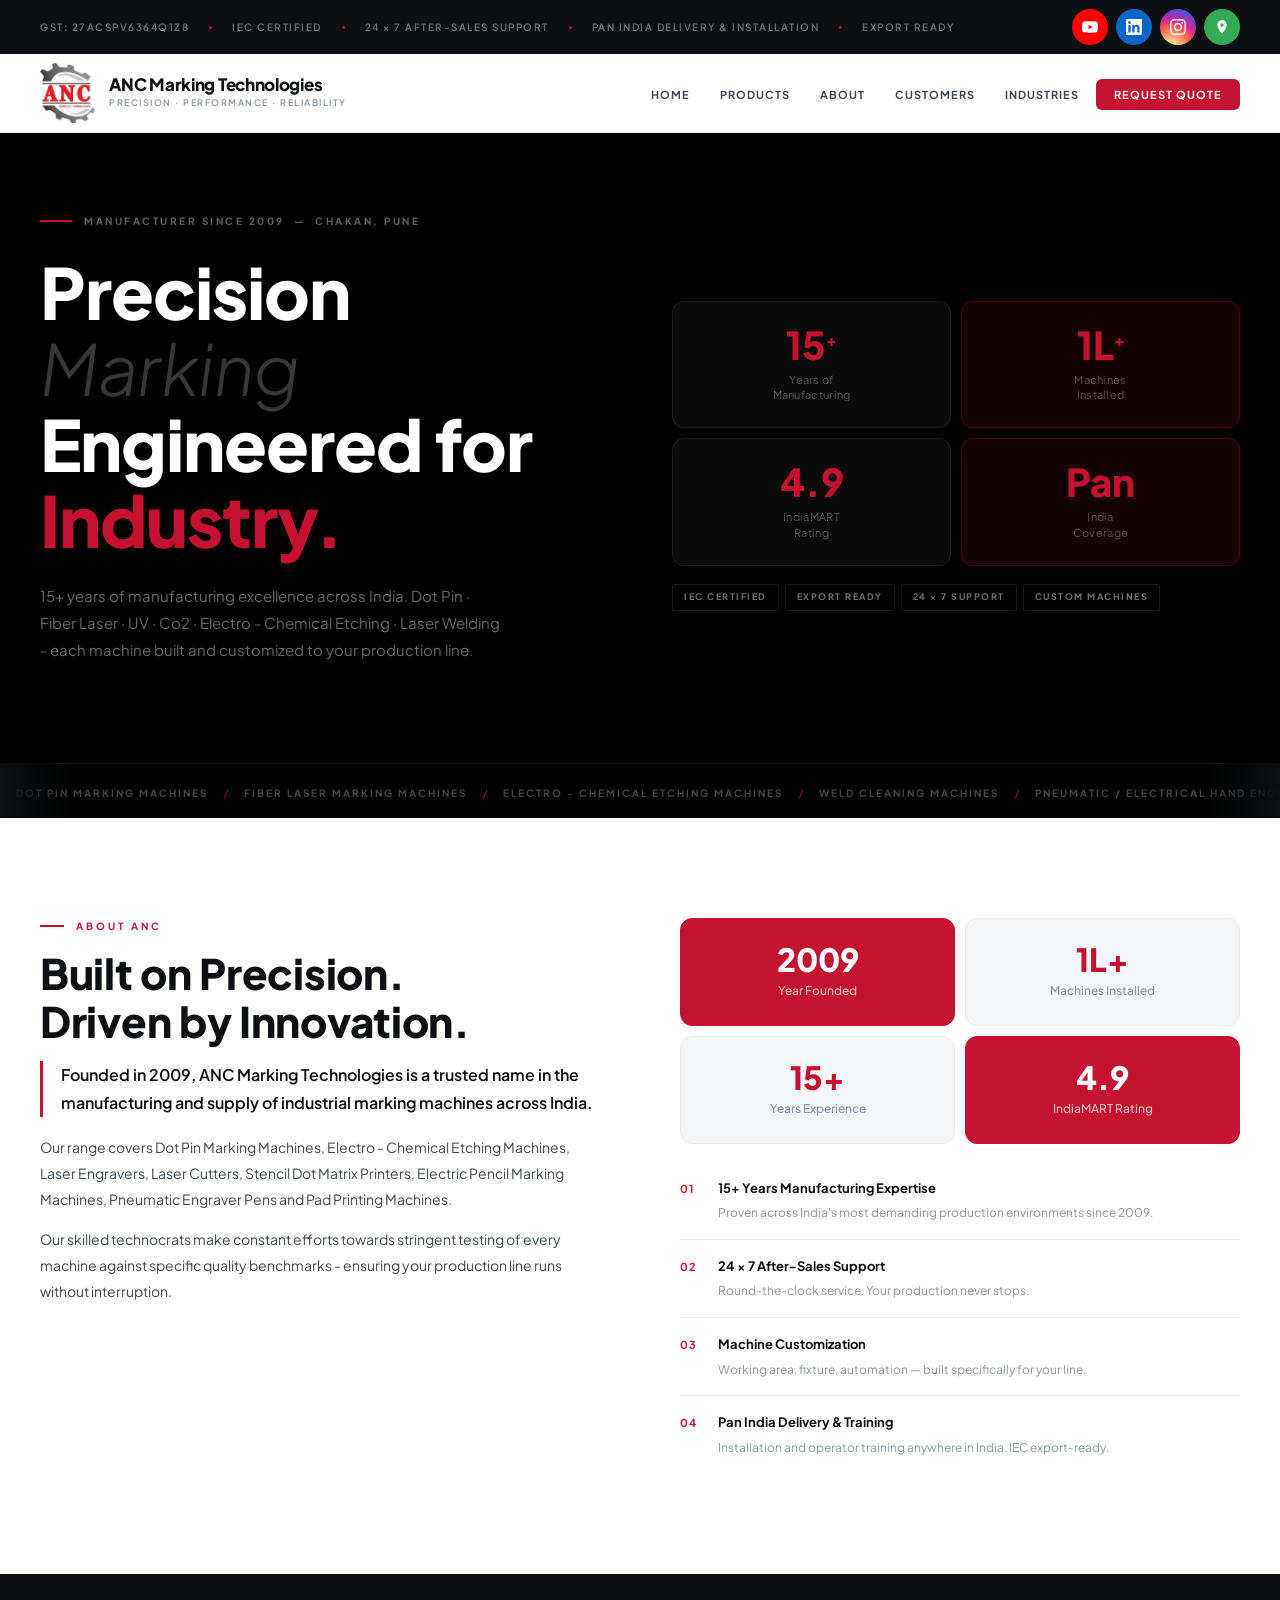
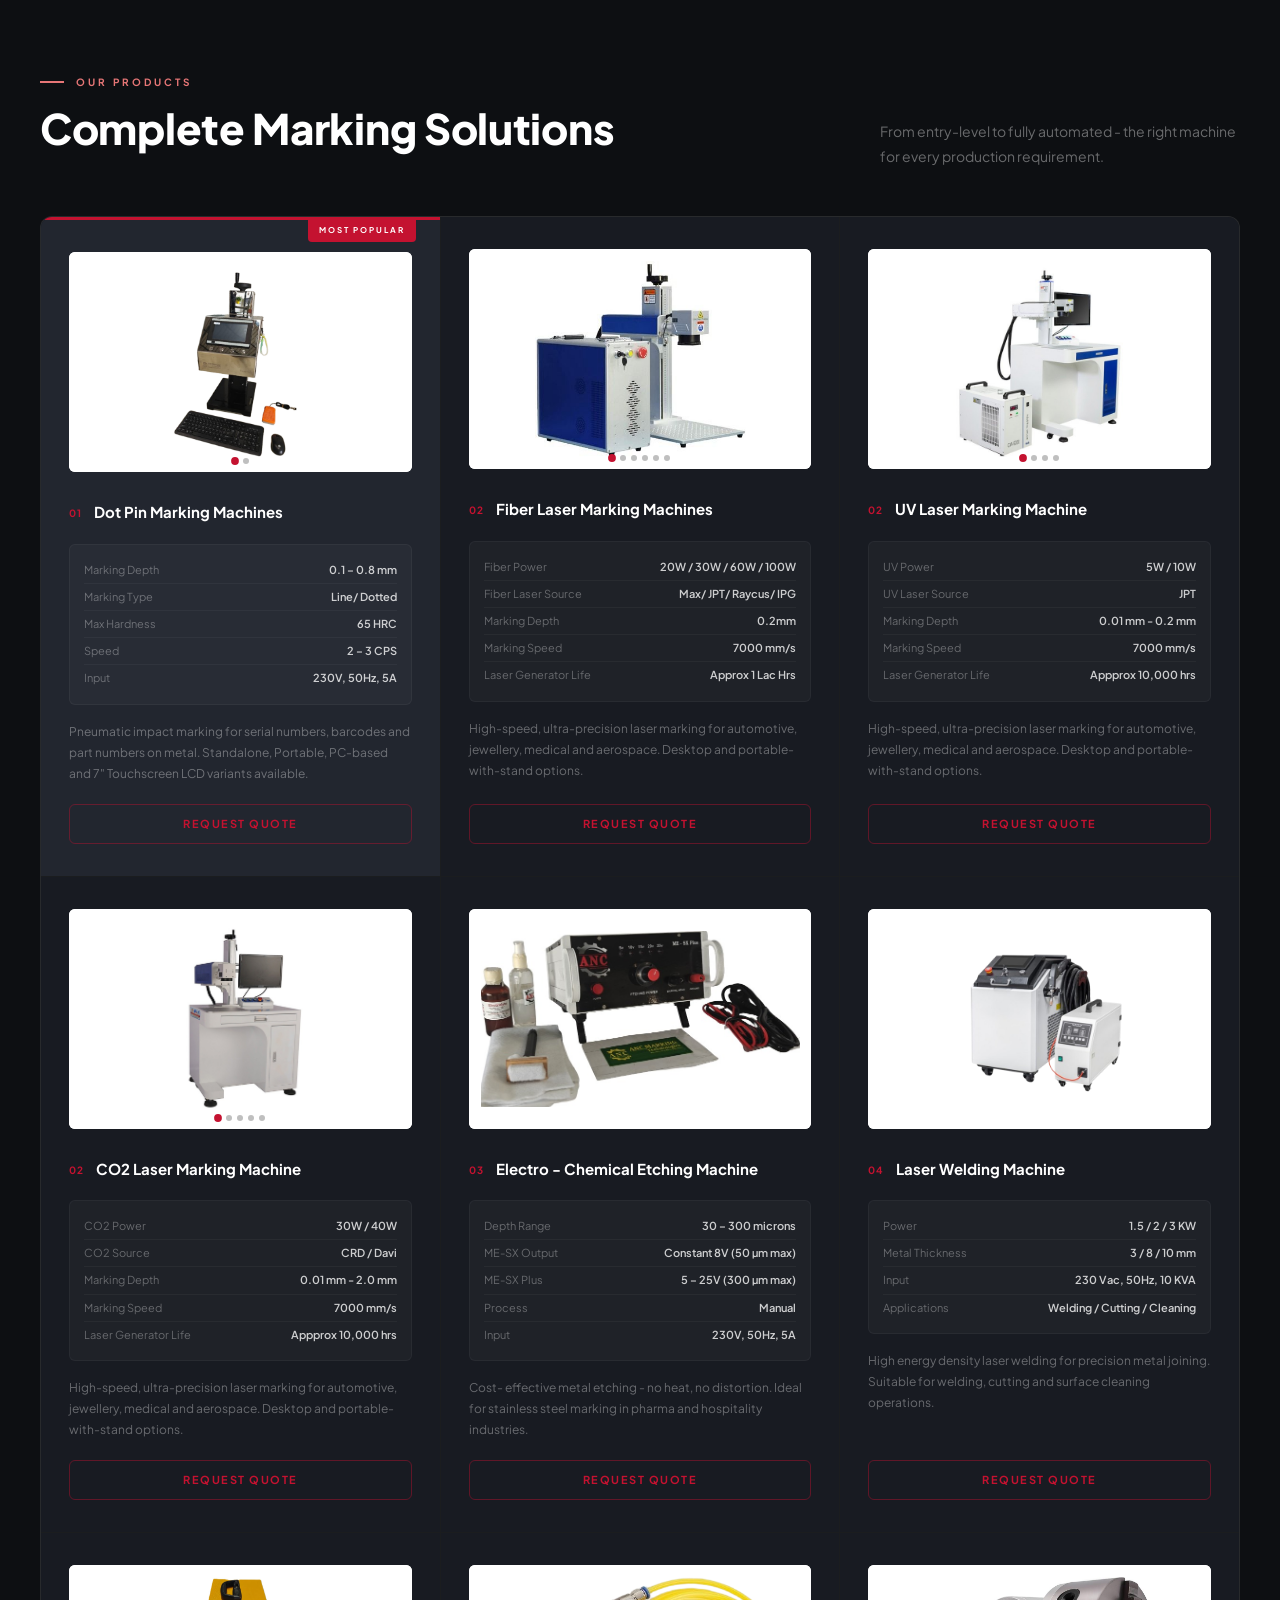
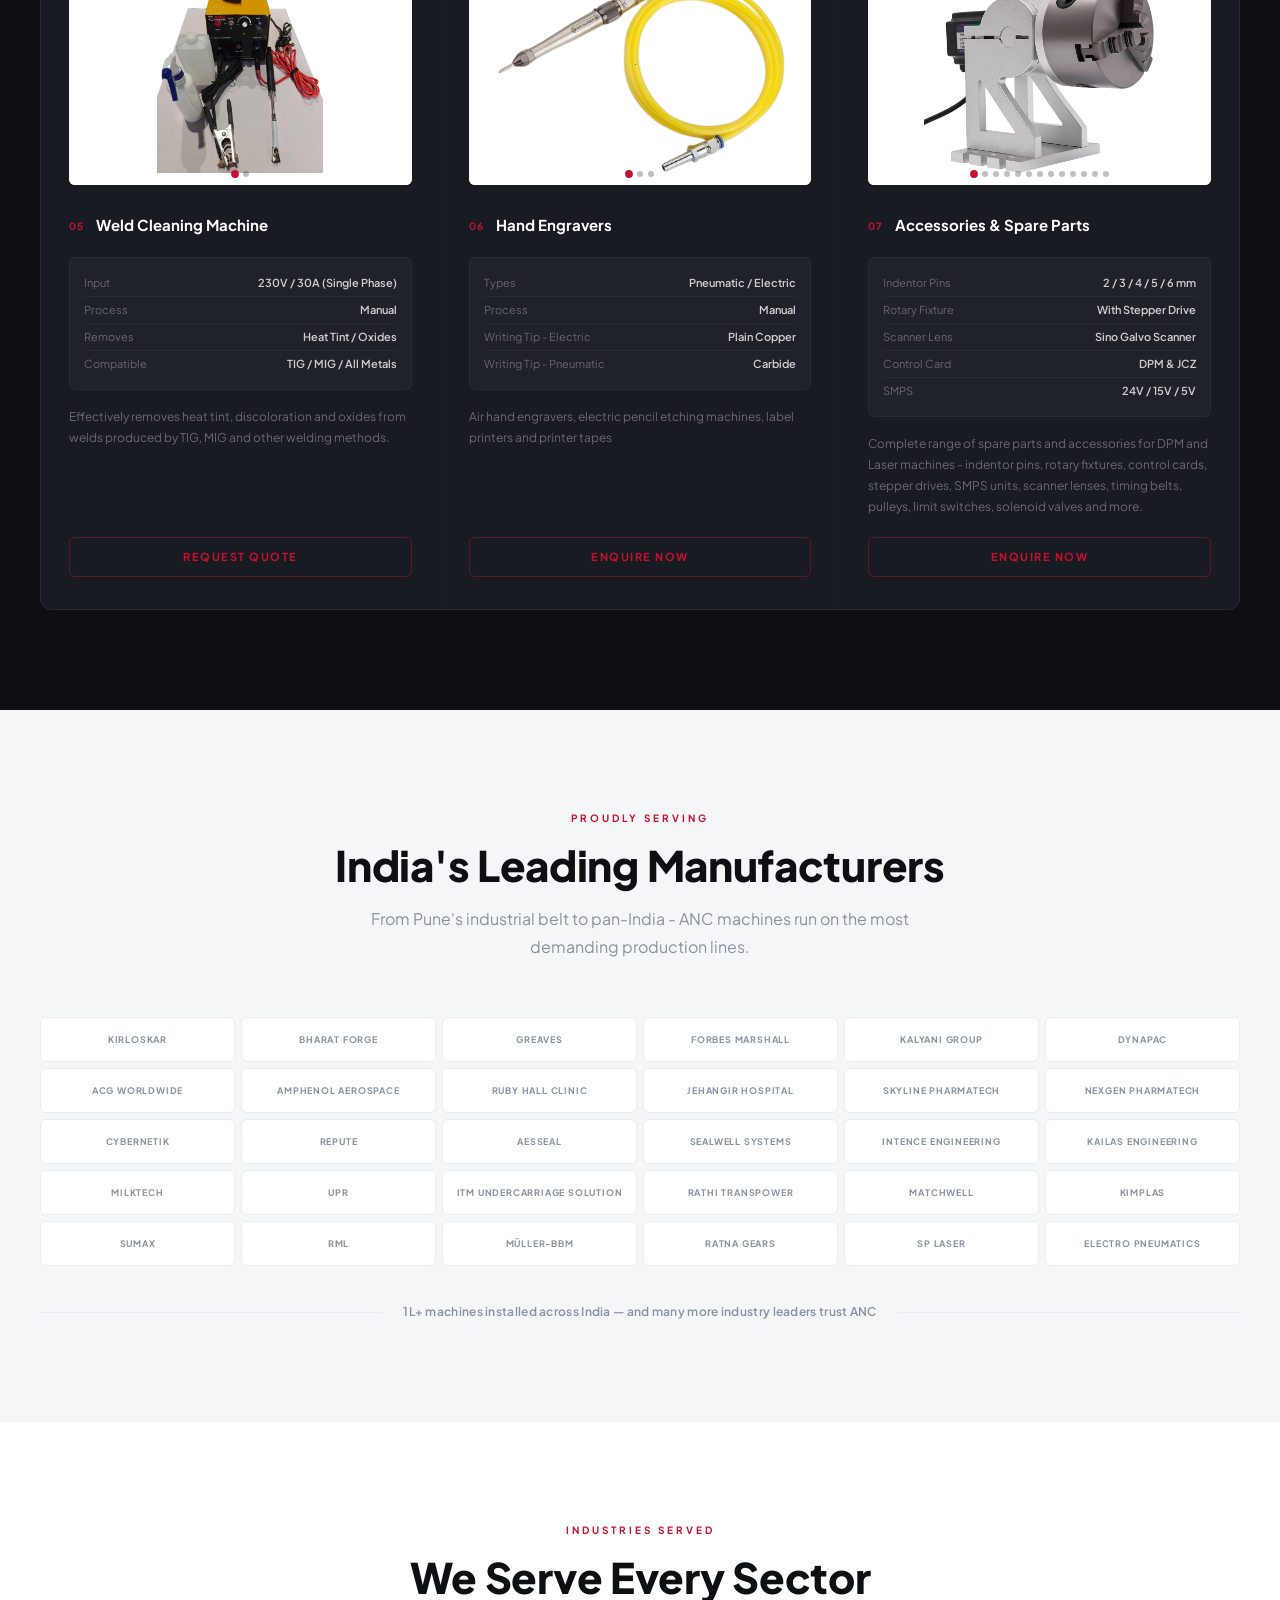
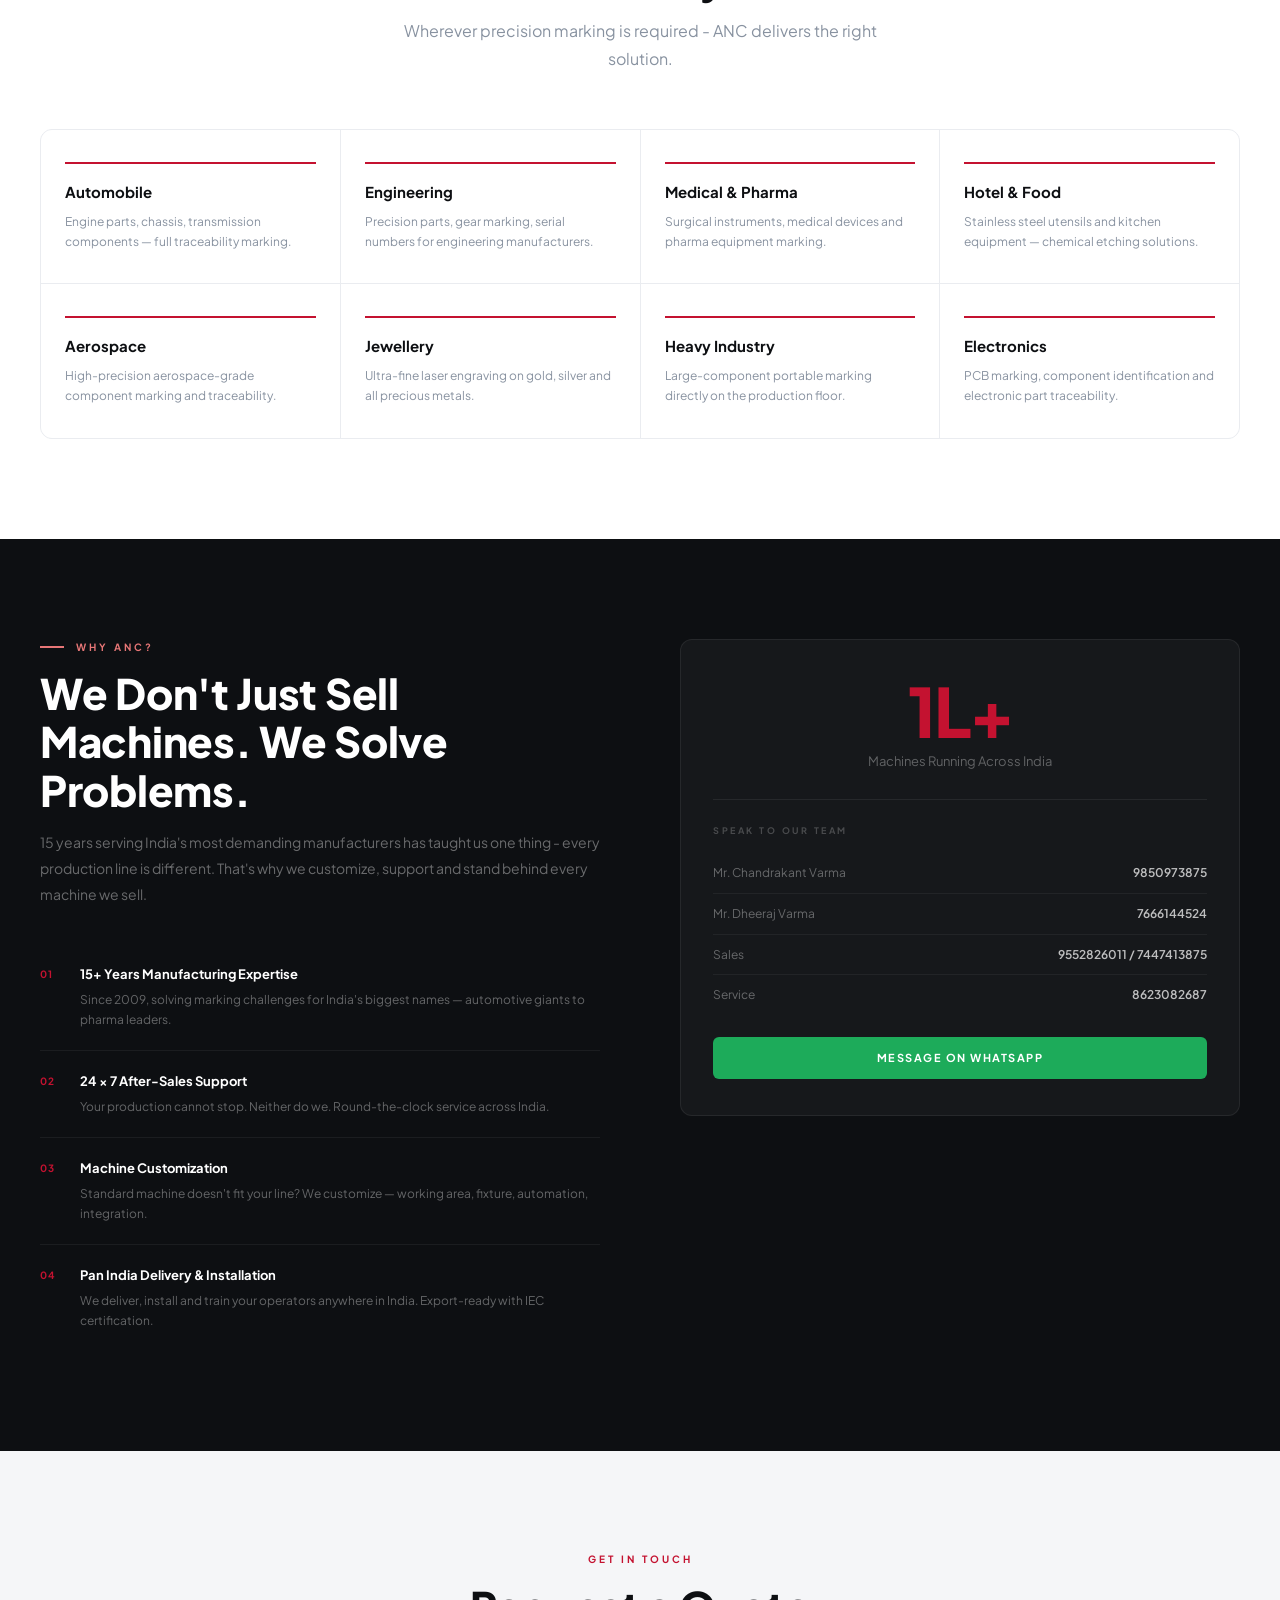
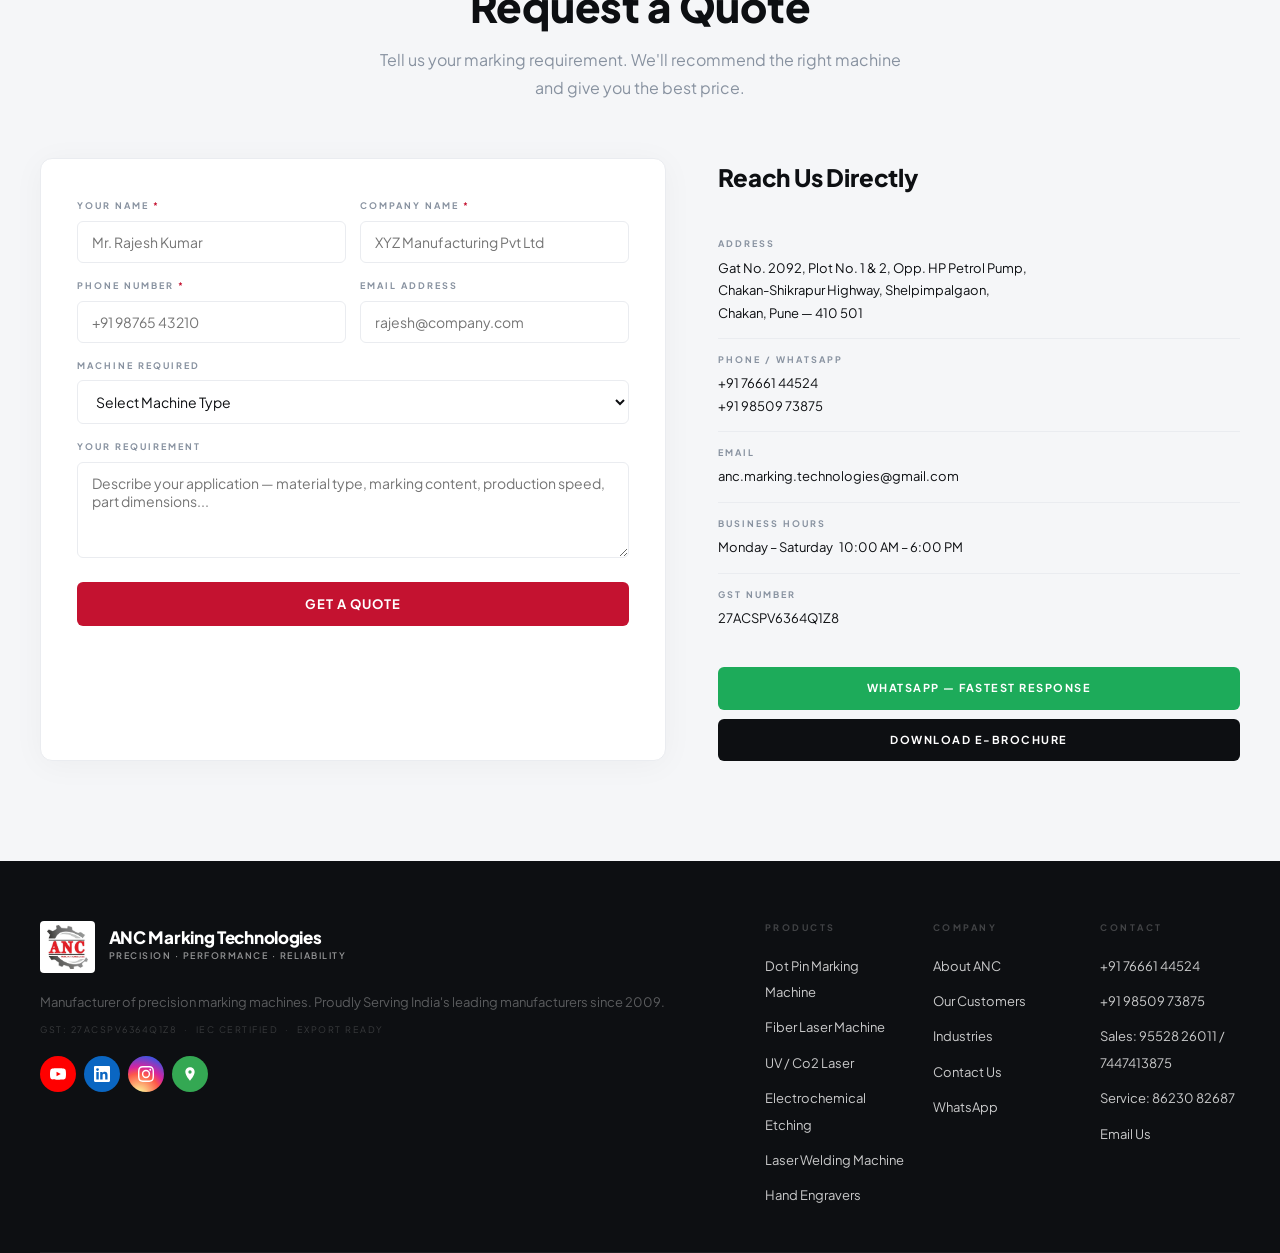
==== index.html @ a02d789d "Updated popup UI + fixed brochure download + JS bug fixes" ====
<!DOCTYPE html>
<html lang="en">

<head>
    <!-- Basic Meta -->
    <meta charset="UTF-8">
    <meta name="viewport" content="width=device-width, initial-scale=1.0">
    <meta name="description"
        content="ANC Marking Technologies — Manufacturer of Dot Pin, Fiber Laser, UV, Co2 Laser and Electro - Chemical Marking Machines. Chakan, Pune. 15+ years. 1L+ machines installed.">
    <meta name="keywords"
        content="dot pin marking machine pune, fiber laser marking machine, marking machine manufacturer india, Electro - Chemical etching machine, laser marking chakan">
    <title>ANC Marking Technologies | Precision Marking Machine Manufacturer — Pune</title>

    <!-- Canonical (NEW — Step 2) -->
    <link rel="canonical" href="https://ancmarkingtechnologies.in/">

    <!-- Favicon (restored) -->
    <link rel="icon" type="image/x-icon" href="/favicon.ico">
    <link rel="icon" type="image/png" sizes="16x16" href="/favicon-16x16.png">
    <link rel="icon" type="image/png" sizes="32x32" href="/favicon-32x32.png">
    <link rel="apple-touch-icon" sizes="180x180" href="/apple-touch-icon.png">

    <!-- Open Graph — link previews on WhatsApp/LinkedIn/FB (restored) -->
    <meta property="og:type" content="website">
    <meta property="og:url" content="https://ancmarkingtechnologies.in">
    <meta property="og:title" content="ANC Marking Technologies | Precision Marking Machine Manufacturer — Pune">
    <meta property="og:description"
        content="Manufacturer of Dot Pin, Fiber Laser, UV, CO2, Electro-Chemical Etching & Laser Welding machines. Chakan, Pune since 2009. Pan-India delivery & installation.">
    <meta property="og:image" content="https://ancmarkingtechnologies.in/images/Logo.jpeg">
    <meta property="og:site_name" content="ANC Marking Technologies">

    <!-- Twitter Card (NEW — Step 2) -->
    <meta name="twitter:card" content="summary_large_image">
    <meta name="twitter:title" content="ANC Marking Technologies | Precision Marking Machine Manufacturer — Pune">
    <meta name="twitter:description"
        content="Manufacturer of Dot Pin, Fiber Laser, UV, CO2, Electro-Chemical Etching & Laser Welding machines. Chakan, Pune since 2009. Pan-India delivery.">
    <meta name="twitter:image" content="https://ancmarkingtechnologies.in/images/Logo.jpeg">

    <!-- Stylesheet + Fonts -->
    <link rel="stylesheet" href="style.css">
    <link
        href="https://fonts.googleapis.com/css2?family=Plus+Jakarta+Sans:ital,wght@0,300;0,400;0,500;0,600;0,700;0,800;1,300;1,400&display=swap"
        rel="stylesheet">

    <!-- Structured Data: Organization (NEW — Step 1) -->
    <script type="application/ld+json">
    {
      "@context": "https://schema.org",
      "@type": "Organization",
      "name": "ANC Marking Technologies",
      "url": "https://ancmarkingtechnologies.in",
      "logo": "https://ancmarkingtechnologies.in/images/Logo.jpeg",
      "image": "https://ancmarkingtechnologies.in/images/Logo.jpeg",
      "description": "Manufacturer of industrial marking machines — Dot Pin, Fiber Laser, UV, CO2, Electro-Chemical Etching and Laser Welding — in Chakan, Pune since 2009. Pan-India delivery, installation and 24x7 support.",
      "foundingDate": "2009",
      "founder": { "@type": "Person", "name": "Chandrakant Varma" },
      "taxID": "27ACSPV6364Q1Z8",
      "email": "anc.marking.technologies@gmail.com",
      "telephone": "+91-7666144524",
      "address": {
        "@type": "PostalAddress",
        "streetAddress": "Gat No. 2092, Plot No. 1 & 2, Opp. HP Petrol Pump, Chakan-Shikrapur Highway, Shelpimpalgaon",
        "addressLocality": "Chakan",
        "addressRegion": "Maharashtra",
        "postalCode": "410501",
        "addressCountry": "IN"
      },
      "geo": { "@type": "GeoCoordinates", "latitude": "18.5492845", "longitude": "73.947738" },
      "contactPoint": [
        { "@type": "ContactPoint", "telephone": "+91-7666144524", "contactType": "sales", "areaServed": "IN", "availableLanguage": ["en","hi","mr"] },
        { "@type": "ContactPoint", "telephone": "+91-8623082687", "contactType": "technical support", "areaServed": "IN" }
      ],
      "areaServed": { "@type": "Country", "name": "India" },
      "sameAs": [
        "https://www.linkedin.com/company/anc-marking-technologies/",
        "https://www.instagram.com/anc.marking.technologies/",
        "https://www.youtube.com/@ancmarkingtechnologieschan2344"
      ]
    }
    </script>
</head>

<body>

    <!-- TOP STRIP -->
    <div class="top-strip">
        <div class="ts-inner">
            <span>GST: 27ACSPV6364Q1Z8</span>
            <span class="ts-dot"></span>
            <span>IEC Certified</span>
            <span class="ts-dot"></span>
            <span>24 &times; 7 After-Sales Support</span>
            <span class="ts-dot"></span>
            <span>Pan India Delivery &amp; Installation</span>
            <span class="ts-dot"></span>
            <span>Export Ready</span>
            <div class="ts-socials">
                <a href="https://www.youtube.com/@ancmarkingtechnologieschan2344" target="_blank"
                    class="soc-icon soc-yt" title="YouTube">
                    <svg viewBox="0 0 24 24" fill="currentColor">
                        <path
                            d="M23.5 6.2a3 3 0 0 0-2.1-2.1C19.5 3.5 12 3.5 12 3.5s-7.5 0-9.4.6A3 3 0 0 0 .5 6.2C0 8.1 0 12 0 12s0 3.9.5 5.8a3 3 0 0 0 2.1 2.1c1.9.6 9.4.6 9.4.6s7.5 0 9.4-.6a3 3 0 0 0 2.1-2.1C24 15.9 24 12 24 12s0-3.9-.5-5.8zM9.8 15.5V8.5l6.3 3.5-6.3 3.5z" />
                    </svg>
                </a>
                <a href="https://www.linkedin.com/company/anc-marking-technologies/" target="_blank"
                    class="soc-icon soc-li" title="LinkedIn">
                    <svg viewBox="0 0 24 24" fill="currentColor">
                        <path
                            d="M20.4 20.4h-3.6v-5.6c0-1.3 0-3-1.8-3s-2.1 1.4-2.1 2.9v5.7H9.3V9h3.4v1.6h.1c.5-.9 1.6-1.9 3.3-1.9 3.5 0 4.2 2.3 4.2 5.3v6.4zM5.3 7.4a2.1 2.1 0 1 1 0-4.2 2.1 2.1 0 0 1 0 4.2zM7.1 20.4H3.5V9h3.6v11.4zM22.2 0H1.8C.8 0 0 .8 0 1.7v20.5C0 23.2.8 24 1.8 24h20.4c1 0 1.8-.8 1.8-1.8V1.7C24 .8 23.2 0 22.2 0z" />
                    </svg>
                </a>
                <a href="https://www.instagram.com/anc.marking.technologies/" target="_blank" class="soc-icon soc-ig"
                    title="Instagram">
                    <svg viewBox="0 0 24 24" fill="currentColor">
                        <path
                            d="M12 2.2c3.2 0 3.6 0 4.9.1 3.3.1 4.8 1.7 4.9 4.9.1 1.3.1 1.6.1 4.8 0 3.2 0 3.6-.1 4.8-.1 3.2-1.7 4.8-4.9 4.9-1.3.1-1.6.1-4.9.1-3.2 0-3.6 0-4.8-.1-3.3-.1-4.8-1.7-4.9-4.9C2.2 15.6 2.2 15.2 2.2 12c0-3.2 0-3.6.1-4.8C2.4 3.9 4 2.3 7.2 2.3c1.2-.1 1.6-.1 4.8-.1zm0-2.2C8.7 0 8.3 0 7.1.1 2.7.3.3 2.7.1 7.1 0 8.3 0 8.7 0 12c0 3.3 0 3.7.1 4.9.2 4.4 2.6 6.8 7 7C8.3 24 8.7 24 12 24c3.3 0 3.7 0 4.9-.1 4.4-.2 6.8-2.6 7-7 .1-1.2.1-1.6.1-4.9 0-3.3 0-3.7-.1-4.9C23.7 2.7 21.3.3 16.9.1 15.7 0 15.3 0 12 0zm0 5.8a6.2 6.2 0 1 0 0 12.4 6.2 6.2 0 0 0 0-12.4zm0 10.2a4 4 0 1 1 0-8 4 4 0 0 1 0 8zm6.4-11.8a1.4 1.4 0 1 0 0 2.8 1.4 1.4 0 0 0 0-2.8z" />
                    </svg>
                </a>
                <a href="https://www.google.com/maps/dir//ANC+Marking+Technologies,+Gat+No.+2092,+Plot+No.+1+%26+2,+Chakan+Shikrapur+Rd,+opposite+HP+Petrol+Pump,+Chakan,+Pimpalgaon+Tarf+Khed,+Maharashtra+410501/@18.5492845,73.947738,15z"
                    target="_blank" class="soc-icon soc-gm" title="Google Maps">
                    <svg viewBox="0 0 24 24" fill="currentColor">
                        <path
                            d="M12 2C8.1 2 5 5.1 5 9c0 5.2 7 13 7 13s7-7.8 7-13c0-3.9-3.1-7-7-7zm0 9.5a2.5 2.5 0 1 1 0-5 2.5 2.5 0 0 1 0 5z" />
                    </svg>
                </a>
            </div>
        </div>
    </div>

    <!-- NAVBAR -->
    <nav class="navbar" id="navbar">
        <div class="nav-inner">
            <a href="#home" class="logo">
                <img src="images/Logo.jpeg" alt="ANC Marking Technologies" class="logo-img">
                <div class="logo-text">
                    <span class="logo-name">ANC Marking Technologies</span>
                    <span class="logo-tag">Precision &middot; Performance &middot; Reliability</span>
                </div>
            </a>
            <ul class="nav-links" id="navLinks">
                <li><a href="#home">Home</a></li>
                <li><a href="#products">Products</a></li>
                <li><a href="#about">About</a></li>
                <li><a href="#customers">Customers</a></li>
                <li><a href="#industries">Industries</a></li>
                <li><a href="#contact" class="nav-cta">Request Quote</a></li>
            </ul>
            <button class="hamburger" id="hamburger" aria-label="Open menu">
                <span></span><span></span><span></span>
            </button>
        </div>
    </nav>

    <!-- HERO -->
    <section class="hero" id="home">
        <div class="hero-grid-overlay"></div>
        <div class="hero-inner">
            <div class="hero-content">
                <div class="hero-eyebrow">
                    <div class="eyebrow-bar"></div>
                    <span>Manufacturer Since 2009 &nbsp;&mdash;&nbsp; Chakan, Pune</span>
                </div>
                <h1 class="hero-h1">
                    Precision<br>
                    <span class="h1-italic">Marking</span><br>
                    Engineered for<br>
                    <span class="h1-red">Industry.</span>
                </h1>
                <p class="hero-desc">15+ years of manufacturing excellence across India. Dot Pin &middot; Fiber Laser
                    &middot; UV &middot; Co2 &middot; Electro - Chemical Etching &middot; Laser Welding - each machine
                    built and customized to your production line.</p>
            </div>
            <div class="hero-side">
                <div class="hero-stats">
                    <div class="hs-card">
                        <span class="hs-n">15<sup>+</sup></span>
                        <span class="hs-l">Years of<br>Manufacturing</span>
                    </div>
                    <div class="hs-card accent">
                        <span class="hs-n">1L<sup>+</sup></span>
                        <span class="hs-l">Machines<br>Installed</span>
                    </div>
                    <div class="hs-card">
                        <span class="hs-n">4.9</span>
                        <span class="hs-l">IndiaMART<br>Rating</span>
                    </div>
                    <div class="hs-card accent">
                        <span class="hs-n">Pan</span>
                        <span class="hs-l">India<br>Coverage</span>
                    </div>
                </div>
                <div class="hero-certs">
                    <div class="cert-tag">IEC Certified</div>
                    <div class="cert-tag">Export Ready</div>
                    <div class="cert-tag">24 &times; 7 Support</div>
                    <div class="cert-tag">Custom Machines</div>
                </div>
            </div>
        </div>
        <div class="hero-ticker">
            <div class="ticker-inner">
                <div class="ticker-track">
                    <span>Dot Pin Marking Machines</span><i>/</i>
                    <span>Fiber Laser Marking Machines</span><i>/</i>
                    <span>Electro - Chemical Etching Machines</span><i>/</i>
                    <span>Weld Cleaning Machines</span><i>/</i>
                    <span>Pneumatic / Electrical Hand Engravers</span><i>/</i>
                    <span>Laser Welding Machines</span><i>/</i>
                    <span>Dot Pin Marking Machines</span><i>/</i>
                    <span>Fiber Laser Marking Machines</span><i>/</i>
                    <span>Electro - Chemical Etching Machines</span><i>/</i>
                    <span>Weld Cleaning Machines</span><i>/</i>
                    <span>Pneumatic / Electrical Hand Engravers</span><i>/</i>
                    <span>Laser Welding Machines</span><i>/</i>
                    <span>Dot Pin Marking Machines</span><i>/</i>
                    <span>Fiber Laser Marking Machines</span><i>/</i>
                    <span>Electro - Chemical Etching Machines</span><i>/</i>
                    <span>Weld Cleaning Machines</span><i>/</i>
                    <span>Pneumatic / Electrical Hand Engravers</span><i>/</i>
                    <span>Laser Welding Machines</span><i>/</i>
                    <span>Dot Pin Marking Machines</span><i>/</i>
                    <span>Fiber Laser Marking Machines</span><i>/</i>
                    <span>Electro - Chemical Etching Machines</span><i>/</i>
                    <span>Weld Cleaning Machines</span><i>/</i>
                    <span>Pneumatic / Electrical Hand Engravers</span><i>/</i>
                    <span>Laser Welding Machines</span><i>/</i>
                    <span>Dot Pin Marking Machines</span><i>/</i>
                    <span>Fiber Laser Marking Machines</span><i>/</i>
                    <span>Electro - Chemical Etching Machines</span><i>/</i>
                    <span>Weld Cleaning Machines</span><i>/</i>
                    <span>Pneumatic / Electrical Hand Engravers</span><i>/</i>
                    <span>Laser Welding Machines</span><i>/</i>
                </div>
            </div>
        </div>
    </section>

    <!-- ABOUT -->
    <section class="about-section" id="about">
        <div class="container">
            <div class="about-layout">
                <div class="about-left">
                    <div class="section-eyebrow">About ANC</div>
                    <h2 class="section-h2">Built on Precision.<br>Driven by Innovation.</h2>
                    <p class="about-lead">Founded in 2009, ANC Marking Technologies is a trusted name in the
                        manufacturing and supply of industrial marking machines across India.</p>
                    <p class="about-body">Our range covers Dot Pin Marking Machines, Electro - Chemical Etching
                        Machines, Laser Engravers, Laser Cutters, Stencil Dot Matrix Printers, Electric Pencil Marking
                        Machines, Pneumatic Engraver Pens and Pad Printing Machines.</p>
                    <p class="about-body">Our skilled technocrats make constant efforts towards stringent testing of
                        every machine against specific quality benchmarks - ensuring your production line runs without
                        interruption.</p>
                </div>
                <div class="about-right">
                    <div class="about-kpi-grid">
                        <div class="kpi-card red-card">
                            <span class="kpi-n">2009</span>
                            <span class="kpi-l">Year Founded</span>
                        </div>
                        <div class="kpi-card">
                            <span class="kpi-n">1L+</span>
                            <span class="kpi-l">Machines Installed</span>
                        </div>
                        <div class="kpi-card">
                            <span class="kpi-n">15+</span>
                            <span class="kpi-l">Years Experience</span>
                        </div>
                        <div class="kpi-card red-card">
                            <span class="kpi-n">4.9</span>
                            <span class="kpi-l">IndiaMART Rating</span>
                        </div>
                    </div>
                    <div class="about-pillars">
                        <div class="pillar-row">
                            <div class="pillar-num">01</div>
                            <div class="pillar-body">
                                <h4>15+ Years Manufacturing Expertise</h4>
                                <p>Proven across India's most demanding production environments since 2009.</p>
                            </div>
                        </div>
                        <div class="pillar-row">
                            <div class="pillar-num">02</div>
                            <div class="pillar-body">
                                <h4>24 &times; 7 After-Sales Support</h4>
                                <p>Round-the-clock service. Your production never stops.</p>
                            </div>
                        </div>
                        <div class="pillar-row">
                            <div class="pillar-num">03</div>
                            <div class="pillar-body">
                                <h4>Machine Customization</h4>
                                <p>Working area, fixture, automation — built specifically for your line.</p>
                            </div>
                        </div>
                        <div class="pillar-row">
                            <div class="pillar-num">04</div>
                            <div class="pillar-body">
                                <h4>Pan India Delivery &amp; Training</h4>
                                <p>Installation and operator training anywhere in India. IEC export-ready.</p>
                            </div>
                        </div>
                    </div>
                </div>
            </div>
        </div>
    </section>

    <!-- PRODUCTS -->
    <section class="products-section" id="products">
        <div class="container">
            <div class="products-header">
                <div>
                    <div class="section-eyebrow light">Our Products</div>
                    <h2 class="section-h2 light">Complete Marking Solutions</h2>
                </div>
                <p class="products-sub">From entry-level to fully automated - the right machine for every production
                    requirement.</p>
            </div>
            <div class="products-grid">

                <!-- 01 DOT PIN -->
                <div class="product-card p-featured">
                    <div class="p-badge">Most Popular</div>
                    <div class="p-slider" data-slider>
                        <div class="p-slides">
                            <div class="p-slide">
                                <img src="images/DPM.png" alt="Dot Pin Marking Machine" class="p-img"
                                    onerror="this.closest('.p-slide').style.display='none'">
                            </div>
                            <div class="p-slide">
                                <img src="images/DPM2.png" alt="Dot Pin Marking Machine 2" class="p-img"
                                    onerror="this.closest('.p-slide').style.display='none'">
                            </div>
                        </div>
                        <div class="p-dots">
                            <span class="p-dot active"></span>
                            <span class="p-dot"></span>
                        </div>
                    </div>
                    <div class="p-head">
                        <span class="p-num">01</span>
                        <div>
                            <h3>Dot Pin Marking Machines</h3>
                        </div>
                    </div>
                    <div class="p-specs">
                        <div class="spec-row"><span>Marking Depth</span><span>0.1 &ndash; 0.8 mm</span></div>
                        <div class="spec-row"><span>Marking Type</span><span>Line/ Dotted</span></div>
                        <div class="spec-row"><span>Max Hardness</span><span>65 HRC</span></div>
                        <div class="spec-row"><span>Speed</span><span>2 &ndash; 3 CPS</span></div>
                        <div class="spec-row"><span>Input</span><span>230V, 50Hz, 5A</span></div>
                    </div>
                    <p class="p-desc">Pneumatic impact marking for serial numbers, barcodes and part numbers on metal.
                        Standalone, Portable, PC-based and 7&quot; Touchscreen LCD variants available.</p>
                    <a href="https://wa.me/919850973875?text=I need a quote for Dot Pin Marking Machine" target="_blank"
                        class="p-cta">Request Quote</a>
                </div>

                <!-- 02 FIBER / UV / CO2 LASER — 2 images, keep dots -->
                <div class="product-card">
                    <div class="p-slider" data-slider>
                        <div class="p-slides">
                            <div class="p-slide">
                                <img src="images/FLE1.jpeg" alt="Fiber Laser Marking Machine" class="p-img"
                                    onerror="this.closest('.p-slide').style.display='none'">
                            </div>
                            <div class="p-slide">
                                <img src="images/FLE2.jpeg" alt="UV Laser Marking Machine" class="p-img"
                                    onerror="this.closest('.p-slide').style.display='none'">
                            </div>
                            <div class="p-slide">
                                <img src="images/FLE3.jpeg" alt="CO2 Laser - Desktop Model" class="p-img"
                                    onerror="this.closest('.p-slide').style.display='none'">
                            </div>
                            <div class="p-slide">
                                <img src="images/FLE4.jpeg" alt="CO2 Laser - Table top Model" class="p-img"
                                    onerror="this.closest('.p-slide').style.display='none'">
                            </div>
                            <div class="p-slide">
                                <img src="images/FLE5.jpeg" alt="CO2 Laser - Table top Model" class="p-img"
                                    onerror="this.closest('.p-slide').style.display='none'">
                            </div>
                            <div class="p-slide">
                                <img src="images/FLE6.jpeg" alt="CO2 Laser - Table top Model" class="p-img"
                                    onerror="this.closest('.p-slide').style.display='none'">
                            </div>

                        </div>
                        <div class="p-dots">
                            <span class="p-dot active"></span>
                            <span class="p-dot"></span>
                            <span class="p-dot"></span>
                            <span class="p-dot"></span>
                            <span class="p-dot"></span>
                            <span class="p-dot"></span>
                        </div>
                    </div>
                    <div class="p-head">
                        <span class="p-num">02</span>
                        <div>
                            <h3>Fiber Laser Marking Machines</h3>
                        </div>
                    </div>
                    <div class="p-specs">
                        <div class="spec-row"><span>Fiber Power</span><span>20W / 30W / 60W / 100W</span></div>
                        <div class="spec-row"><span>Fiber Laser Source</span><span>Max/ JPT/ Raycus/ IPG</span></div>
                        <div class="spec-row"><span>Marking Depth</span><span>0.2mm</span></div>
                        <div class="spec-row"><span>Marking Speed</span><span>7000 mm/s</span></div>
                        <div class="spec-row"><span>Laser Generator Life</span><span>Approx 1 Lac Hrs</span></div>
                    </div>
                    <p class="p-desc">High-speed, ultra-precision laser marking for automotive, jewellery, medical and
                        aerospace. Desktop and portable-with-stand options.</p>
                    <a href="https://wa.me/919850973875?text=I need a quote for Fiber Laser Marking Machine"
                        target="_blank" class="p-cta">Request Quote</a>
                </div>

                <!-- UV Laser Marking Machine-->
                <div class="product-card">
                    <div class="p-slider" data-slider>
                        <div class="p-slides">
                            <div class="p-slide">
                                <img src="images/UVLaser.jpeg" alt="UV Laser Marking Machine" class="p-img"
                                    onerror="this.closest('.p-slide').style.display='none'">
                            </div>
                            <div class="p-slide">
                                <img src="images/UV1.jpeg" alt="CO2 Laser - Desktop Model" class="p-img"
                                    onerror="this.closest('.p-slide').style.display='none'">
                            </div>
                            <div class="p-slide">
                                <img src="images/UV2.jpeg" alt="CO2 Laser - Table top Model" class="p-img"
                                    onerror="this.closest('.p-slide').style.display='none'">
                            </div>
                            <div class="p-slide">
                                <img src="images/UV3.jpeg" alt="CO2 Laser - Table top Model" class="p-img"
                                    onerror="this.closest('.p-slide').style.display='none'">
                            </div>
                        </div>
                        <div class="p-dots">
                            <span class="p-dot active"></span>
                            <span class="p-dot"></span>
                            <span class="p-dot"></span>
                            <span class="p-dot"></span>
                        </div>
                    </div>
                    <div class="p-head">
                        <span class="p-num">02</span>
                        <div>
                            <h3>UV Laser Marking Machine</h3>
                        </div>
                    </div>
                    <div class="p-specs">
                        <div class="spec-row"><span>UV Power</span><span>5W / 10W</span></div>
                        <div class="spec-row"><span>UV Laser Source</span><span>JPT</span></div>
                        <div class="spec-row"><span>Marking Depth</span><span>0.01 mm - 0.2 mm</span></div>
                        <div class="spec-row"><span>Marking Speed</span><span>7000 mm/s</span></div>
                        <div class="spec-row"><span>Laser Generator Life</span><span>Appprox 10,000 hrs</span></div>
                    </div>
                    <p class="p-desc">High-speed, ultra-precision laser marking for automotive, jewellery, medical and
                        aerospace.
                        Desktop and portable-with-stand options.</p>
                    <a href="https://wa.me/919850973875?text=I need a quote for Fiber Laser Marking Machine"
                        target="_blank" class="p-cta">Request Quote</a>
                </div>


                <!-- CO2 Laser Marking Machine-->
                <div class="product-card">
                    <div class="p-slider" data-slider>
                        <div class="p-slides">
                            <div class="p-slide">
                                <img src="images/Co21.jpeg" alt="UV Laser Marking Machine" class="p-img"
                                    onerror="this.closest('.p-slide').style.display='none'">
                            </div>
                            <div class="p-slide">
                                <img src="images/Co22.jpeg" alt="CO2 Laser - Desktop Model" class="p-img"
                                    onerror="this.closest('.p-slide').style.display='none'">
                            </div>
                            <div class="p-slide">
                                <img src="images/Co23.jpeg" alt="CO2 Laser - Table top Model" class="p-img"
                                    onerror="this.closest('.p-slide').style.display='none'">
                            </div>
                            <div class="p-slide">
                                <img src="images/CO22.png" alt="CO2 Laser - Table top Model" class="p-img"
                                    onerror="this.closest('.p-slide').style.display='none'">
                            </div>
                            <div class="p-slide">
                                <img src="images/CO23.png" alt="CO2 Laser - Table top Model" class="p-img"
                                    onerror="this.closest('.p-slide').style.display='none'">
                            </div>
                        </div>
                        <div class="p-dots">
                            <span class="p-dot active"></span>
                            <span class="p-dot"></span>
                            <span class="p-dot"></span>
                            <span class="p-dot"></span>
                            <span class="p-dot"></span>
                        </div>
                    </div>
                    <div class="p-head">
                        <span class="p-num">02</span>
                        <div>
                            <h3>CO2 Laser Marking Machine</h3>
                        </div>
                    </div>
                    <div class="p-specs">
                        <div class="spec-row"><span>CO2 Power</span><span>30W / 40W</span></div>
                        <div class="spec-row"><span>CO2 Source</span><span>CRD / Davi</span></div>
                        <div class="spec-row"><span>Marking Depth</span><span>0.01 mm - 2.0 mm</span></div>
                        <div class="spec-row"><span>Marking Speed</span><span>7000 mm/s</span></div>
                        <div class="spec-row"><span>Laser Generator Life</span><span>Appprox 10,000 hrs</span></div>
                    </div>
                    <p class="p-desc">High-speed, ultra-precision laser marking for automotive, jewellery, medical and
                        aerospace.
                        Desktop and portable-with-stand options.</p>
                    <a href="https://wa.me/919850973875?text=I need a quote for Fiber Laser Marking Machine"
                        target="_blank" class="p-cta">Request Quote</a>
                </div>

                <!-- 03 ELECTROCHEMICAL ETCHING -->
                <div class="product-card">
                    <div class="p-slider" data-slider>
                        <div class="p-slides">
                            <div class="p-slide">
                                <img src="images/Electrochemical.jpeg" alt="Electro - Chemical Etching Machine"
                                    class="p-img" onerror="this.closest('.p-slide').style.display='none'">
                            </div>
                        </div>
                    </div>
                    <div class="p-head">
                        <span class="p-num">03</span>
                        <div>
                            <h3>Electro - Chemical Etching Machine</h3>
                        </div>
                    </div>
                    <div class="p-specs">
                        <div class="spec-row"><span>Depth Range</span><span>30 &ndash; 300 microns</span></div>
                        <div class="spec-row"><span>ME-SX Output</span><span>Constant 8V (50 &micro;m max)</span></div>
                        <div class="spec-row"><span>ME-SX Plus</span><span>5 &ndash; 25V (300 &micro;m max)</span></div>
                        <div class="spec-row"><span>Process</span><span>Manual</span></div>
                        <div class="spec-row"><span>Input</span><span>230V, 50Hz, 5A</span></div>
                    </div>
                    <p class="p-desc">Cost- effective metal etching - no heat, no distortion. Ideal for stainless steel
                        marking in pharma and hospitality industries.</p>
                    <a href="https://wa.me/919850973875?text=I need a quote for Electrochemical Etching Machine"
                        target="_blank" class="p-cta">Request Quote</a>
                </div>

                <!-- 04 LASER WELDING -->
                <div class="product-card">
                    <div class="p-slider" data-slider>
                        <div class="p-slides">
                            <div class="p-slide">
                                <img src="images/LaserWelding.png" alt="Laser Welding Machine" class="p-img"
                                    onerror="this.closest('.p-slide').style.display='none'">
                            </div>
                        </div>
                    </div>
                    <div class="p-head">
                        <span class="p-num">04</span>
                        <div>
                            <h3>Laser Welding Machine</h3>
                        </div>
                    </div>
                    <div class="p-specs">
                        <div class="spec-row"><span>Power</span><span>1.5 / 2 / 3 KW</span></div>
                        <div class="spec-row"><span>Metal Thickness</span><span>3 / 8 / 10 mm</span></div>
                        <div class="spec-row"><span>Input</span><span>230 Vac, 50Hz, 10 KVA</span></div>
                        <div class="spec-row"><span>Applications</span><span>Welding / Cutting / Cleaning</span></div>
                    </div>
                    <p class="p-desc">High energy density laser welding for precision metal joining. Suitable for
                        welding, cutting and surface cleaning operations.</p>
                    <a href="https://wa.me/919850973875?text=I need a quote for Laser Welding Machine" target="_blank"
                        class="p-cta">Request Quote</a>
                </div>

                <!-- 05 WELD CLEANING -->
                <div class="product-card">
                    <div class="p-slider" data-slider>
                        <div class="p-slides">
                            <div class="p-slide">
                                <img src="images/LaserWelding2.jpeg" alt="Weld Cleaning Machine" class="p-img"
                                    onerror="this.closest('.p-slide').style.display='none'">
                            </div>
                            <div class="p-slide">
                                <img src="images/weldcleaning.jpeg" alt="Laser Welding Accessories" class="p-img"
                                    onerror="this.closest('.p-slide').style.display='none'">
                            </div>
                        </div>
                        <div class="p-dots">
                            <span class="p-dot active"></span>
                            <span class="p-dot"></span>
                        </div>
                    </div>
                    <div class="p-head">
                        <span class="p-num">05</span>
                        <div>
                            <h3>Weld Cleaning Machine</h3>
                        </div>
                    </div>
                    <div class="p-specs">
                        <div class="spec-row"><span>Input</span><span>230V / 30A (Single Phase)</span></div>
                        <div class="spec-row"><span>Process</span><span>Manual</span></div>
                        <div class="spec-row"><span>Removes</span><span>Heat Tint / Oxides</span></div>
                        <div class="spec-row"><span>Compatible</span><span>TIG / MIG / All Metals</span></div>
                    </div>
                    <p class="p-desc">Effectively removes heat tint, discoloration and oxides from welds produced by
                        TIG, MIG and other welding methods.</p>
                    <a href="https://wa.me/919850973875?text=I need a quote for Weld Cleaning Machine" target="_blank"
                        class="p-cta">Request Quote</a>
                </div>

                <!-- 06 HAND ENGRAVERS -->
                <div class="product-card">
                    <div class="p-slider" data-slider>
                        <div class="p-slides">
                            <div class="p-slide">
                                <img src="images/Handengraver1.png" alt="Hand Engravers" class="p-img"
                                    onerror="this.closest('.p-slide').style.display='none'">
                            </div>
                            <div class="p-slide">
                                <img src="images/Engraver3.png" alt="Hand Engravers" class="p-img"
                                    onerror="this.closest('.p-slide').style.display='none'">
                            </div>
                            <div class="p-slide">
                                <img src="images/Engraver4.png" alt="Hand Engravers" class="p-img"
                                    onerror="this.closest('.p-slide').style.display='none'">
                            </div>
                        </div>
                        <div class="p-dots">
                            <span class="p-dot active"></span>
                            <span class="p-dot"></span>
                            <span class="p-dot"></span>
                        </div>
                    </div>
                    <div class="p-head">
                        <span class="p-num">06</span>
                        <div>
                            <h3>Hand Engravers</h3>
                        </div>
                    </div>
                    <div class="p-specs">
                        <div class="spec-row"><span>Types</span><span>Pneumatic / Electric</span></div>
                        <div class="spec-row"><span>Process</span><span>Manual</span></div>
                        <div class="spec-row"><span>Writing Tip - Electric</span><span>Plain Copper</span></div>
                        <div class="spec-row"><span>Writing Tip - Pneumatic</span><span>Carbide</span></div>

                    </div>
                    <p class="p-desc">Air hand engravers, electric pencil etching machines, label printers and printer
                        tapes</p>
                    <a href="https://wa.me/919850973875?text=I need information about hand engravers and accessories"
                        target="_blank" class="p-cta">Enquire Now</a>
                </div>

                <!-- 07 ACCESSORIES -->
                <div class="product-card">
                    <div class="p-slider" data-slider>
                        <div class="p-slides">
                            <div class="p-slide">
                                <img src="images/Rotary Fixture - 1.jpg.jpeg" alt="DPM Accessories" class="p-img"
                                    onerror="this.closest('.p-slide').style.display='none'">
                            </div>
                            <div class="p-slide">
                                <img src="images/aluminium-indentor-pin-removebg-preview - Copy.png"
                                    alt="DPM Accessories 3" class="p-img"
                                    onerror="this.closest('.p-slide').style.display='none'">
                            </div>
                            <div class="p-slide">
                                <img src="images/column rotating.jpg.jpeg" alt="DPM Accessories 2" class="p-img"
                                    onerror="this.closest('.p-slide').style.display='none'">
                            </div>
                            <div class="p-slide">
                                <img src="images/DPM control card - Copy.jpg.jpeg" alt="DPM Accessories 3" class="p-img"
                                    onerror="this.closest('.p-slide').style.display='none'">
                            </div>
                            <div class="p-slide">
                                <img src="images/Indentor Pins - Copy.png" alt="DPM Accessories 3" class="p-img"
                                    onerror="this.closest('.p-slide').style.display='none'">
                            </div>
                            <div class="p-slide">
                                <img src="images/LCD Screen.jpg.jpeg" alt="DPM Accessories 3" class="p-img"
                                    onerror="this.closest('.p-slide').style.display='none'">
                            </div>
                            <div class="p-slide">
                                <img src="images/Spare Part Item Lists.png" alt="DPM Accessories 3" class="p-img"
                                    onerror="this.closest('.p-slide').style.display='none'">
                            </div>
                            <div class="p-slide">
                                <img src="images/Control Card.jpg.jpeg" alt="DPM Accessories 3" class="p-img"
                                    onerror="this.closest('.p-slide').style.display='none'">
                            </div>
                            <div class="p-slide">
                                <img src="images/Rotary fixture with stepper drive.jpg.jpeg" alt="DPM Accessories 3"
                                    class="p-img" onerror="this.closest('.p-slide').style.display='none'">
                            </div>
                            <div class="p-slide">
                                <img src="images/Scanner Lens.jpg" alt="DPM Accessories 3" class="p-img"
                                    onerror="this.closest('.p-slide').style.display='none'">
                            </div>
                            <div class="p-slide">
                                <img src="images/SinoGalverScanner.png" alt="DPM Accessories 3" class="p-img"
                                    onerror="this.closest('.p-slide').style.display='none'">
                            </div>
                            <div class="p-slide">
                                <img src="images/SMPS (24V 14.6 Amp).jpg.jpeg" alt="DPM Accessories 3" class="p-img"
                                    onerror="this.closest('.p-slide').style.display='none'">
                            </div>
                            <div class="p-slide">
                                <img src="images/SMPS (5V  7 Amp).jpg" alt="DPM Accessories 3" class="p-img"
                                    onerror="this.closest('.p-slide').style.display='none'">
                            </div>
                        </div>
                        <div class="p-dots">
                            <span class="p-dot active"></span>
                            <span class="p-dot"></span>
                            <span class="p-dot"></span>
                            <span class="p-dot"></span>
                            <span class="p-dot"></span>
                            <span class="p-dot"></span>
                            <span class="p-dot"></span>
                            <span class="p-dot"></span>
                            <span class="p-dot"></span>
                            <span class="p-dot"></span>
                            <span class="p-dot"></span>
                            <span class="p-dot"></span>
                            <span class="p-dot"></span>


                        </div>
                    </div>
                    <div class="p-head">
                        <span class="p-num">07</span>
                        <div>
                            <h3>Accessories &amp; Spare Parts</h3>
                        </div>
                    </div>
                    <div class="p-specs">
                        <div class="spec-row"><span>Indentor Pins</span><span>2 / 3 / 4 / 5 / 6 mm</span></div>
                        <div class="spec-row"><span>Rotary Fixture</span><span>With Stepper Drive</span></div>
                        <div class="spec-row"><span>Scanner Lens</span><span>Sino Galvo Scanner</span></div>
                        <div class="spec-row"><span>Control Card</span><span>DPM &amp; JCZ</span></div>
                        <div class="spec-row"><span>SMPS</span><span>24V / 15V / 5V</span></div>
                    </div>
                    <p class="p-desc">Complete range of spare parts and accessories for DPM and Laser machines -
                        indentor pins, rotary fixtures, control cards, stepper drives, SMPS units, scanner lenses,
                        timing belts, pulleys, limit switches, solenoid valves and more.</p>
                    <a href="https://wa.me/919850973875?text=I need information about DPM Accessories and Spare Parts"
                        target="_blank" class="p-cta">Enquire Now</a>
                </div>
            </div>

            <!-- LIGHTBOX -->
            <div class="lightbox-overlay" id="lightbox">
                <button class="lightbox-close" id="lightboxClose">&times;</button>
                <img src="" alt="" id="lightboxImg">
            </div>
    </section>
    <!-- CUSTOMERS -->
    <section class="customers-section" id="customers">
        <div class="container">
            <div class="section-center">
                <div class="section-eyebrow">Proudly Serving</div>
                <h2 class="section-h2">India's Leading Manufacturers</h2>
                <p class="section-desc">From Pune's industrial belt to pan-India - ANC machines run on the most
                    demanding production lines.</p>
            </div>
            <div class="customers-grid">
                <div class="c-card"><span>KIRLOSKAR</span></div>
                <div class="c-card"><span>BHARAT FORGE</span></div>
                <div class="c-card"><span>GREAVES</span></div>
                <div class="c-card"><span>FORBES MARSHALL</span></div>
                <div class="c-card"><span>KALYANI GROUP</span></div>
                <div class="c-card"><span>DYNAPAC</span></div>
                <div class="c-card"><span>ACG WORLDWIDE</span></div>
                <div class="c-card"><span>AMPHENOL AEROSPACE</span></div>
                <div class="c-card"><span>RUBY HALL CLINIC</span></div>
                <div class="c-card"><span>JEHANGIR HOSPITAL</span></div>
                <div class="c-card"><span>SKYLINE PHARMATECH</span></div>
                <div class="c-card"><span>NEXGEN PHARMATECH</span></div>
                <div class="c-card"><span>CYBERNETIK</span></div>
                <div class="c-card"><span>REPUTE</span></div>
                <div class="c-card"><span>AESSEAL</span></div>
                <div class="c-card"><span>SEALWELL SYSTEMS</span></div>
                <div class="c-card"><span>INTENCE ENGINEERING</span></div>
                <div class="c-card"><span>KAILAS ENGINEERING</span></div>
                <div class="c-card"><span>MILKTECH</span></div>
                <div class="c-card"><span>UPR</span></div>
                <div class="c-card"><span>ITM Undercarriage Solution </span></div>
                <div class="c-card"><span>RATHI TRANSPOWER</span></div>
                <div class="c-card"><span>MATCHWELL</span></div>
                <div class="c-card"><span>KIMPLAS</span></div>
                <div class="c-card"><span>SUMAX</span></div>
                <div class="c-card"><span>RML</span></div>
                <div class="c-card"><span>M&Uuml;LLER-BBM</span></div>
                <div class="c-card"><span>RATNA GEARS</span></div>
                <div class="c-card"><span>SP LASER</span></div>
                <div class="c-card"><span>ELECTRO PNEUMATICS</span></div>
            </div>
            <div class="customers-more">
                <span class="cm-line"></span>
                <span class="cm-text">1L+ machines installed across India &mdash; and many more industry leaders trust
                    ANC</span>
                <span class="cm-line"></span>
            </div>
        </div>
    </section>

    <!-- INDUSTRIES -->
    <section class="industries-section" id="industries">
        <div class="container">
            <div class="section-center">
                <div class="section-eyebrow">Industries Served</div>
                <h2 class="section-h2">We Serve Every Sector</h2>
                <p class="section-desc">Wherever precision marking is required - ANC delivers the right solution.</p>
            </div>
            <div class="industries-grid">
                <div class="ind-card">
                    <h3>Automobile</h3>
                    <p>Engine parts, chassis, transmission components — full traceability marking.</p>
                </div>
                <div class="ind-card">
                    <h3>Engineering</h3>
                    <p>Precision parts, gear marking, serial numbers for engineering manufacturers.</p>
                </div>
                <div class="ind-card">
                    <h3>Medical &amp; Pharma</h3>
                    <p>Surgical instruments, medical devices and pharma equipment marking.</p>
                </div>
                <div class="ind-card">
                    <h3>Hotel &amp; Food</h3>
                    <p>Stainless steel utensils and kitchen equipment — chemical etching solutions.</p>
                </div>
                <div class="ind-card">
                    <h3>Aerospace</h3>
                    <p>High-precision aerospace-grade component marking and traceability.</p>
                </div>
                <div class="ind-card">
                    <h3>Jewellery</h3>
                    <p>Ultra-fine laser engraving on gold, silver and all precious metals.</p>
                </div>
                <div class="ind-card">
                    <h3>Heavy Industry</h3>
                    <p>Large-component portable marking directly on the production floor.</p>
                </div>
                <div class="ind-card">
                    <h3>Electronics</h3>
                    <p>PCB marking, component identification and electronic part traceability.</p>
                </div>
            </div>
        </div>
    </section>

    <!-- WHY ANC -->
    <section class="why-section">
        <div class="container">
            <div class="why-layout">
                <div class="why-left">
                    <div class="section-eyebrow light">Why ANC?</div>
                    <h2 class="section-h2 light">We Don't Just Sell Machines. We Solve Problems.</h2>
                    <p class="why-intro">15 years serving India's most demanding manufacturers has taught us one thing -
                        every production line is different. That's why we customize, support and stand behind every
                        machine we sell.</p>
                    <div class="why-points">
                        <div class="why-point">
                            <div class="wp-n">01</div>
                            <div>
                                <h4>15+ Years Manufacturing Expertise</h4>
                                <p>Since 2009, solving marking challenges for India's biggest names — automotive giants
                                    to pharma leaders.</p>
                            </div>
                        </div>
                        <div class="why-point">
                            <div class="wp-n">02</div>
                            <div>
                                <h4>24 &times; 7 After-Sales Support</h4>
                                <p>Your production cannot stop. Neither do we. Round-the-clock service across India.</p>
                            </div>
                        </div>
                        <div class="why-point">
                            <div class="wp-n">03</div>
                            <div>
                                <h4>Machine Customization</h4>
                                <p>Standard machine doesn't fit your line? We customize — working area, fixture,
                                    automation, integration.</p>
                            </div>
                        </div>
                        <div class="why-point">
                            <div class="wp-n">04</div>
                            <div>
                                <h4>Pan India Delivery &amp; Installation</h4>
                                <p>We deliver, install and train your operators anywhere in India. Export-ready with IEC
                                    certification.</p>
                            </div>
                        </div>
                    </div>
                </div>
                <div class="why-right">
                    <div class="why-card">
                        <div class="wc-hero">
                            <span class="wc-big-n">1L+</span>
                            <span class="wc-big-l">Machines Running Across India</span>
                        </div>
                        <div class="wc-sep"></div>
                        <p class="wc-head">Speak to Our Team</p>
                        <div class="wc-contacts">
                            <div class="wc-row">
                                <span>Mr. Chandrakant Varma</span>
                                <a href="tel:+919850973875">9850973875</a>
                            </div>
                            <div class="wc-row">
                                <span>Mr. Dheeraj Varma</span>
                                <a href="tel:+917666144524">7666144524</a>
                            </div>
                            <div class="wc-row">
                                <span>Sales</span>
                                <a href="tel:+919552826011">9552826011 / 7447413875</a>
                            </div>
                            <div class="wc-row">
                                <span>Service</span>
                                <a href="tel:+918623082687">8623082687</a>
                            </div>
                        </div>
                        <a href="https://wa.me/919850973875?text=Hello, I need information about your marking machines"
                            target="_blank" class="wc-wa-btn">Message on WhatsApp</a>
                    </div>
                </div>
            </div>
        </div>
    </section>

    <!-- CONTACT -->
    <section class="contact-section" id="contact">
        <div class="container">
            <div class="section-center">
                <div class="section-eyebrow">Get In Touch</div>
                <h2 class="section-h2">Request a Quote</h2>
                <p class="section-desc">Tell us your marking requirement. We'll recommend the right machine and give you
                    the best price.</p>
            </div>
            <div class="contact-layout">
                <div class="contact-form-box">
                    <form id="contactForm">
                        <div class="form-row">
                            <div class="form-group">
                                <label>Your Name <span class="req">*</span></label>
                                <input type="text" name="name" placeholder="Mr. Rajesh Kumar" required>
                            </div>
                            <div class="form-group">
                                <label>Company Name <span class="req">*</span></label>
                                <input type="text" name="company" placeholder="XYZ Manufacturing Pvt Ltd" required>
                            </div>
                        </div>
                        <div class="form-row">
                            <div class="form-group">
                                <label>Phone Number <span class="req">*</span></label>
                                <input type="tel" name="phone" placeholder="+91 98765 43210" required>
                            </div>
                            <div class="form-group">
                                <label>Email Address</label>
                                <input type="email" name="email" placeholder="rajesh@company.com">
                            </div>
                        </div>
                        <div class="form-group">
                            <label>Machine Required</label>
                            <select name="machine">
                                <option value="">Select Machine Type</option>
                                <option>Dot Pin Marking Machine &mdash; DPM-HTX</option>
                                <option>Fiber Laser Marking Machine</option>
                                <option>UV Laser Marking Machine</option>
                                <option>Co2 Laser Marking Machine</option>
                                <option>Electrochemical Etching Machine</option>
                                <option>Laser Welding Machine</option>
                                <option>Weld Cleaning Machine</option>
                                <option>Hand Engraver / Accessories</option>
                                <option>Not Sure &mdash; Need Guidance</option>
                            </select>
                        </div>
                        <div class="form-group">
                            <label>Your Requirement</label>
                            <textarea name="message" rows="4"
                                placeholder="Describe your application — material type, marking content, production speed, part dimensions..."></textarea>
                        </div>
                        <button type="submit" class="btn-submit">Get a Quote</button>
                    </form>
                </div>
                <div class="contact-info-box">
                    <h3>Reach Us Directly</h3>
                    <div class="ci-rows">
                        <div class="ci-row">
                            <div class="ci-label">Address</div>
                            <div class="ci-val">Gat No. 2092, Plot No. 1 &amp; 2, Opp. HP Petrol
                                Pump,<br>Chakan-Shikrapur Highway, Shelpimpalgaon,<br>Chakan, Pune &mdash; 410 501</div>
                        </div>
                        <div class="ci-row">
                            <div class="ci-label">Phone / WhatsApp</div>
                            <div class="ci-val">
                                <a href="tel:+917666144524">+91 76661 44524</a><br>
                                <a href="tel:+919850973875">+91 98509 73875</a>
                            </div>
                        </div>
                        <div class="ci-row">
                            <div class="ci-label">Email</div>
                            <div class="ci-val"><a
                                    href="mailto:anc.marking.technologies@gmail.com">anc.marking.technologies@gmail.com</a>
                            </div>
                        </div>
                        <div class="ci-row">
                            <div class="ci-label">Business Hours</div>
                            <div class="ci-val">Monday &ndash; Saturday &nbsp; 10:00 AM &ndash; 6:00 PM</div>
                        </div>
                        <div class="ci-row">
                            <div class="ci-label">GST Number</div>
                            <div class="ci-val">27ACSPV6364Q1Z8</div>
                        </div>
                    </div>
                    <!-- <div class="ci-socials">
                        <a href="https://www.youtube.com/@ancmarkingtechnologieschan2344" target="_blank" class="soc-icon soc-yt" title="YouTube">
                            <svg viewBox="0 0 24 24" fill="currentColor"><path d="M23.5 6.2a3 3 0 0 0-2.1-2.1C19.5 3.5 12 3.5 12 3.5s-7.5 0-9.4.6A3 3 0 0 0 .5 6.2C0 8.1 0 12 0 12s0 3.9.5 5.8a3 3 0 0 0 2.1 2.1c1.9.6 9.4.6 9.4.6s7.5 0 9.4-.6a3 3 0 0 0 2.1-2.1C24 15.9 24 12 24 12s0-3.9-.5-5.8zM9.8 15.5V8.5l6.3 3.5-6.3 3.5z"/></svg>
                        </a>
                        <a href="https://www.linkedin.com/company/anc-marking-technologies/" target="_blank" class="soc-icon soc-li" title="LinkedIn">
                            <svg viewBox="0 0 24 24" fill="currentColor"><path d="M20.4 20.4h-3.6v-5.6c0-1.3 0-3-1.8-3s-2.1 1.4-2.1 2.9v5.7H9.3V9h3.4v1.6h.1c.5-.9 1.6-1.9 3.3-1.9 3.5 0 4.2 2.3 4.2 5.3v6.4zM5.3 7.4a2.1 2.1 0 1 1 0-4.2 2.1 2.1 0 0 1 0 4.2zM7.1 20.4H3.5V9h3.6v11.4zM22.2 0H1.8C.8 0 0 .8 0 1.7v20.5C0 23.2.8 24 1.8 24h20.4c1 0 1.8-.8 1.8-1.8V1.7C24 .8 23.2 0 22.2 0z"/></svg>
                        </a>
                        <a href="https://www.instagram.com/anc.marking.technologies/" target="_blank" class="soc-icon soc-ig" title="Instagram">
                            <svg viewBox="0 0 24 24" fill="currentColor"><path d="M12 2.2c3.2 0 3.6 0 4.9.1 3.3.1 4.8 1.7 4.9 4.9.1 1.3.1 1.6.1 4.8 0 3.2 0 3.6-.1 4.8-.1 3.2-1.7 4.8-4.9 4.9-1.3.1-1.6.1-4.9.1-3.2 0-3.6 0-4.8-.1-3.3-.1-4.8-1.7-4.9-4.9C2.2 15.6 2.2 15.2 2.2 12c0-3.2 0-3.6.1-4.8C2.4 3.9 4 2.3 7.2 2.3c1.2-.1 1.6-.1 4.8-.1zm0-2.2C8.7 0 8.3 0 7.1.1 2.7.3.3 2.7.1 7.1 0 8.3 0 8.7 0 12c0 3.3 0 3.7.1 4.9.2 4.4 2.6 6.8 7 7C8.3 24 8.7 24 12 24c3.3 0 3.7 0 4.9-.1 4.4-.2 6.8-2.6 7-7 .1-1.2.1-1.6.1-4.9 0-3.3 0-3.7-.1-4.9C23.7 2.7 21.3.3 16.9.1 15.7 0 15.3 0 12 0zm0 5.8a6.2 6.2 0 1 0 0 12.4 6.2 6.2 0 0 0 0-12.4zm0 10.2a4 4 0 1 1 0-8 4 4 0 0 1 0 8zm6.4-11.8a1.4 1.4 0 1 0 0 2.8 1.4 1.4 0 0 0 0-2.8z"/></svg>
                        </a>
                        <a href="https://www.google.com/maps/dir//ANC+Marking+Technologies,+Gat+No.+2092,+Plot+No.+1+%26+2,+Chakan+Shikrapur+Rd,+opposite+HP+Petrol+Pump,+Chakan,+Pimpalgaon+Tarf+Khed,+Maharashtra+410501/@18.5492845,73.947738,15z" target="_blank" class="soc-icon soc-gm" title="Google Maps">
                            <svg viewBox="0 0 24 24" fill="currentColor"><path d="M12 2C8.1 2 5 5.1 5 9c0 5.2 7 13 7 13s7-7.8 7-13c0-3.9-3.1-7-7-7zm0 9.5a2.5 2.5 0 1 1 0-5 2.5 2.5 0 0 1 0 5z"/></svg>
                        </a>
                    </div> -->
                    <div class="ci-btns">
                        <a href="https://wa.me/919850973875?text=Hello, I need information about your marking machines"
                            target="_blank" class="ci-btn-wa">WhatsApp &mdash; Fastest Response</a>
                        <!-- <a href="images/ANC Marking Technologies Brochure.pdf" download class="ci-btn-br">Download
                            E-Brochure</a> -->
                        <a href="#" onclick="openPopup()" ; return false; class="ci-btn-br">
                            Download E-Brochure
                        </a>
                    </div>
                </div>
            </div>
        </div>
    </section>

    <!-- FOOTER -->
    <footer class="footer">
        <div class="container">
            <div class="footer-top">
                <div class="footer-brand">
                    <a href="#home" class="logo">
                        <img src="images/Logo.jpeg" alt="ANC Marking Technologies" class="footer-logo-img">
                        <div class="logo-text">
                            <span class="logo-name" style="color:#fff">ANC Marking Technologies</span>
                            <span class="logo-tag" style="color:rgba(255,255,255,0.55)">Precision &middot; Performance
                                &middot; Reliability</span>
                        </div>
                    </a>
                    <p class="footer-desc">Manufacturer of precision marking machines. Proudly Serving India's leading
                        manufacturers since 2009.</p>
                    <p class="footer-meta">GST: 27ACSPV6364Q1Z8 &nbsp;&middot;&nbsp; IEC Certified &nbsp;&middot;&nbsp;
                        Export Ready</p>
                    <div class="footer-socials">
                        <a href="https://www.youtube.com/@ancmarkingtechnologieschan2344" target="_blank"
                            class="soc-icon soc-yt" title="YouTube">
                            <svg viewBox="0 0 24 24" fill="currentColor">
                                <path
                                    d="M23.5 6.2a3 3 0 0 0-2.1-2.1C19.5 3.5 12 3.5 12 3.5s-7.5 0-9.4.6A3 3 0 0 0 .5 6.2C0 8.1 0 12 0 12s0 3.9.5 5.8a3 3 0 0 0 2.1 2.1c1.9.6 9.4.6 9.4.6s7.5 0 9.4-.6a3 3 0 0 0 2.1-2.1C24 15.9 24 12 24 12s0-3.9-.5-5.8zM9.8 15.5V8.5l6.3 3.5-6.3 3.5z" />
                            </svg>
                        </a>
                        <a href="https://www.linkedin.com/company/anc-marking-technologies/" target="_blank"
                            class="soc-icon soc-li" title="LinkedIn">
                            <svg viewBox="0 0 24 24" fill="currentColor">
                                <path
                                    d="M20.4 20.4h-3.6v-5.6c0-1.3 0-3-1.8-3s-2.1 1.4-2.1 2.9v5.7H9.3V9h3.4v1.6h.1c.5-.9 1.6-1.9 3.3-1.9 3.5 0 4.2 2.3 4.2 5.3v6.4zM5.3 7.4a2.1 2.1 0 1 1 0-4.2 2.1 2.1 0 0 1 0 4.2zM7.1 20.4H3.5V9h3.6v11.4zM22.2 0H1.8C.8 0 0 .8 0 1.7v20.5C0 23.2.8 24 1.8 24h20.4c1 0 1.8-.8 1.8-1.8V1.7C24 .8 23.2 0 22.2 0z" />
                            </svg>
                        </a>
                        <a href="https://www.instagram.com/anc.marking.technologies/" target="_blank"
                            class="soc-icon soc-ig" title="Instagram">
                            <svg viewBox="0 0 24 24" fill="currentColor">
                                <path
                                    d="M12 2.2c3.2 0 3.6 0 4.9.1 3.3.1 4.8 1.7 4.9 4.9.1 1.3.1 1.6.1 4.8 0 3.2 0 3.6-.1 4.8-.1 3.2-1.7 4.8-4.9 4.9-1.3.1-1.6.1-4.9.1-3.2 0-3.6 0-4.8-.1-3.3-.1-4.8-1.7-4.9-4.9C2.2 15.6 2.2 15.2 2.2 12c0-3.2 0-3.6.1-4.8C2.4 3.9 4 2.3 7.2 2.3c1.2-.1 1.6-.1 4.8-.1zm0-2.2C8.7 0 8.3 0 7.1.1 2.7.3.3 2.7.1 7.1 0 8.3 0 8.7 0 12c0 3.3 0 3.7.1 4.9.2 4.4 2.6 6.8 7 7C8.3 24 8.7 24 12 24c3.3 0 3.7 0 4.9-.1 4.4-.2 6.8-2.6 7-7 .1-1.2.1-1.6.1-4.9 0-3.3 0-3.7-.1-4.9C23.7 2.7 21.3.3 16.9.1 15.7 0 15.3 0 12 0zm0 5.8a6.2 6.2 0 1 0 0 12.4 6.2 6.2 0 0 0 0-12.4zm0 10.2a4 4 0 1 1 0-8 4 4 0 0 1 0 8zm6.4-11.8a1.4 1.4 0 1 0 0 2.8 1.4 1.4 0 0 0 0-2.8z" />
                            </svg>
                        </a>
                        <a href="https://www.google.com/maps/dir//ANC+Marking+Technologies,+Gat+No.+2092,+Plot+No.+1+%26+2,+Chakan+Shikrapur+Rd,+opposite+HP+Petrol+Pump,+Chakan,+Pimpalgaon+Tarf+Khed,+Maharashtra+410501/@18.5492845,73.947738,15z"
                            target="_blank" class="soc-icon soc-gm" title="Google Maps">
                            <svg viewBox="0 0 24 24" fill="currentColor">
                                <path
                                    d="M12 2C8.1 2 5 5.1 5 9c0 5.2 7 13 7 13s7-7.8 7-13c0-3.9-3.1-7-7-7zm0 9.5a2.5 2.5 0 1 1 0-5 2.5 2.5 0 0 1 0 5z" />
                            </svg>
                        </a>
                    </div>
                </div>
                <div class="footer-cols">
                    <div class="footer-col">
                        <h4>Products</h4>
                        <ul>
                            <li><a href="#products">Dot Pin Marking Machine</a></li>
                            <li><a href="#products">Fiber Laser Machine</a></li>
                            <li><a href="#products">UV / Co2 Laser</a></li>
                            <li><a href="#products">Electrochemical Etching</a></li>
                            <li><a href="#products">Laser Welding Machine</a></li>
                            <li><a href="#products">Hand Engravers</a></li>
                        </ul>
                    </div>
                    <div class="footer-col">
                        <h4>Company</h4>
                        <ul>
                            <li><a href="#about">About ANC</a></li>
                            <li><a href="#customers">Our Customers</a></li>
                            <li><a href="#industries">Industries</a></li>
                            <li><a href="#contact">Contact Us</a></li>
                            <!-- <li><a href="images/ANC Marking Technologies Brochure.pdf" download>Download Brochure</a>
                            </li> -->
                            <!-- <li><a href="#" onclick="openPopup()" ;return false; class="ci-btn-br">
                                    Download E-Brochure
                                </a></li> -->
                            <li><a href="https://wa.me/919850973875" target="_blank">WhatsApp</a></li>
                        </ul>
                    </div>
                    <div class="footer-col">
                        <h4>Contact</h4>
                        <ul>
                            <li><a href="tel:+917666144524">+91 76661 44524</a></li>
                            <li><a href="tel:+919850973875">+91 98509 73875</a></li>
                            <li><a href="tel:+919552826011">Sales: 95528 26011 / 7447413875</a></li>
                            <li><a href="tel:+918623082687">Service: 86230 82687</a></li>
                            <li><a href="mailto:anc.marking.technologies@gmail.com">Email Us</a></li>
                        </ul>
                    </div>
                </div>
            </div>
            <!-- <div class="footer-bottom">
                <p>&copy; 2024 ANC Marking Technologies. All rights reserved. &nbsp;&middot;&nbsp; Chakan, Pune &mdash; 410 501</p>
                <div class="footer-bottom-socials">
                    <a href="https://www.youtube.com/@ancmarkingtechnologieschan2344" target="_blank" class="soc-icon soc-yt soc-sm" title="YouTube">
                        <svg viewBox="0 0 24 24" fill="currentColor"><path d="M23.5 6.2a3 3 0 0 0-2.1-2.1C19.5 3.5 12 3.5 12 3.5s-7.5 0-9.4.6A3 3 0 0 0 .5 6.2C0 8.1 0 12 0 12s0 3.9.5 5.8a3 3 0 0 0 2.1 2.1c1.9.6 9.4.6 9.4.6s7.5 0 9.4-.6a3 3 0 0 0 2.1-2.1C24 15.9 24 12 24 12s0-3.9-.5-5.8zM9.8 15.5V8.5l6.3 3.5-6.3 3.5z"/></svg>
                    </a>
                    <a href="https://www.linkedin.com/company/anc-marking-technologies/" target="_blank" class="soc-icon soc-li soc-sm" title="LinkedIn">
                        <svg viewBox="0 0 24 24" fill="currentColor"><path d="M20.4 20.4h-3.6v-5.6c0-1.3 0-3-1.8-3s-2.1 1.4-2.1 2.9v5.7H9.3V9h3.4v1.6h.1c.5-.9 1.6-1.9 3.3-1.9 3.5 0 4.2 2.3 4.2 5.3v6.4zM5.3 7.4a2.1 2.1 0 1 1 0-4.2 2.1 2.1 0 0 1 0 4.2zM7.1 20.4H3.5V9h3.6v11.4zM22.2 0H1.8C.8 0 0 .8 0 1.7v20.5C0 23.2.8 24 1.8 24h20.4c1 0 1.8-.8 1.8-1.8V1.7C24 .8 23.2 0 22.2 0z"/></svg>
                    </a>
                    <a href="https://www.instagram.com/anc.marking.technologies/" target="_blank" class="soc-icon soc-ig soc-sm" title="Instagram">
                        <svg viewBox="0 0 24 24" fill="currentColor"><path d="M12 2.2c3.2 0 3.6 0 4.9.1 3.3.1 4.8 1.7 4.9 4.9.1 1.3.1 1.6.1 4.8 0 3.2 0 3.6-.1 4.8-.1 3.2-1.7 4.8-4.9 4.9-1.3.1-1.6.1-4.9.1-3.2 0-3.6 0-4.8-.1-3.3-.1-4.8-1.7-4.9-4.9C2.2 15.6 2.2 15.2 2.2 12c0-3.2 0-3.6.1-4.8C2.4 3.9 4 2.3 7.2 2.3c1.2-.1 1.6-.1 4.8-.1zm0-2.2C8.7 0 8.3 0 7.1.1 2.7.3.3 2.7.1 7.1 0 8.3 0 8.7 0 12c0 3.3 0 3.7.1 4.9.2 4.4 2.6 6.8 7 7C8.3 24 8.7 24 12 24c3.3 0 3.7 0 4.9-.1 4.4-.2 6.8-2.6 7-7 .1-1.2.1-1.6.1-4.9 0-3.3 0-3.7-.1-4.9C23.7 2.7 21.3.3 16.9.1 15.7 0 15.3 0 12 0zm0 5.8a6.2 6.2 0 1 0 0 12.4 6.2 6.2 0 0 0 0-12.4zm0 10.2a4 4 0 1 1 0-8 4 4 0 0 1 0 8zm6.4-11.8a1.4 1.4 0 1 0 0 2.8 1.4 1.4 0 0 0 0-2.8z"/></svg>
                    </a>
                    <a href="https://www.google.com/maps/dir//ANC+Marking+Technologies,+Gat+No.+2092,+Plot+No.+1+%26+2,+Chakan+Shikrapur+Rd,+opposite+HP+Petrol+Pump,+Chakan,+Pimpalgaon+Tarf+Khed,+Maharashtra+410501/@18.5492845,73.947738,15z" target="_blank" class="soc-icon soc-gm soc-sm" title="Google Maps">
                        <svg viewBox="0 0 24 24" fill="currentColor"><path d="M12 2C8.1 2 5 5.1 5 9c0 5.2 7 13 7 13s7-7.8 7-13c0-3.9-3.1-7-7-7zm0 9.5a2.5 2.5 0 1 1 0-5 2.5 2.5 0 0 1 0 5z"/></svg>
                    </a>
                </div>
            </div>
        </div> -->
    </footer>

    <script src="script.js"></script>
    <!-- ✅ Brochure Popup START -->
    <div id="brochurePopup" class="popup">
        <div class="popup-content">
            <span class="close-btn" onclick="closePopup()">&times;</span>
            <h2>Get Brochure</h2>

            <form id="brochureForm">
                <input type="text" id="name" placeholder="Full Name" required>
                <input type="email" id="email" placeholder="Work Email" required>
                <input type="tel" id="phone" placeholder="Phone Number" required>
                <input type="text" id="company" placeholder="Company Name (Optional)">

                <select id="requirement" required>
                    <option value="">Select Requirement</option>
                    <option>Laser Marking</option>
                    <option>Dot Peen</option>
                    <option>Inkjet</option>
                    <option>Not Sure</option>
                </select>

                <button type="submit" id="downloadBtn"> Get Brochure </button>
            </form>
        </div>
    </div>
    <!-- ✅ Brochure Popup END -->
</body>

</html>
---- style.css ----
*,
*::before,
*::after {
  margin: 0;
  padding: 0;
  box-sizing: border-box
}

:root {
  --red: #C41230;
  --red-dark: #9E0E26;
  --red-muted: rgba(196, 18, 48, 0.07);
  --ink: #0D0F12;
  --ink2: #181B22;
  --ink3: #22262F;
  --white: #FFFFFF;
  --off: #F5F6F8;
  --silver: #EAECF0;
  --slate: #8892A0;
  --body: #3D4451;
  --max: 1280px;
  --r: 6px;
  --r2: 12px;
}

html {
  scroll-behavior: smooth;
  overflow-x: hidden
}

body {
  font-family: 'Plus Jakarta Sans', system-ui, sans-serif;
  background: var(--white);
  color: var(--body);
  line-height: 1.65;
  -webkit-font-smoothing: antialiased;
  overflow-x: hidden;
}

.container {
  max-width: var(--max);
  margin: 0 auto;
  padding: 0 40px
}

/* ── TOP STRIP ── */
.top-strip {
  background: var(--ink);
  padding: 9px 40px
}

.ts-inner {
  max-width: var(--max);
  margin: 0 auto;
  display: flex;
  align-items: center;
  gap: 20px;
  flex-wrap: wrap;
}

.ts-inner span {
  font-size: 10px;
  font-weight: 600;
  letter-spacing: 1.5px;
  text-transform: uppercase;
  color: rgba(255, 255, 255, 0.4);
}

.ts-dot {
  width: 3px;
  height: 3px;
  background: var(--red);
  border-radius: 50%;
  display: inline-block;
}

/* ── SECTION LABELS ── */
.section-eyebrow {
  font-size: 10px;
  font-weight: 700;
  letter-spacing: 3px;
  text-transform: uppercase;
  color: var(--red);
  margin-bottom: 14px;
  display: flex;
  align-items: center;
  gap: 12px;
}

.section-eyebrow::before {
  content: '';
  display: inline-block;
  width: 24px;
  height: 2px;
  background: var(--red);
  flex-shrink: 0;
}

.section-eyebrow.light {
  color: rgba(255, 130, 130, 0.9)
}

.section-eyebrow.light::before {
  background: rgba(255, 130, 130, 0.9)
}

.section-h2 {
  font-size: clamp(28px, 3.5vw, 42px);
  font-weight: 800;
  color: var(--ink);
  line-height: 1.15;
  letter-spacing: -0.3px;
  margin-bottom: 16px;
}

.section-h2.light {
  color: var(--white)
}

.section-desc {
  font-size: 16px;
  color: var(--slate);
  max-width: 540px;
  margin: 0 auto;
  line-height: 1.75;
}

.section-center {
  text-align: center;
  margin-bottom: 56px
}

.section-center .section-eyebrow {
  justify-content: center
}

.section-center .section-eyebrow::before {
  display: none
}

/* ── BUTTONS ── */
.btn-primary {
  display: inline-flex;
  align-items: center;
  background: var(--red);
  color: var(--white);
  padding: 13px 28px;
  font-size: 12px;
  font-weight: 700;
  letter-spacing: 1.2px;
  text-transform: uppercase;
  text-decoration: none;
  border-radius: var(--r);
  transition: background 0.2s, transform 0.15s;
}

.btn-primary:hover {
  background: var(--red-dark);
  transform: translateY(-1px)
}

.btn-outline {
  display: inline-flex;
  align-items: center;
  background: transparent;
  color: var(--red);
  border: 1.5px solid var(--red);
  padding: 12px 26px;
  font-size: 12px;
  font-weight: 700;
  letter-spacing: 1.2px;
  text-transform: uppercase;
  text-decoration: none;
  border-radius: var(--r);
  transition: all 0.2s;
}

.btn-outline:hover {
  background: var(--red-muted)
}

.btn-outline-light {
  display: inline-flex;
  align-items: center;
  background: transparent;
  color: rgba(255, 255, 255, 0.75);
  border: 1.5px solid rgba(255, 255, 255, 0.2);
  padding: 12px 24px;
  font-size: 12px;
  font-weight: 600;
  letter-spacing: 1px;
  text-transform: uppercase;
  text-decoration: none;
  border-radius: var(--r);
  transition: all 0.2s;
}

.btn-outline-light:hover {
  border-color: rgba(255, 255, 255, 0.55);
  color: var(--white)
}

/* ── NAVBAR ── */
.navbar {
  background: var(--white);
  border-bottom: 1px solid var(--silver);
  position: sticky;
  top: 0;
  z-index: 1000;
  transition: box-shadow 0.3s;
}

.navbar.scrolled {
  box-shadow: 0 4px 28px rgba(0, 0, 0, 0.08)
}

.nav-inner {
  max-width: var(--max);
  margin: 0 auto;
  padding: 0 40px;
  height: 78px;
  display: flex;
  align-items: center;
  justify-content: space-between;
  gap: 24px;
}

.logo {
  display: flex;
  align-items: center;
  gap: 14px;
  text-decoration: none;
  flex-shrink: 0
}

.logo-img {
  height: 60px;
  width: auto;
  object-fit: contain;
  border-radius: 4px
}

.logo-text {
  display: flex;
  flex-direction: column;
  gap: 3px
}

.logo-name {
  font-size: 17px;
  font-weight: 800;
  color: var(--ink);
  line-height: 1;
  letter-spacing: -0.3px;
}

.logo-tag {
  font-size: 9px;
  font-weight: 600;
  color: var(--slate);
  letter-spacing: 1.5px;
  text-transform: uppercase;
}

.nav-links {
  display: flex;
  align-items: center;
  gap: 4px;
  list-style: none
}

.nav-links a {
  font-size: 11px;
  font-weight: 700;
  letter-spacing: 1px;
  text-transform: uppercase;
  color: var(--body);
  text-decoration: none;
  padding: 8px 13px;
  border-radius: var(--r);
  transition: color 0.2s, background 0.2s;
}

.nav-links a:hover {
  color: var(--red);
  background: var(--red-muted)
}

.nav-cta {
  background: var(--red) !important;
  color: var(--white) !important;
  padding: 9px 18px !important
}

.nav-cta:hover {
  background: var(--red-dark) !important;
  color: var(--white) !important
}

.hamburger {
  display: none;
  flex-direction: column;
  gap: 5px;
  background: none;
  border: none;
  cursor: pointer;
  padding: 6px;
}

.hamburger span {
  display: block;
  width: 24px;
  height: 2px;
  background: var(--ink);
  border-radius: 2px;
  transition: all 0.3s;
}

/* ── HERO ── */
.hero {
  /* background: var(--ink); */
  background: #000 !important;
  position: relative;
  overflow: hidden
}

/* .hero-grid-overlay {
  position: absolute;
  inset: 0;
  background-image:
    linear-gradient(rgba(255, 255, 255, 0.018) 1px, transparent 1px),
    linear-gradient(90deg, rgba(255, 255, 255, 0.018) 1px, transparent 1px);
  background-size: 72px 72px;
  pointer-events: none;
} */

.hero-grid-overlay::after {
  content: '';
  position: absolute;
  top: -200px;
  right: -150px;
  width: 600px;
  height: 600px;
  /* background: radial-gradient(ellipse, rgba(196, 18, 48, 0.13) 0%, transparent 65%); */
}

.hero-inner {
  position: relative;
  z-index: 1;
  max-width: var(--max);
  margin: 0 auto;
  padding: 80px 40px 64px;
  display: grid;
  grid-template-columns: 1fr 1fr;
  gap: 64px;
  align-items: center;
}

.hero-eyebrow {
  display: flex;
  align-items: center;
  gap: 12px;
  margin-bottom: 24px
}

.eyebrow-bar {
  width: 32px;
  height: 2px;
  background: var(--red);
  flex-shrink: 0
}

.hero-eyebrow span {
  font-size: 10px;
  font-weight: 700;
  letter-spacing: 2.5px;
  text-transform: uppercase;
  color: rgba(255, 255, 255, 0.38);
}

.hero-h1 {
  font-size: clamp(44px, 5.5vw, 72px);
  font-weight: 800;
  line-height: 1.08;
  color: var(--white);
  letter-spacing: -1px;
  margin-bottom: 24px;
}

.h1-italic {
  font-style: italic;
  font-weight: 300;
  color: rgba(255, 255, 255, 0.22);
  letter-spacing: -0.5px;
}

.h1-red {
  color: var(--red)
}

.hero-desc {
  font-size: 15px;
  color: rgba(255, 255, 255, 0.42);
  line-height: 1.8;
  margin-bottom: 36px;
  max-width: 460px;
  font-weight: 400;
}

.hero-btns {
  display: flex;
  flex-wrap: wrap;
  gap: 10px
}

.hero-side {
  display: flex;
  flex-direction: column;
  gap: 18px
}

.hero-stats {
  display: grid;
  grid-template-columns: 1fr 1fr;
  gap: 10px
}

.hs-card {
  background: rgba(255, 255, 255, 0.04);
  border: 1px solid rgba(255, 255, 255, 0.07);
  border-radius: var(--r2);
  padding: 24px 18px;
  text-align: center;
}

.hs-card.accent {
  background: rgba(196, 18, 48, 0.11);
  border-color: rgba(196, 18, 48, 0.28);
}

.hs-n {
  display: block;
  font-size: clamp(28px, 3vw, 40px);
  font-weight: 800;
  color: var(--red);
  line-height: 1;
}

.hs-n sup {
  font-size: 16px;
  vertical-align: super
}

.hs-l {
  display: block;
  font-size: 11px;
  color: rgba(255, 255, 255, 0.32);
  font-weight: 400;
  margin-top: 7px;
  line-height: 1.45;
  letter-spacing: 0.3px;
}

.hero-certs {
  display: flex;
  flex-wrap: wrap;
  gap: 6px
}

.cert-tag {
  font-size: 9px;
  font-weight: 700;
  letter-spacing: 1.5px;
  text-transform: uppercase;
  color: rgba(255, 255, 255, 0.45);
  border: 1px solid rgba(255, 255, 255, 0.1);
  padding: 5px 11px;
  border-radius: 2px;
}

.hero-ticker {
  border-top: 1px solid rgba(255, 255, 255, 0.06);
  overflow: hidden;
  position: relative;
  z-index: 1;
}

.hero-ticker::before,
.hero-ticker::after {
  content: '';
  position: absolute;
  top: 0;
  width: 80px;
  height: 100%;
  z-index: 2;
  pointer-events: none;
}

.hero-ticker::before {
  left: 0;
  background: linear-gradient(to right, var(--ink), transparent)
}

.hero-ticker::after {
  right: 0;
  background: linear-gradient(to left, var(--ink), transparent)
}

.ticker-inner {
  padding: 14px 0
}

.ticker-track {
  display: inline-flex;
  align-items: center;
  white-space: nowrap;
  animation: ticker 48s linear infinite;
}

.ticker-track span {
  font-size: 10px;
  font-weight: 700;
  letter-spacing: 2px;
  text-transform: uppercase;
  color: rgba(255, 255, 255, 0.28);
  padding: 0 16px;
}

.ticker-track i {
  font-style: normal;
  color: var(--red);
  font-size: 10px
}

@keyframes ticker {
  0% {
    transform: translateX(0)
  }

  100% {
    transform: translateX(-50%)
  }
}

/* ── ABOUT ── */
.about-section {
  padding: 100px 0;
  background: var(--white)
}

.about-layout {
  display: grid;
  grid-template-columns: 1fr 1fr;
  gap: 80px;
  align-items: start;
}

.about-lead {
  font-size: 16px;
  font-weight: 600;
  color: var(--ink);
  line-height: 1.75;
  border-left: 3px solid var(--red);
  padding-left: 18px;
  margin-bottom: 18px;
}

.about-body {
  font-size: 14px;
  color: var(--body);
  line-height: 1.85;
  margin-bottom: 14px;
}

.about-actions {
  display: flex;
  gap: 12px;
  flex-wrap: wrap;
  margin-top: 32px
}

.about-kpi-grid {
  display: grid;
  grid-template-columns: 1fr 1fr;
  gap: 10px;
  margin-bottom: 18px;
}

.kpi-card {
  background: var(--off);
  border: 1px solid var(--silver);
  border-radius: var(--r2);
  padding: 24px 20px;
  text-align: center;
}

.kpi-card.red-card {
  background: var(--red);
  border-color: var(--red)
}

.kpi-n {
  display: block;
  font-size: 32px;
  font-weight: 800;
  color: var(--red);
  line-height: 1;
}

.kpi-card.red-card .kpi-n {
  color: var(--white)
}

.kpi-l {
  display: block;
  font-size: 12px;
  font-weight: 500;
  color: var(--slate);
  margin-top: 6px
}

.kpi-card.red-card .kpi-l {
  color: rgba(255, 255, 255, 0.72)
}

.about-pillars {
  display: flex;
  flex-direction: column
}

.pillar-row {
  display: flex;
  gap: 16px;
  padding: 16px 0;
  border-bottom: 1px solid var(--silver);
}

.pillar-row:last-child {
  border-bottom: none
}

.pillar-num {
  font-size: 11px;
  font-weight: 700;
  color: var(--red);
  letter-spacing: 1px;
  flex-shrink: 0;
  width: 22px;
  padding-top: 2px;
}

.pillar-body h4 {
  font-size: 13px;
  font-weight: 700;
  color: var(--ink);
  margin-bottom: 4px;
}

.pillar-body p {
  font-size: 12px;
  color: var(--slate);
  line-height: 1.65
}

/* ── PRODUCTS ── */
.products-section {
  padding: 100px 0;
  background: var(--ink)
}

.products-header {
  display: flex;
  align-items: flex-end;
  justify-content: space-between;
  gap: 32px;
  margin-bottom: 48px;
}

.products-sub {
  font-size: 14px;
  color: rgba(255, 255, 255, 0.38);
  max-width: 360px;
  line-height: 1.75;
  font-weight: 400;
}

.products-grid {
  display: grid;
  grid-template-columns: repeat(3, 1fr);
  gap: 1px;
  background: rgba(255, 255, 255, 0.06);
  border: 1px solid rgba(255, 255, 255, 0.06);
  border-radius: var(--r2);
  overflow: hidden;
}

.product-card {
  background: var(--ink2);
  padding: 32px 28px;
  position: relative;
  transition: background 0.25s;
  display: flex;
  flex-direction: column;
}

.product-card:hover {
  background: var(--ink3)
}

.p-featured {
  background: var(--ink3);
  border-top: 3px solid var(--red)
}

.p-featured:hover {
  background: #282C37
}

.p-badge {
  position: absolute;
  top: 0;
  right: 24px;
  background: var(--red);
  color: var(--white);
  font-size: 8px;
  font-weight: 700;
  letter-spacing: 2px;
  text-transform: uppercase;
  padding: 4px 11px;
  border-radius: 0 0 4px 4px;
}

.p-head {
  display: flex;
  gap: 12px;
  align-items: flex-start;
  margin-bottom: 18px;
  padding-top: 10px;
}

.p-num {
  font-size: 10px;
  font-weight: 700;
  color: var(--red);
  letter-spacing: 1px;
  flex-shrink: 0;
  padding-top: 3px;
}

.p-head h3 {
  font-size: 15px;
  font-weight: 700;
  color: var(--white);
  margin-bottom: 4px;
  line-height: 1.3;
}

.p-model {
  font-size: 10px;
  color: rgba(255, 255, 255, 0.28);
  font-weight: 400;
  letter-spacing: 0.5px
}

.p-specs {
  background: rgba(255, 255, 255, 0.03);
  border: 1px solid rgba(255, 255, 255, 0.04);
  border-radius: var(--r);
  padding: 12px 14px;
  margin-bottom: 16px;
}

.spec-row {
  display: flex;
  justify-content: space-between;
  font-size: 11px;
  padding: 4px 0;
  border-bottom: 1px solid rgba(255, 255, 255, 0.04);
}

.spec-row:last-child {
  border-bottom: none
}

.spec-row span:first-child {
  color: rgba(255, 255, 255, 0.32)
}

.spec-row span:last-child {
  color: rgba(255, 255, 255, 0.78);
  font-weight: 600;
  text-align: right
}

.p-desc {
  font-size: 12px;
  color: rgba(255, 255, 255, 0.35);
  line-height: 1.75;
  flex: 1;
  margin-bottom: 20px;
  font-weight: 400;
}

.p-cta {
  display: block;
  text-align: center;
  border: 1px solid rgba(196, 18, 48, 0.42);
  color: var(--red);
  padding: 10px;
  border-radius: var(--r);
  font-size: 11px;
  font-weight: 700;
  letter-spacing: 1.5px;
  text-transform: uppercase;
  text-decoration: none;
  transition: all 0.2s;
  margin-top: auto;
}

.p-cta:hover {
  background: var(--red);
  border-color: var(--red);
  color: var(--white)
}

/* ── CUSTOMERS ── */
.customers-section {
  padding: 100px 0;
  background: var(--off)
}

.customers-grid {
  display: grid;
  grid-template-columns: repeat(6, 1fr);
  gap: 6px;
}

.c-card {
  background: var(--white);
  border: 1px solid var(--silver);
  border-radius: var(--r);
  padding: 15px 8px;
  text-align: center;
  cursor: default;
  transition: border-color 0.2s, box-shadow 0.2s;
}

.c-card:hover {
  border-color: var(--red);
  box-shadow: 0 2px 14px rgba(196, 18, 48, 0.07);
}

.c-card span {
  font-size: 9px;
  font-weight: 700;
  letter-spacing: 0.8px;
  text-transform: uppercase;
  color: var(--slate);
  display: block;
  line-height: 1.45;
}

.c-card:hover span {
  color: var(--red)
}

/* ── CUSTOMERS MORE ── */
.customers-more {
  display: flex;
  align-items: center;
  gap: 20px;
  margin-top: 36px;
}

.cm-line {
  flex: 1;
  height: 1px;
  background: var(--silver)
}

.cm-text {
  font-size: 12px;
  font-weight: 600;
  color: var(--slate);
  letter-spacing: 0.3px;
  white-space: normal;
  text-align: center;
  max-width: 100%;
  min-width: 0;
}

/* ── INDUSTRIES ── */
.industries-section {
  padding: 100px 0;
  background: var(--white)
}

.industries-grid {
  display: grid;
  grid-template-columns: repeat(4, 1fr);
  gap: 1px;
  background: var(--silver);
  border: 1px solid var(--silver);
  border-radius: var(--r2);
  overflow: hidden;
}

.ind-card {
  background: var(--white);
  padding: 32px 24px;
  transition: background 0.2s
}

.ind-card:hover {
  background: var(--off)
}

.ind-card h3 {
  font-size: 15px;
  font-weight: 700;
  color: var(--ink);
  margin-bottom: 7px;
  padding-top: 16px;
  border-top: 2px solid var(--red);
}

.ind-card p {
  font-size: 12px;
  color: var(--slate);
  line-height: 1.65
}

/* ── WHY ANC ── */
.why-section {
  padding: 100px 0;
  background: var(--ink)
}

.why-layout {
  display: grid;
  grid-template-columns: 1fr 1fr;
  gap: 80px;
  align-items: start
}

.why-intro {
  font-size: 14px;
  color: rgba(255, 255, 255, 0.38);
  line-height: 1.85;
  margin-bottom: 36px;
  font-weight: 400;
}

.why-points {
  display: flex;
  flex-direction: column
}

.why-point {
  display: flex;
  gap: 18px;
  padding: 20px 0;
  border-bottom: 1px solid rgba(255, 255, 255, 0.06);
}

.why-point:last-child {
  border-bottom: none
}

.wp-n {
  font-size: 10px;
  font-weight: 700;
  color: var(--red);
  letter-spacing: 1px;
  flex-shrink: 0;
  width: 22px;
  padding-top: 2px;
}

.why-point h4 {
  font-size: 13px;
  font-weight: 700;
  color: var(--white);
  margin-bottom: 5px
}

.why-point p {
  font-size: 12px;
  color: rgba(255, 255, 255, 0.36);
  line-height: 1.65;
  font-weight: 400
}

.why-card {
  background: rgba(255, 255, 255, 0.04);
  border: 1px solid rgba(255, 255, 255, 0.07);
  border-radius: var(--r2);
  padding: 36px 32px;
}

.wc-hero {
  text-align: center;
  margin-bottom: 28px
}

.wc-big-n {
  display: block;
  font-size: 68px;
  font-weight: 800;
  color: var(--red);
  line-height: 1;
  letter-spacing: -2px;
}

.wc-big-l {
  display: block;
  font-size: 13px;
  color: rgba(255, 255, 255, 0.32);
  margin-top: 8px;
  line-height: 1.5;
}

.wc-sep {
  height: 1px;
  background: rgba(255, 255, 255, 0.07);
  margin-bottom: 24px
}

.wc-head {
  font-size: 9px;
  font-weight: 700;
  letter-spacing: 2.5px;
  text-transform: uppercase;
  color: rgba(255, 255, 255, 0.22);
  margin-bottom: 14px;
}

.wc-contacts {
  display: flex;
  flex-direction: column
}

.wc-row {
  display: flex;
  justify-content: space-between;
  align-items: center;
  padding: 10px 0;
  border-bottom: 1px solid rgba(255, 255, 255, 0.05);
  font-size: 12px;
}

.wc-row:last-child {
  border-bottom: none
}

.wc-row span {
  color: rgba(255, 255, 255, 0.35)
}

.wc-row a {
  color: rgba(255, 255, 255, 0.72);
  text-decoration: none;
  font-weight: 600;
  transition: color 0.2s;
}

.wc-row a:hover {
  color: var(--red)
}

.wc-wa-btn {
  display: block;
  text-align: center;
  margin-top: 22px;
  padding: 12px;
  background: #1DAB5A;
  color: var(--white);
  font-size: 11px;
  font-weight: 700;
  letter-spacing: 1.5px;
  text-transform: uppercase;
  text-decoration: none;
  border-radius: var(--r);
  transition: opacity 0.2s;
}

.wc-wa-btn:hover {
  opacity: 0.88
}

/* ── CONTACT ── */
.contact-section {
  padding: 100px 0;
  background: var(--off)
}

.contact-layout {
  display: grid;
  grid-template-columns: 1.2fr 1fr;
  gap: 52px;
}

.contact-form-box {
  background: var(--white);
  border: 1px solid var(--silver);
  border-radius: var(--r2);
  padding: 40px 36px;
  box-shadow: 0 4px 32px rgba(0, 0, 0, 0.04);
}

.form-row {
  display: grid;
  grid-template-columns: 1fr 1fr;
  gap: 14px
}

.form-group {
  margin-bottom: 16px
}

.form-group label {
  display: block;
  font-size: 9px;
  font-weight: 700;
  letter-spacing: 2px;
  text-transform: uppercase;
  color: var(--slate);
  margin-bottom: 7px;
}

.req {
  color: var(--red)
}

.form-group input,
.form-group select,
.form-group textarea {
  width: 100%;
  padding: 11px 14px;
  border: 1px solid var(--silver);
  border-radius: var(--r);
  font-family: 'Plus Jakarta Sans', sans-serif;
  font-size: 14px;
  color: var(--ink);
  background: var(--white);
  outline: none;
  transition: border-color 0.2s, box-shadow 0.2s;
}

.form-group input:focus,
.form-group select:focus,
.form-group textarea:focus {
  border-color: var(--red);
  box-shadow: 0 0 0 3px rgba(196, 18, 48, 0.07);
}

.btn-submit {
  width: 100%;
  background: var(--red);
  color: var(--white);
  border: none;
  padding: 14px;
  border-radius: var(--r);
  font-family: 'Plus Jakarta Sans', sans-serif;
  font-size: 13px;
  font-weight: 700;
  letter-spacing: 1px;
  text-transform: uppercase;
  cursor: pointer;
  transition: background 0.2s;
}

.btn-submit:hover {
  background: var(--red-dark)
}

.contact-info-box h3 {
  font-size: 24px;
  font-weight: 800;
  color: var(--ink);
  margin-bottom: 26px;
  letter-spacing: -0.2px;
}

.ci-rows {
  display: flex;
  flex-direction: column;
  margin-bottom: 24px
}

.ci-row {
  padding: 14px 0;
  border-bottom: 1px solid var(--silver)
}

.ci-row:last-child {
  border-bottom: none
}

.ci-label {
  font-size: 9px;
  font-weight: 700;
  letter-spacing: 2px;
  text-transform: uppercase;
  color: var(--slate);
  margin-bottom: 5px;
}

.ci-val {
  font-size: 13px;
  color: var(--ink);
  line-height: 1.7
}

.ci-val a {
  color: var(--ink);
  text-decoration: none;
  transition: color 0.2s
}

.ci-val a:hover {
  color: var(--red)
}

.ci-btns {
  display: flex;
  flex-direction: column;
  gap: 9px
}

.ci-btn-wa {
  display: block;
  text-align: center;
  padding: 12px;
  background: #1DAB5A;
  color: var(--white);
  font-size: 11px;
  font-weight: 700;
  letter-spacing: 1.5px;
  text-transform: uppercase;
  text-decoration: none;
  border-radius: var(--r);
  transition: opacity 0.2s;
}

.ci-btn-wa:hover {
  opacity: 0.88
}

.ci-btn-br {
  display: block;
  text-align: center;
  padding: 12px;
  background: var(--ink);
  color: var(--white);
  font-size: 11px;
  font-weight: 700;
  letter-spacing: 1.5px;
  text-transform: uppercase;
  text-decoration: none;
  border-radius: var(--r);
  transition: opacity 0.2s;
}

.ci-btn-br:hover {
  opacity: 0.84
}

/* ── FOOTER ── */
.footer {
  background: var(--ink);
  padding: 60px 0 0
}

.footer-top {
  display: grid;
  grid-template-columns: 1.4fr 1fr;
  gap: 60px;
  padding-bottom: 44px;
  border-bottom: 1px solid rgba(255, 255, 255, 0.07);
}

.footer-logo-img {
  height: 52px;
  width: auto;
  object-fit: contain;
  background: white;
  padding: 4px 7px;
  border-radius: 4px;
}

.footer-brand .logo {
  margin-bottom: 18px
}

.footer-desc {
  font-size: 13px;
  color: rgba(255, 255, 255, 0.32);
  line-height: 1.75;
  margin-bottom: 10px;
  font-weight: 400;
}

.footer-meta {
  font-size: 9px;
  letter-spacing: 1.5px;
  text-transform: uppercase;
  color: rgba(255, 255, 255, 0.18);
}

.footer-cols {
  display: grid;
  grid-template-columns: repeat(3, 1fr);
  gap: 28px
}

.footer-col h4 {
  font-size: 9px;
  font-weight: 700;
  letter-spacing: 2.5px;
  text-transform: uppercase;
  color: rgba(255, 255, 255, 0.22);
  margin-bottom: 16px;
}

.footer-col ul {
  list-style: none;
  display: flex;
  flex-direction: column;
  gap: 9px
}

.footer-col ul a {
  font-size: 13px;
  color: rgba(255, 255, 255, 0.78);
  text-decoration: none;
  transition: color 0.2s;
  font-weight: 400;
}

.footer-col ul a:hover {
  color: var(--white)
}

.footer-bottom {
  padding: 18px 0;
  text-align: center
}

.footer-bottom p {
  font-size: 11px;
  color: rgba(255, 255, 255, 0.16)
}

/* ── SCROLL REVEAL ── */
.reveal {
  opacity: 0;
  transform: translateY(20px);
  transition: opacity 0.5s ease, transform 0.5s ease
}

.reveal.in {
  opacity: 1;
  transform: translateY(0)
}

/* ── RESPONSIVE ── */
@media(max-width:1100px) {
  .customers-grid {
    grid-template-columns: repeat(4, 1fr)
  }

  .products-grid {
    grid-template-columns: repeat(2, 1fr)
  }

  .industries-grid {
    grid-template-columns: repeat(2, 1fr)
  }

  .footer-top {
    grid-template-columns: 1fr
  }

  .footer-cols {
    grid-template-columns: repeat(3, 1fr)
  }
}

@media(max-width:900px) {
  .hero-inner {
    grid-template-columns: 1fr;
    gap: 44px;
    padding: 60px 32px 44px
  }

  .hero-side {
    display: none
  }

  .about-layout {
    grid-template-columns: 1fr;
    gap: 44px
  }

  .why-layout {
    grid-template-columns: 1fr;
    gap: 44px
  }

  .contact-layout {
    grid-template-columns: 1fr
  }

  .products-header {
    flex-direction: column;
    align-items: flex-start
  }
}

@media(max-width:768px) {
  .container {
    padding: 0 20px
  }

  .nav-inner {
    padding: 0 20px
  }

  .top-strip {
    padding: 8px 20px
  }

  .nav-links {
    display: none;
    flex-direction: column;
    position: absolute;
    top: 78px;
    left: 0;
    right: 0;
    background: var(--white);
    border-top: 1px solid var(--silver);
    box-shadow: 0 8px 28px rgba(0, 0, 0, 0.1);
    padding: 10px 0;
    z-index: 999;
    gap: 0;
  }

  .nav-links.open {
    display: flex
  }

  .nav-links li a {
    display: block;
    padding: 12px 28px;
    border-radius: 0;
    font-size: 13px
  }

  .nav-links li:last-child a {
    margin: 8px 20px 6px;
    border-radius: var(--r);
    text-align: center
  }

  .hamburger {
    display: flex
  }

  .hero-h1 {
    font-size: 40px;
    letter-spacing: -0.5px
  }

  .products-grid {
    grid-template-columns: 1fr
  }

  .customers-grid {
    grid-template-columns: repeat(3, 1fr)
  }

  .form-row {
    grid-template-columns: 1fr
  }

  .footer-cols {
    grid-template-columns: 1fr 1fr
  }
}

@media(max-width:520px) {
  .customers-grid {
    grid-template-columns: repeat(2, 1fr)
  }

  .industries-grid {
    grid-template-columns: 1fr 1fr
  }

  .hero-h1 {
    font-size: 34px
  }

  .footer-cols {
    grid-template-columns: 1fr
  }
}

/* ── SOCIAL ICONS — branded circles ── */
.soc-icon {
  display: inline-flex;
  align-items: center;
  justify-content: center;
  width: 36px;
  height: 36px;
  border-radius: 50%;
  color: #fff;
  text-decoration: none;
  transition: transform 0.2s, opacity 0.2s;
  flex-shrink: 0;
}

.soc-icon svg {
  width: 16px;
  height: 16px;
  display: block;
}

.soc-icon:hover {
  transform: translateY(-2px);
  opacity: 0.88
}

/* Brand colors */
.soc-yt {
  background: #FF0000
}

.soc-li {
  background: #0A66C2
}

.soc-ig {
  background: radial-gradient(circle at 30% 107%, #fdf497 0%, #fdf497 5%, #fd5949 45%, #d6249f 60%, #285AEB 90%)
}

.soc-gm {
  background: #34A853
}

/* Small variant for footer bottom */
.soc-sm {
  width: 26px;
  height: 26px
}

.soc-sm svg {
  width: 12px;
  height: 12px
}

/* Spacing for each container */
.ts-socials {
  display: flex;
  align-items: center;
  gap: 8px;
  margin-left: auto
}

.ci-socials {
  display: flex;
  align-items: center;
  gap: 10px;
  padding: 16px 0;
  margin-bottom: 4px;
  border-bottom: 1px solid var(--silver)
}

.footer-socials {
  display: flex;
  align-items: center;
  gap: 8px;
  margin-top: 18px
}

.footer-bottom-socials {
  display: flex;
  align-items: center;
  gap: 8px
}

/* ── PRODUCT IMAGE ── */
.p-img-wrap {
  width: 100%;
  height: 180px;
  background: rgba(255, 255, 255, 0.04);
  border: 1px dashed rgba(255, 255, 255, 0.15);
  border-radius: var(--r);
  margin-bottom: 20px;
  overflow: hidden;
  position: relative;
  display: flex;
  align-items: center;
  justify-content: center;
}

.p-img {
  width: 100%;
  height: 100%;
  object-fit: cover;
  display: block;
  border-radius: var(--r);
}

/* shown when image is missing */
.p-img-wrap.p-img-placeholder {
  flex-direction: column;
  gap: 10px;
}

.p-img-wrap.p-img-placeholder::before {
  content: '';
  display: block;
  width: 48px;
  height: 48px;
  background: rgba(196, 18, 48, 0.15);
  border-radius: 50%;
  background-image: url("data:image/svg+xml,%3Csvg xmlns='http://www.w3.org/2000/svg' viewBox='0 0 24 24' fill='rgba(196,18,48,0.7)'%3E%3Cpath d='M21 19V5c0-1.1-.9-2-2-2H5c-1.1 0-2 .9-2 2v14c0 1.1.9 2 2 2h14c1.1 0 2-.9 2-2zM8.5 13.5l2.5 3.01L14.5 12l4.5 6H5l3.5-4.5z'/%3E%3C/svg%3E");
  background-repeat: no-repeat;
  background-position: center;
  background-size: 28px;
}

.p-img-label {
  position: absolute;
  bottom: 0;
  left: 0;
  right: 0;
  background: rgba(0, 0, 0, 0.55);
  color: rgba(255, 255, 255, 0.6);
  font-size: 9px;
  font-weight: 600;
  letter-spacing: 1.5px;
  text-transform: uppercase;
  text-align: center;
  padding: 6px 8px;
}

/* hide label when real image loads */
.p-img-wrap:not(.p-img-placeholder) .p-img-label {
  display: none;
}

/* ── PRODUCT IMAGE — updated sizing ── */
.p-img-wrap {
  width: 100%;
  height: 220px;
  background: #ffffff;
  border: 1px solid rgba(255, 255, 255, 0.1);
  border-radius: var(--r);
  margin-bottom: 20px;
  overflow: hidden;
  position: relative;
  display: flex;
  align-items: center;
  justify-content: center;
}

.p-img {
  width: 100%;
  height: 100%;
  object-fit: contain;
  padding: 12px;
  display: block;
}

/* ── PRODUCT SLIDER ── */
.p-slider {
  position: relative;
  width: 100%;
  height: 220px;
  background: #ffffff;
  border-radius: var(--r);
  margin-bottom: 20px;
  overflow: hidden;
}

.p-slides {
  display: flex;
  height: 100%;
  transition: transform 0.35s ease;
  will-change: transform;
}

.p-slide {
  min-width: 100%;
  height: 100%;
  display: flex;
  align-items: center;
  justify-content: center;
  background: #fff;
}

.p-slide .p-img {
  width: 100%;
  height: 100%;
  object-fit: contain;
  padding: 12px;
  display: block;
}

/* Arrows */
.p-prev,
.p-next {
  position: absolute;
  top: 50%;
  transform: translateY(-50%);
  background: rgba(0, 0, 0, 0.45);
  color: #fff;
  border: none;
  width: 28px;
  height: 28px;
  border-radius: 50%;
  font-size: 13px;
  cursor: pointer;
  display: flex;
  align-items: center;
  justify-content: center;
  z-index: 10;
  transition: background 0.2s;
  line-height: 1;
}

.p-prev {
  left: 8px
}

.p-next {
  right: 8px
}

.p-prev:hover,
.p-next:hover {
  background: var(--red)
}

/* Dots */
.p-dots {
  position: absolute;
  bottom: 8px;
  left: 0;
  right: 0;
  display: flex;
  align-items: center;
  justify-content: center;
  gap: 5px;
}

.p-dot {
  width: 6px;
  height: 6px;
  border-radius: 50%;
  background: rgba(0, 0, 0, 0.25);
  cursor: pointer;
  transition: background 0.2s, transform 0.2s;
}

.p-dot.active {
  background: var(--red);
  transform: scale(1.3);
}

/* ── SLIDER — remove border ── */
.p-slider {
  border: none;
  background: transparent;
}

.p-slide {
  background: transparent;
}

.p-slide .p-img {
  background: transparent;
}

/* ── LIGHTBOX ── */
.lightbox-overlay {
  display: none;
  position: fixed;
  inset: 0;
  background: rgba(0, 0, 0, 0.85);
  z-index: 9999;
  align-items: center;
  justify-content: center;
  cursor: zoom-out;
}

.lightbox-overlay.open {
  display: flex;
}

.lightbox-overlay img {
  max-width: 90vw;
  max-height: 88vh;
  object-fit: contain;
  border-radius: 8px;
  box-shadow: 0 8px 48px rgba(0, 0, 0, 0.6);
  cursor: default;
  background: #ffffff;
  padding: 24px;
}

.lightbox-close {
  position: fixed;
  top: 20px;
  right: 24px;
  color: #fff;
  font-size: 32px;
  font-weight: 300;
  line-height: 1;
  cursor: pointer;
  background: none;
  border: none;
  z-index: 10000;
  opacity: 0.8;
  transition: opacity 0.2s;
}

.lightbox-close:hover {
  opacity: 1
}

.p-slide .p-img {
  cursor: zoom-in;
}

/* ── HIDE SLIDER ARROWS ── */
.p-prev,
.p-next {
  display: none;
}

/* ── SLIDER — force white background ── */
.p-slider,
.p-slides,
.p-slide {
  background: #ffffff;
}

/* ── PRODUCT IMAGE — remove white background ── */
.p-slide .p-img {
  mix-blend-mode: multiply;
}

.p-slider,
.p-slides,
.p-slide {
  background: #ffffff;
}

/* ═══════════════════════════════════════════════════════════
   MOBILE IMPROVEMENTS (max-width: 768px only)
   Every rule here is wrapped in a media query or targets
   a class that only exists / shows on mobile.
   Desktop layout is 100% unchanged.
   ═══════════════════════════════════════════════════════════ */

/* nav social row: hidden on desktop, shown inside mobile menu */
.nav-social-row {
  display: none
}

.nav-social-icons {
  display: flex;
  align-items: center;
  gap: 10px;
  justify-content: center
}

/* Keyframe used only inside the mobile media query below */
@keyframes topstrip-ticker {
  0% {
    transform: translateX(100vw)
  }

  100% {
    transform: translateX(-100%)
  }
}

@media(max-width:768px) {

  /* ── 1. TOP STRIP: compact single-line animated ticker ──
     Overrides the desktop flex-wrap layout that stacks into
     5 rows and consumes most of the first screen on mobile. */
  .top-strip {
    padding: 0;
    overflow: hidden;
  }

  .ts-inner {
    max-width: none;
    width: max-content;
    flex-wrap: nowrap;
    margin: 0;
    gap: 16px;
    padding: 6px 24px;
    animation: topstrip-ticker 26s linear infinite;
  }

  .ts-inner>span {
    white-space: nowrap;
  }

  /* Social icons removed from top strip on mobile —
     they appear neatly in the hamburger menu and in the footer */
  .ts-socials {
    display: none !important;
  }

  /* ── 2. NAVBAR: slimmer height, tagline hidden ── */
  .nav-inner {
    height: 60px;
  }

  .logo-img {
    height: 44px;
  }

  /* Hide "Precision · Performance · Reliability" tagline on mobile */
  .logo-tag {
    display: none;
  }

  /* Fix mobile dropdown position to match the reduced navbar height */
  .nav-links {
    top: 60px;
  }

  /* ── 3. HERO: tighter padding so heading is visible sooner ── */
  .hero-inner {
    padding: 28px 20px 32px;
  }

  /* ── 4. SOCIAL ICONS in hamburger menu ── */
  .nav-social-row {
    display: block;
    border-top: 1px solid var(--silver);
    padding: 14px 20px;
    margin-top: 4px;
  }

  /* ── MOBILE SOCIAL ICONS FIX — force neat circles like footer ── */
  @media(max-width:768px) {

    .nav-social-row,
    .nav-social-row .nav-social-icons {
      display: flex !important;
      align-items: center;
      justify-content: center;
      gap: 14px;
      flex-wrap: nowrap;
    }

    .nav-social-row a {
      flex: 0 0 auto !important;
      width: 40px !important;
      height: 40px !important;
      min-width: 40px !important;
      max-width: 40px !important;
      padding: 0 !important;
      margin: 0 !important;
      border-radius: 50% !important;
      display: inline-flex !important;
      align-items: center !important;
      justify-content: center !important;
      color: #fff;
      text-decoration: none;
      overflow: hidden;
    }

    .nav-social-row a svg {
      width: 18px !important;
      height: 18px !important;
      display: block;
    }
  }
}

/* =========================
   🔥 BROCHURE POPUP - ANC THEME
========================= */

.popup {
  display: none;
  position: fixed;
  z-index: 9999;
  inset: 0;
  background: rgba(0, 0, 0, 0.75);
  backdrop-filter: blur(6px);
}

/* MAIN BOX */
.popup-content {
  background: linear-gradient(145deg, #0c0f14, #11151b);
  border: 1px solid rgba(255, 255, 255, 0.08);
  padding: 30px 28px;
  width: 380px;
  margin: 6% auto;
  border-radius: 14px;
  text-align: center;
  position: relative;
  color: #fff;
  box-shadow: 0 25px 80px rgba(0, 0, 0, 0.6);
  animation: popupFade 0.35s ease;
}

/* ANIMATION */
@keyframes popupFade {
  from {
    transform: translateY(40px);
    opacity: 0;
  }

  to {
    transform: translateY(0);
    opacity: 1;
  }
}

/* TITLE */
.popup-content h2 {
  font-size: 22px;
  margin-bottom: 6px;
  font-weight: 600;
}

/* SUBTEXT */
.popup-sub {
  font-size: 13px;
  color: #aaa;
  margin-bottom: 18px;
}

/* BENEFITS */
.popup-highlight {
  font-size: 13px;
  text-align: left;
  margin-bottom: 18px;
  color: #ccc;
  line-height: 1.6;
}

.popup-highlight span {
  display: block;
}

/* INPUTS */
.popup-content input,
.popup-content select {
  width: 100%;
  margin: 10px 0;
  padding: 12px 14px;
  border-radius: 8px;
  border: 1px solid rgba(255, 255, 255, 0.12);
  background: rgba(255, 255, 255, 0.03);
  color: #fff;
  font-size: 14px;
  transition: 0.25s;
}

/* PLACEHOLDER */
.popup-content input::placeholder {
  color: #777;
}

/* FOCUS */
.popup-content input:focus,
.popup-content select:focus {
  border-color: #e63946;
  /* ANC red */
  outline: none;
  box-shadow: 0 0 0 2px rgba(230, 57, 70, 0.2);
}

/* DROPDOWN TEXT FIX */
.popup-content select {
  color: #ccc;
}

/* BUTTON */
.popup-content button {
  width: 100%;
  padding: 14px;
  margin-top: 10px;
  background: linear-gradient(135deg, #e63946, #ff4d5a);
  color: white;
  border: none;
  border-radius: 10px;
  font-weight: 600;
  letter-spacing: 0.4px;
  cursor: pointer;
  transition: 0.3s;
}

/* BUTTON HOVER */
.popup-content button:hover {
  transform: translateY(-2px);
  box-shadow: 0 10px 30px rgba(230, 57, 70, 0.35);
}

/* CLOSE BUTTON */
.close-btn {
  position: absolute;
  right: 14px;
  top: 10px;
  font-size: 20px;
  cursor: pointer;
  color: #888;
  transition: 0.2s;
}

.close-btn:hover {
  color: #fff;
}

/* TRUST TEXT */
.popup-trust {
  font-size: 12px;
  color: #777;
  margin-top: 10px;
}

/* MOBILE */
@media (max-width: 480px) {
  .popup-content {
    width: 90%;
    margin: 20% auto;
    padding: 24px;
  }
}

/* 🔥 BUTTON LOADING STATE */
.loading {
  pointer-events: none;
  opacity: 0.8;
}

/* Spinner */
.loading::after {
  content: "";
  display: inline-block;
  width: 16px;
  height: 16px;
  margin-left: 8px;
  border: 2px solid #fff;
  border-top: 2px solid transparent;
  border-radius: 50%;
  animation: spin 0.6s linear infinite;
}

@keyframes spin {
  to {
    transform: rotate(360deg);
  }
}

/* SUCCESS STATE */
.success {
  background: linear-gradient(135deg, #00c853, #00e676) !important;
}

/* POPUP FADE OUT */
.popup.hide {
  animation: fadeOut 0.4s forwards;
}

@keyframes fadeOut {
  to {
    opacity: 0;
    transform: scale(0.95);
  }
}

.popup.hide {
  opacity: 0;
  visibility: hidden;
  transition: all 0.4s ease;
}
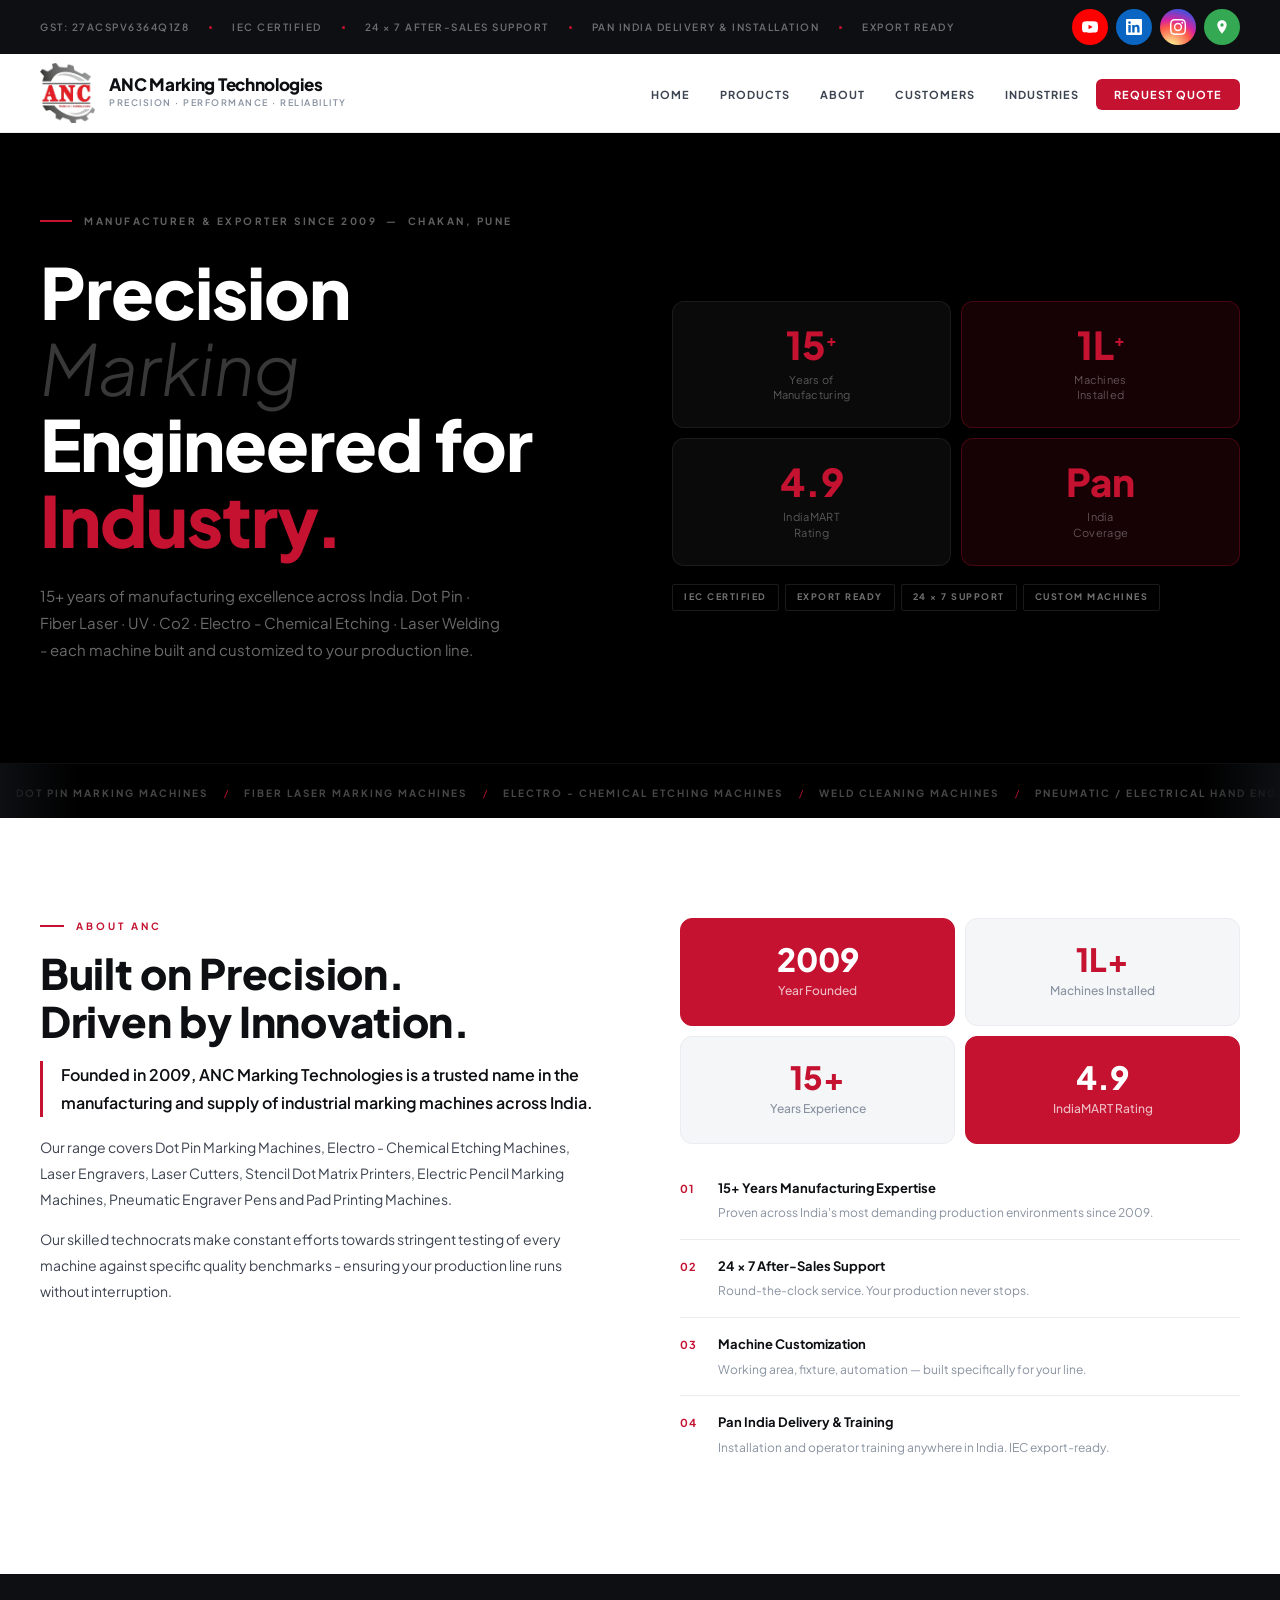
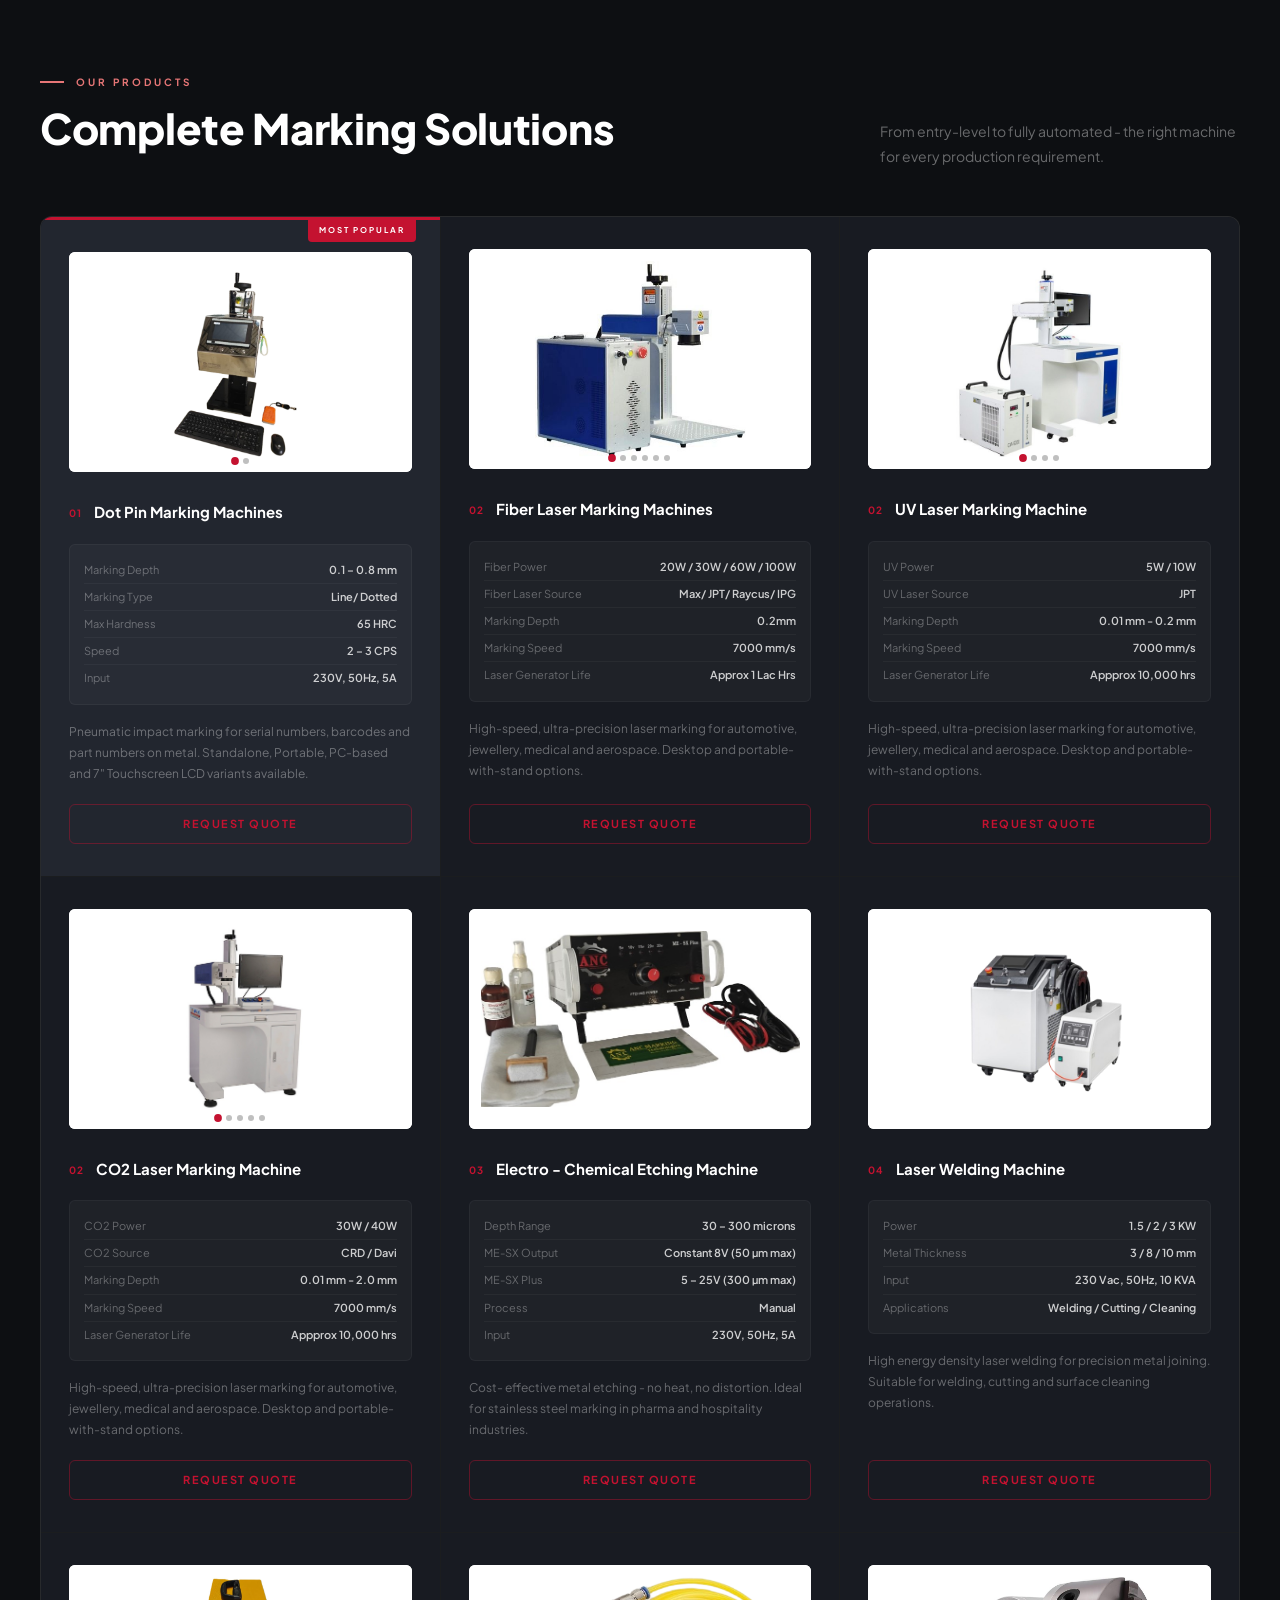
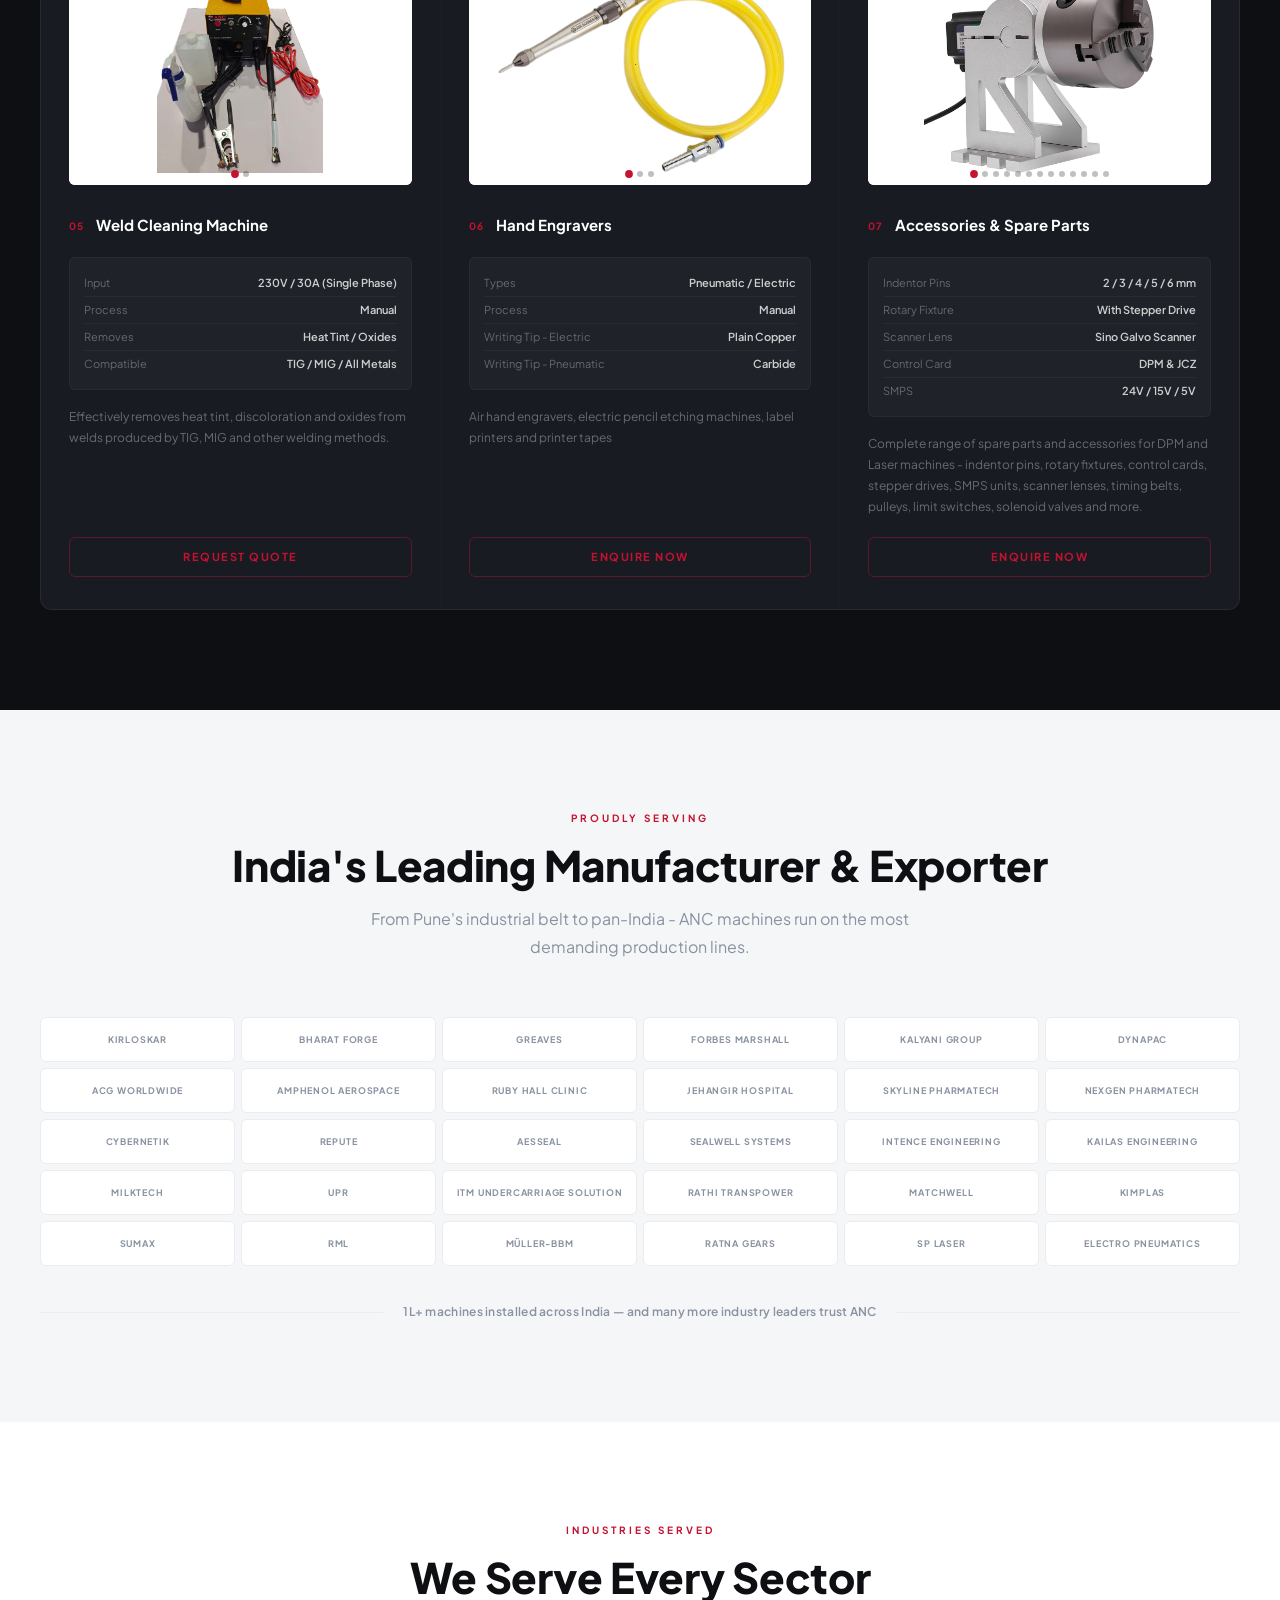
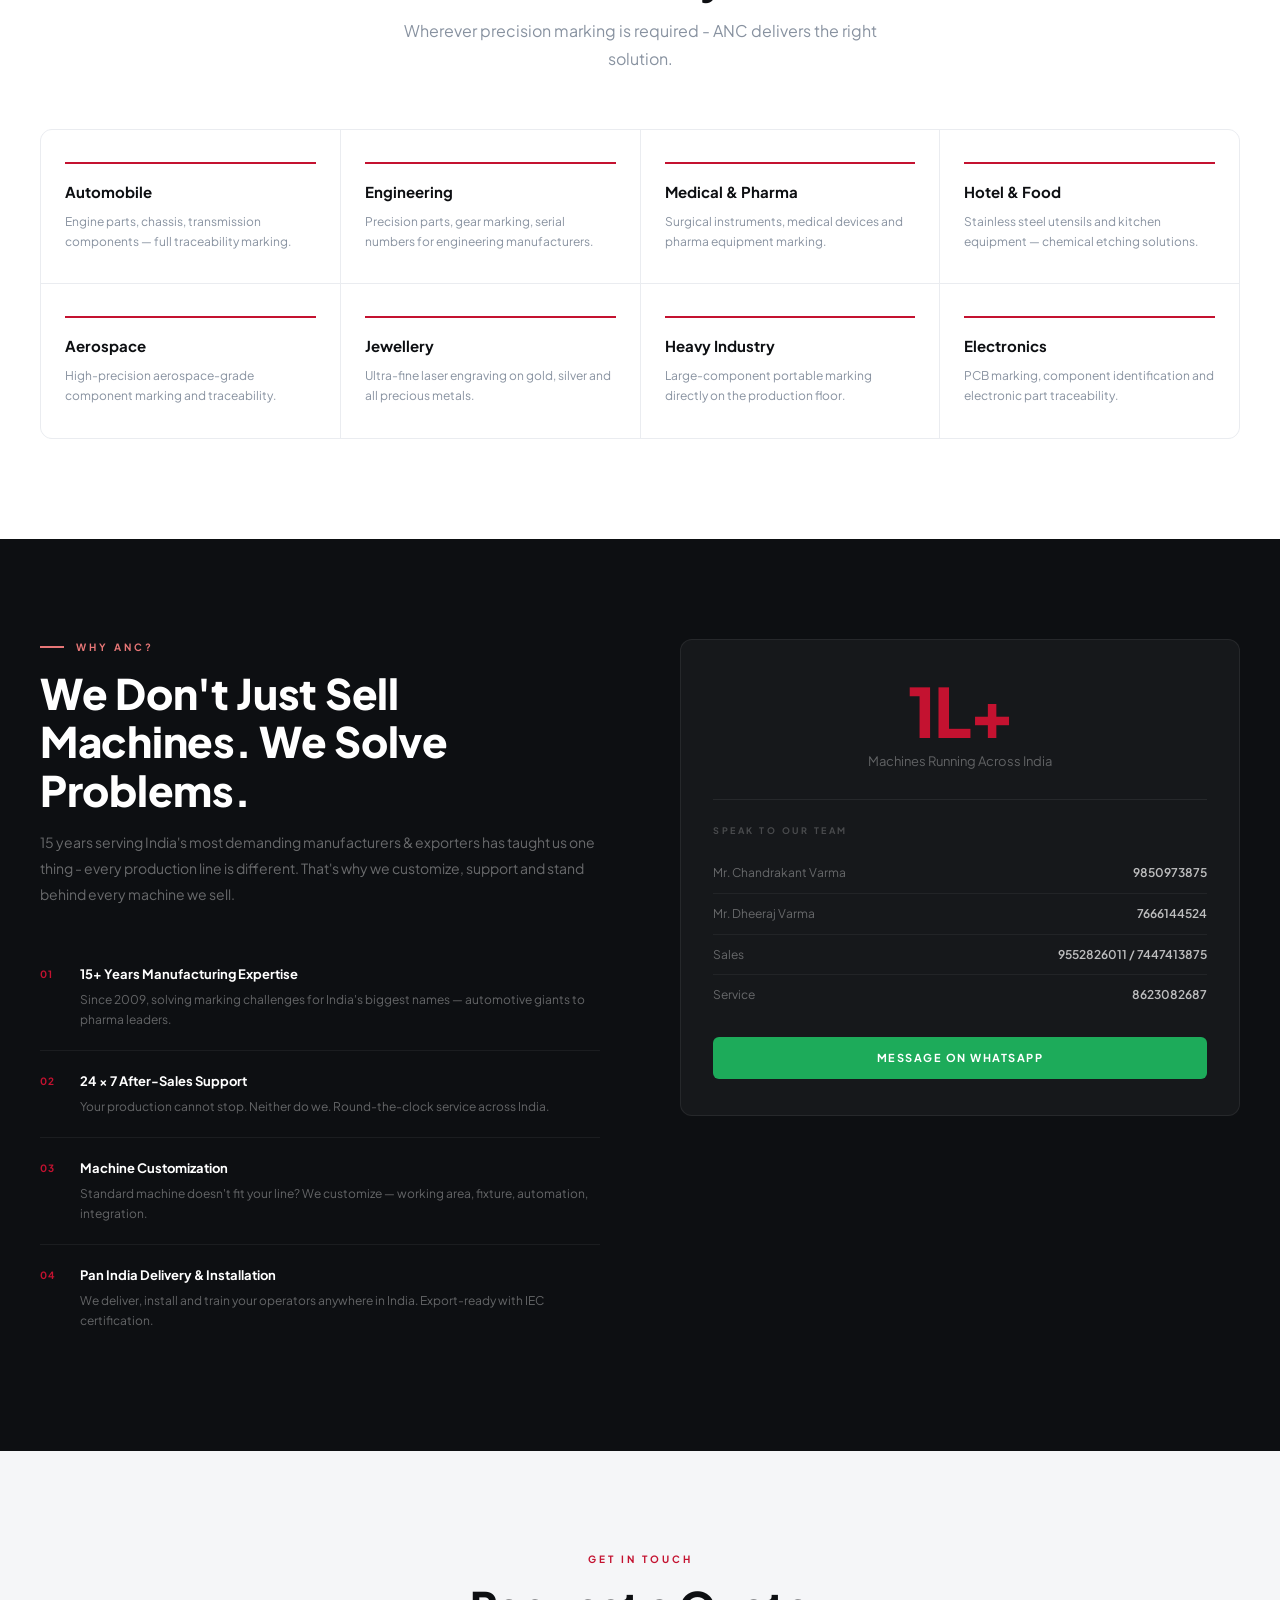
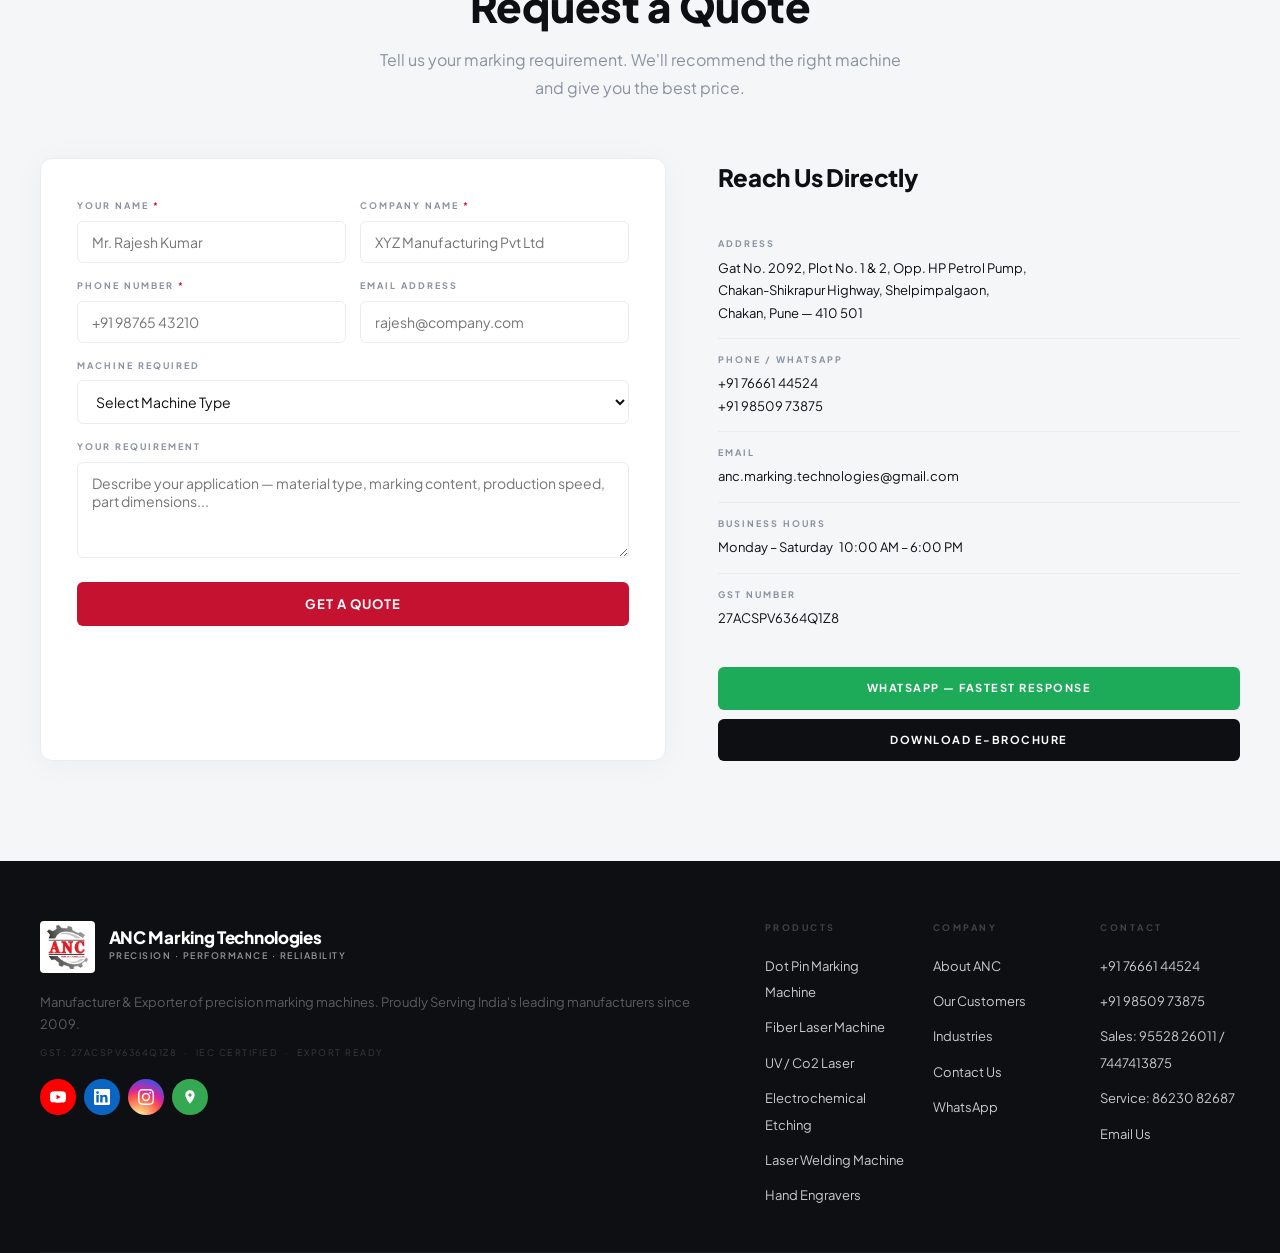
==== commit 32899bca: "Content Updated" ====
--- a/index.html
+++ b/index.html
@@ -6,10 +6,10 @@
     <meta charset="UTF-8">
     <meta name="viewport" content="width=device-width, initial-scale=1.0">
     <meta name="description"
-        content="ANC Marking Technologies — Manufacturer of Dot Pin, Fiber Laser, UV, Co2 Laser and Electro - Chemical Marking Machines. Chakan, Pune. 15+ years. 1L+ machines installed.">
+        content="ANC Marking Technologies - Manufacturer & Exporter of Dot Pin, Fiber Laser, UV, Co2 Laser and Electro - Chemical Marking Machines. Chakan, Pune. 15+ years. 1L+ machines installed.">
     <meta name="keywords"
         content="dot pin marking machine pune, fiber laser marking machine, marking machine manufacturer india, Electro - Chemical etching machine, laser marking chakan">
-    <title>ANC Marking Technologies | Precision Marking Machine Manufacturer — Pune</title>
+    <title>ANC Marking Technologies | Precision Marking Machine Manufacturer & Exporter — Pune</title>
 
     <!-- Canonical (NEW — Step 2) -->
     <link rel="canonical" href="https://ancmarkingtechnologies.in/">
@@ -23,17 +23,17 @@
     <!-- Open Graph — link previews on WhatsApp/LinkedIn/FB (restored) -->
     <meta property="og:type" content="website">
     <meta property="og:url" content="https://ancmarkingtechnologies.in">
-    <meta property="og:title" content="ANC Marking Technologies | Precision Marking Machine Manufacturer — Pune">
+    <meta property="og:title" content="ANC Marking Technologies | Precision Marking Machine Manufacturer & Exporter — Pune">
     <meta property="og:description"
-        content="Manufacturer of Dot Pin, Fiber Laser, UV, CO2, Electro-Chemical Etching & Laser Welding machines. Chakan, Pune since 2009. Pan-India delivery & installation.">
+        content="Manufacturer & Exporter of Dot Pin, Fiber Laser, UV, CO2, Electro-Chemical Etching & Laser Welding machines. Chakan, Pune since 2009. Pan-India delivery & installation.">
     <meta property="og:image" content="https://ancmarkingtechnologies.in/images/Logo.jpeg">
     <meta property="og:site_name" content="ANC Marking Technologies">
 
     <!-- Twitter Card (NEW — Step 2) -->
     <meta name="twitter:card" content="summary_large_image">
-    <meta name="twitter:title" content="ANC Marking Technologies | Precision Marking Machine Manufacturer — Pune">
+    <meta name="twitter:title" content="ANC Marking Technologies | Precision Marking Machine Manufacturer & Exporter — Pune">
     <meta name="twitter:description"
-        content="Manufacturer of Dot Pin, Fiber Laser, UV, CO2, Electro-Chemical Etching & Laser Welding machines. Chakan, Pune since 2009. Pan-India delivery.">
+        content="Manufacturer & Exporter of Dot Pin, Fiber Laser, UV, CO2, Electro-Chemical Etching & Laser Welding machines. Chakan, Pune since 2009. Pan-India delivery.">
     <meta name="twitter:image" content="https://ancmarkingtechnologies.in/images/Logo.jpeg">
 
     <!-- Stylesheet + Fonts -->
@@ -51,7 +51,7 @@
       "url": "https://ancmarkingtechnologies.in",
       "logo": "https://ancmarkingtechnologies.in/images/Logo.jpeg",
       "image": "https://ancmarkingtechnologies.in/images/Logo.jpeg",
-      "description": "Manufacturer of industrial marking machines — Dot Pin, Fiber Laser, UV, CO2, Electro-Chemical Etching and Laser Welding — in Chakan, Pune since 2009. Pan-India delivery, installation and 24x7 support.",
+      "description": "Manufacturer & Exporter of industrial marking machines — Dot Pin, Fiber Laser, UV, CO2, Electro-Chemical Etching and Laser Welding - in Chakan, Pune since 2009. Pan-India delivery, installation and 24x7 support.",
       "foundingDate": "2009",
       "founder": { "@type": "Person", "name": "Chandrakant Varma" },
       "taxID": "27ACSPV6364Q1Z8",
@@ -158,7 +158,7 @@
             <div class="hero-content">
                 <div class="hero-eyebrow">
                     <div class="eyebrow-bar"></div>
-                    <span>Manufacturer Since 2009 &nbsp;&mdash;&nbsp; Chakan, Pune</span>
+                    <span>Manufacturer & Exporter Since 2009 &nbsp;&mdash;&nbsp; Chakan, Pune</span>
                 </div>
                 <h1 class="hero-h1">
                     Precision<br>
@@ -759,7 +759,7 @@
         <div class="container">
             <div class="section-center">
                 <div class="section-eyebrow">Proudly Serving</div>
-                <h2 class="section-h2">India's Leading Manufacturers</h2>
+                <h2 class="section-h2">India's Leading Manufacturer & Exporter</h2>
                 <p class="section-desc">From Pune's industrial belt to pan-India - ANC machines run on the most
                     demanding production lines.</p>
             </div>
@@ -856,7 +856,7 @@
                 <div class="why-left">
                     <div class="section-eyebrow light">Why ANC?</div>
                     <h2 class="section-h2 light">We Don't Just Sell Machines. We Solve Problems.</h2>
-                    <p class="why-intro">15 years serving India's most demanding manufacturers has taught us one thing -
+                    <p class="why-intro">15 years serving India's most demanding manufacturers & exporters has taught us one thing -
                         every production line is different. That's why we customize, support and stand behind every
                         machine we sell.</p>
                     <div class="why-points">
@@ -1053,7 +1053,7 @@
                                 &middot; Reliability</span>
                         </div>
                     </a>
-                    <p class="footer-desc">Manufacturer of precision marking machines. Proudly Serving India's leading
+                    <p class="footer-desc">Manufacturer & Exporter of precision marking machines. Proudly Serving India's leading
                         manufacturers since 2009.</p>
                     <p class="footer-meta">GST: 27ACSPV6364Q1Z8 &nbsp;&middot;&nbsp; IEC Certified &nbsp;&middot;&nbsp;
                         Export Ready</p>
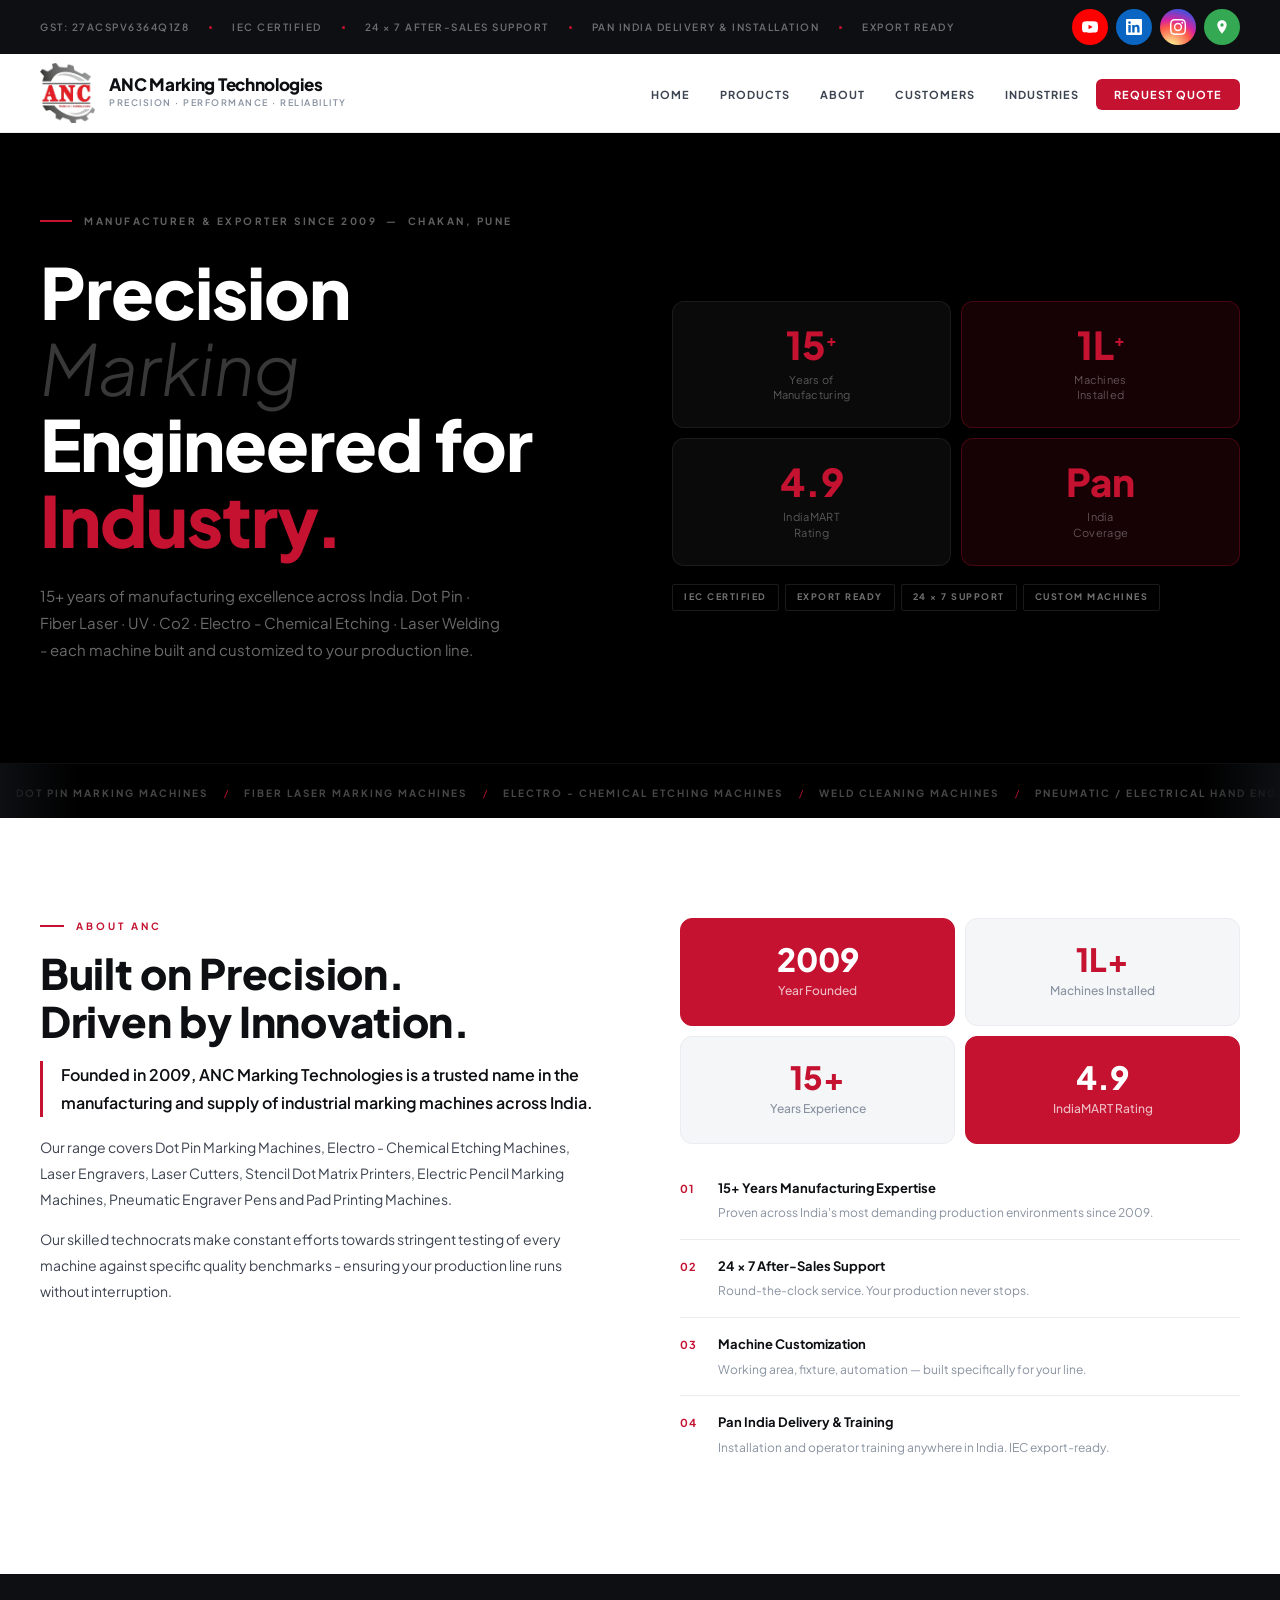
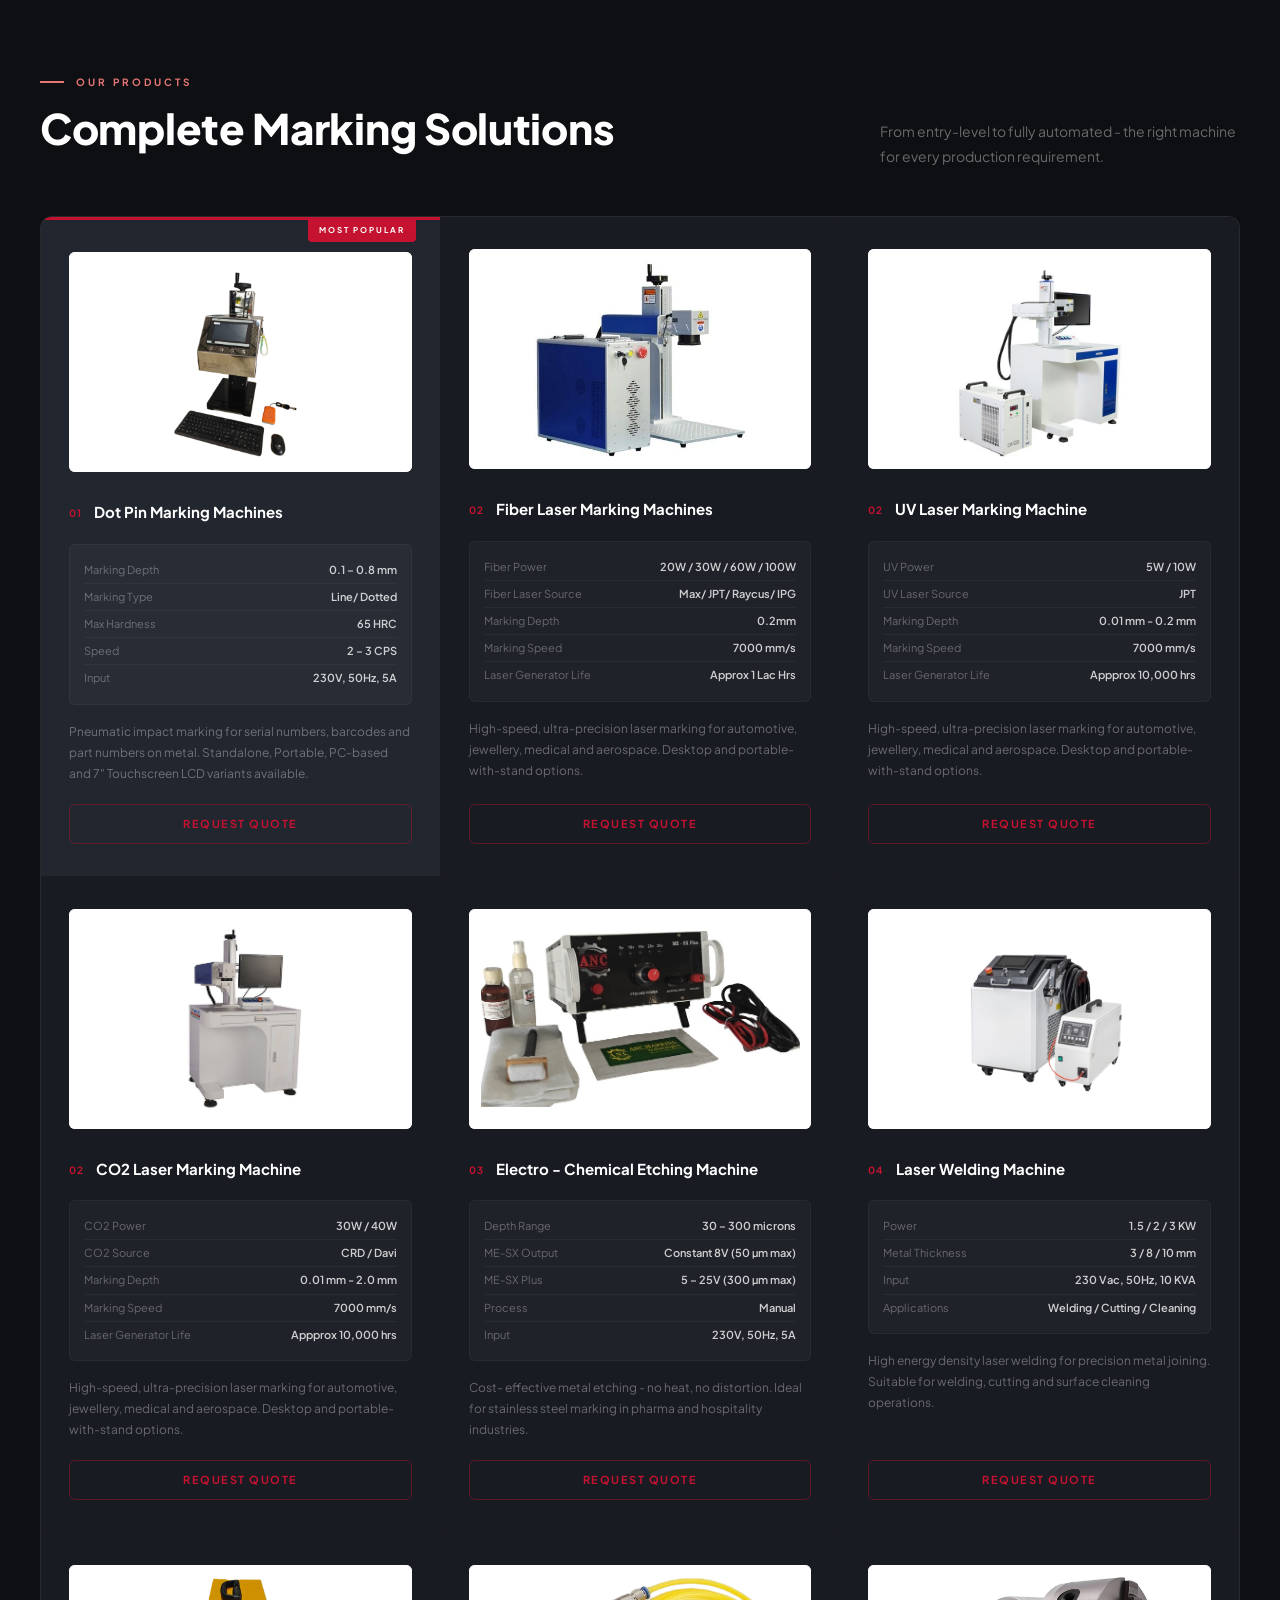
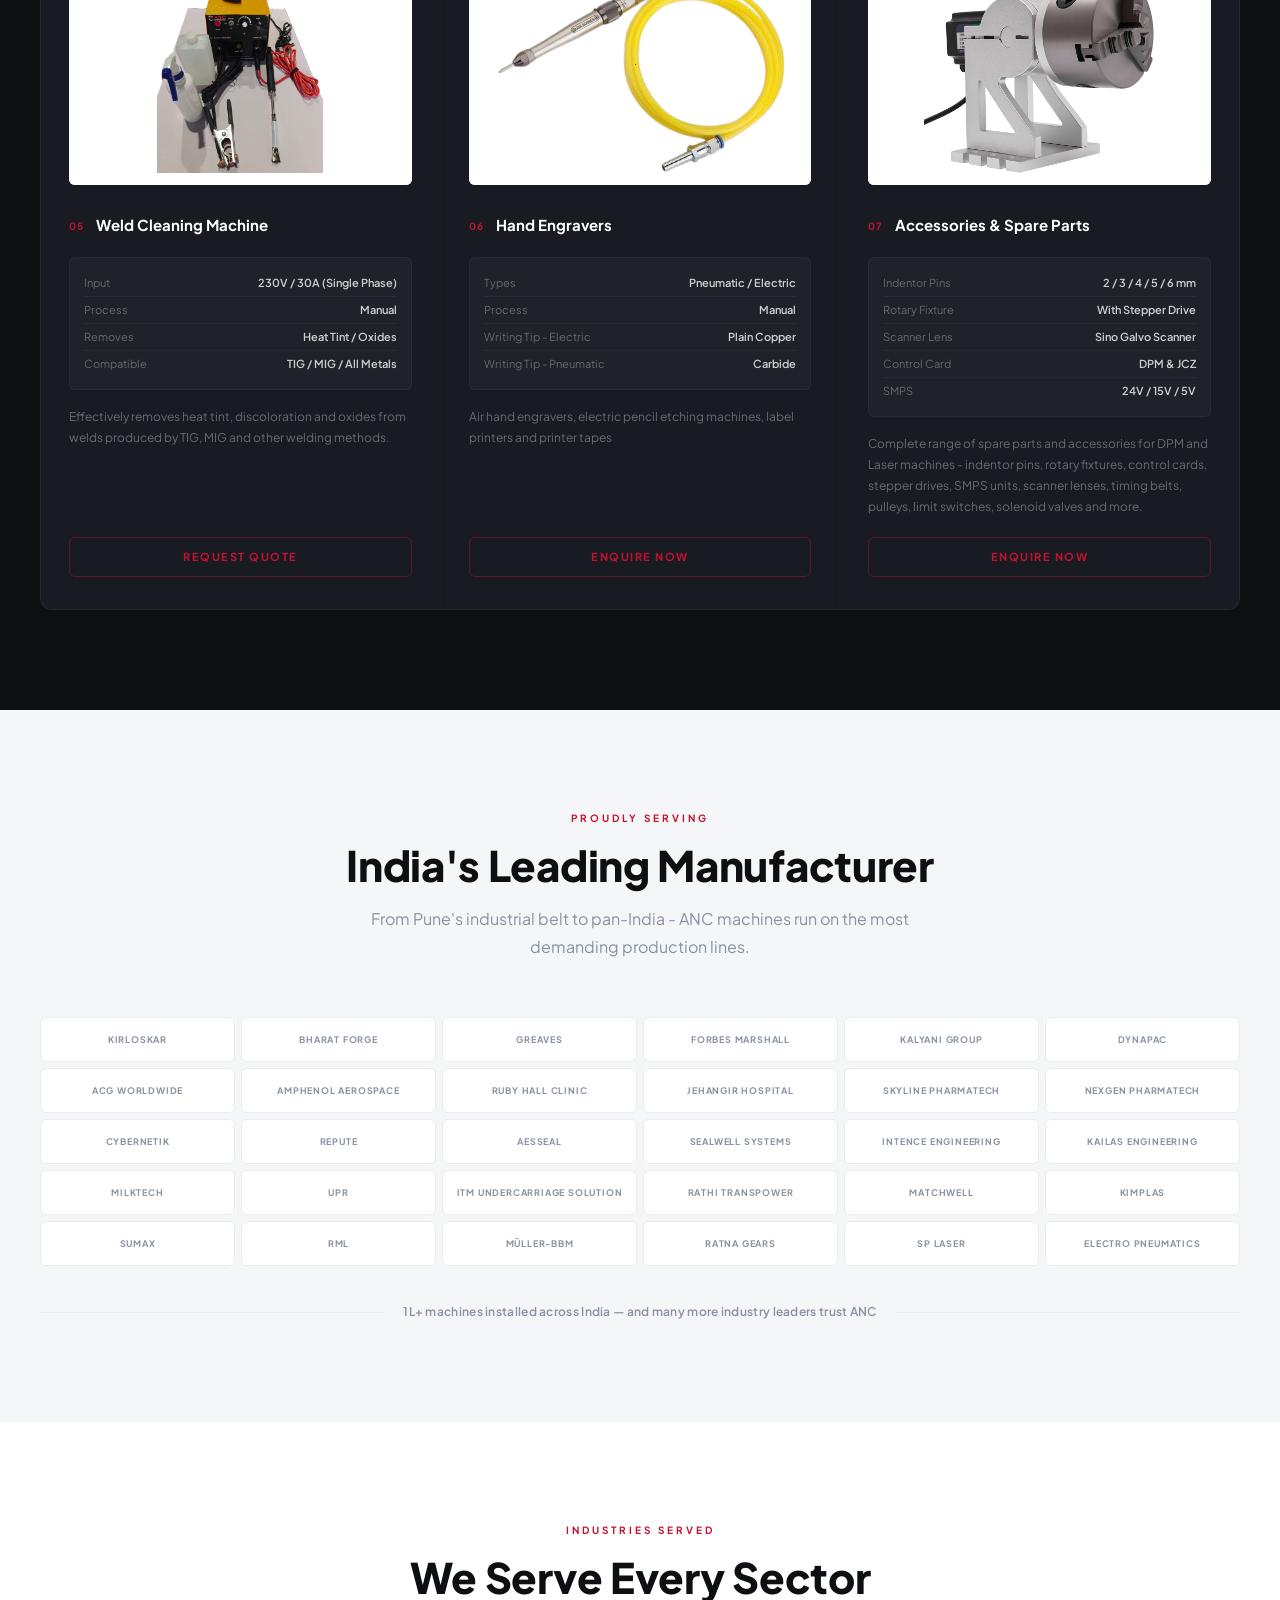
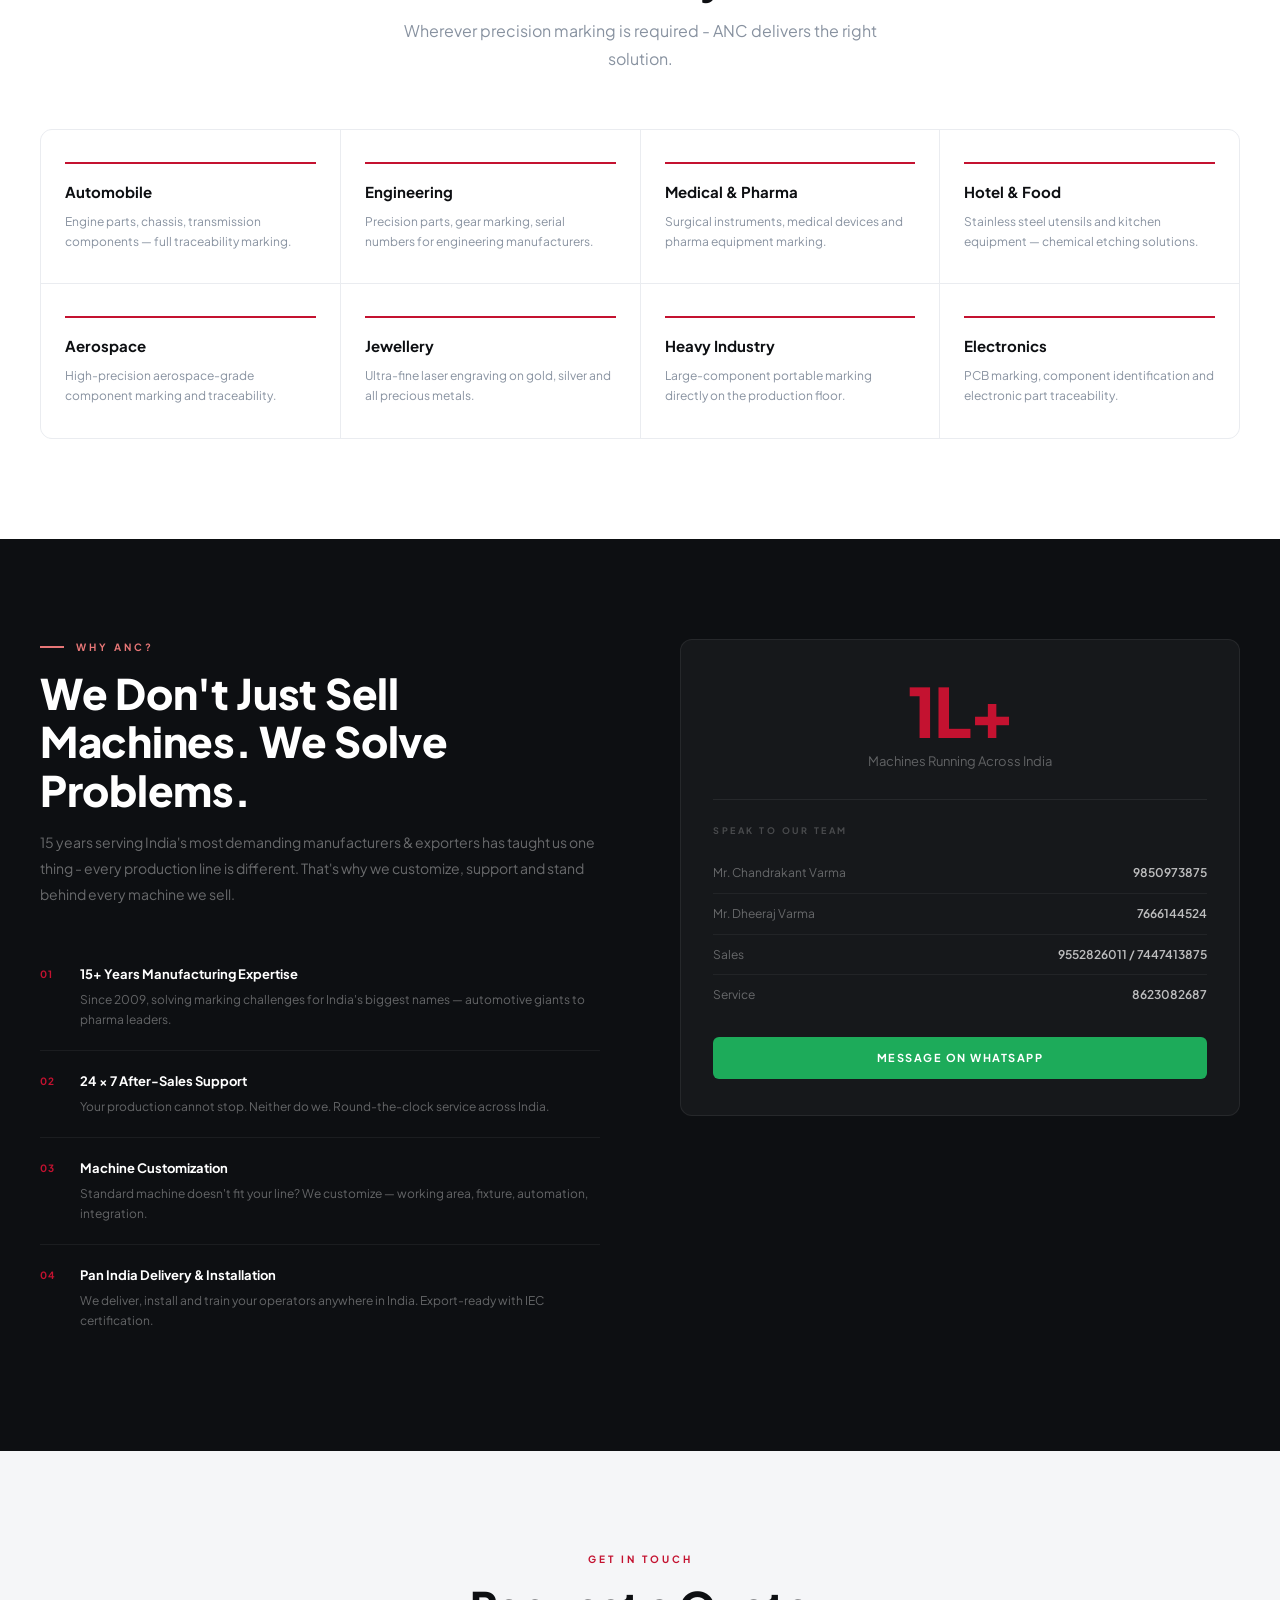
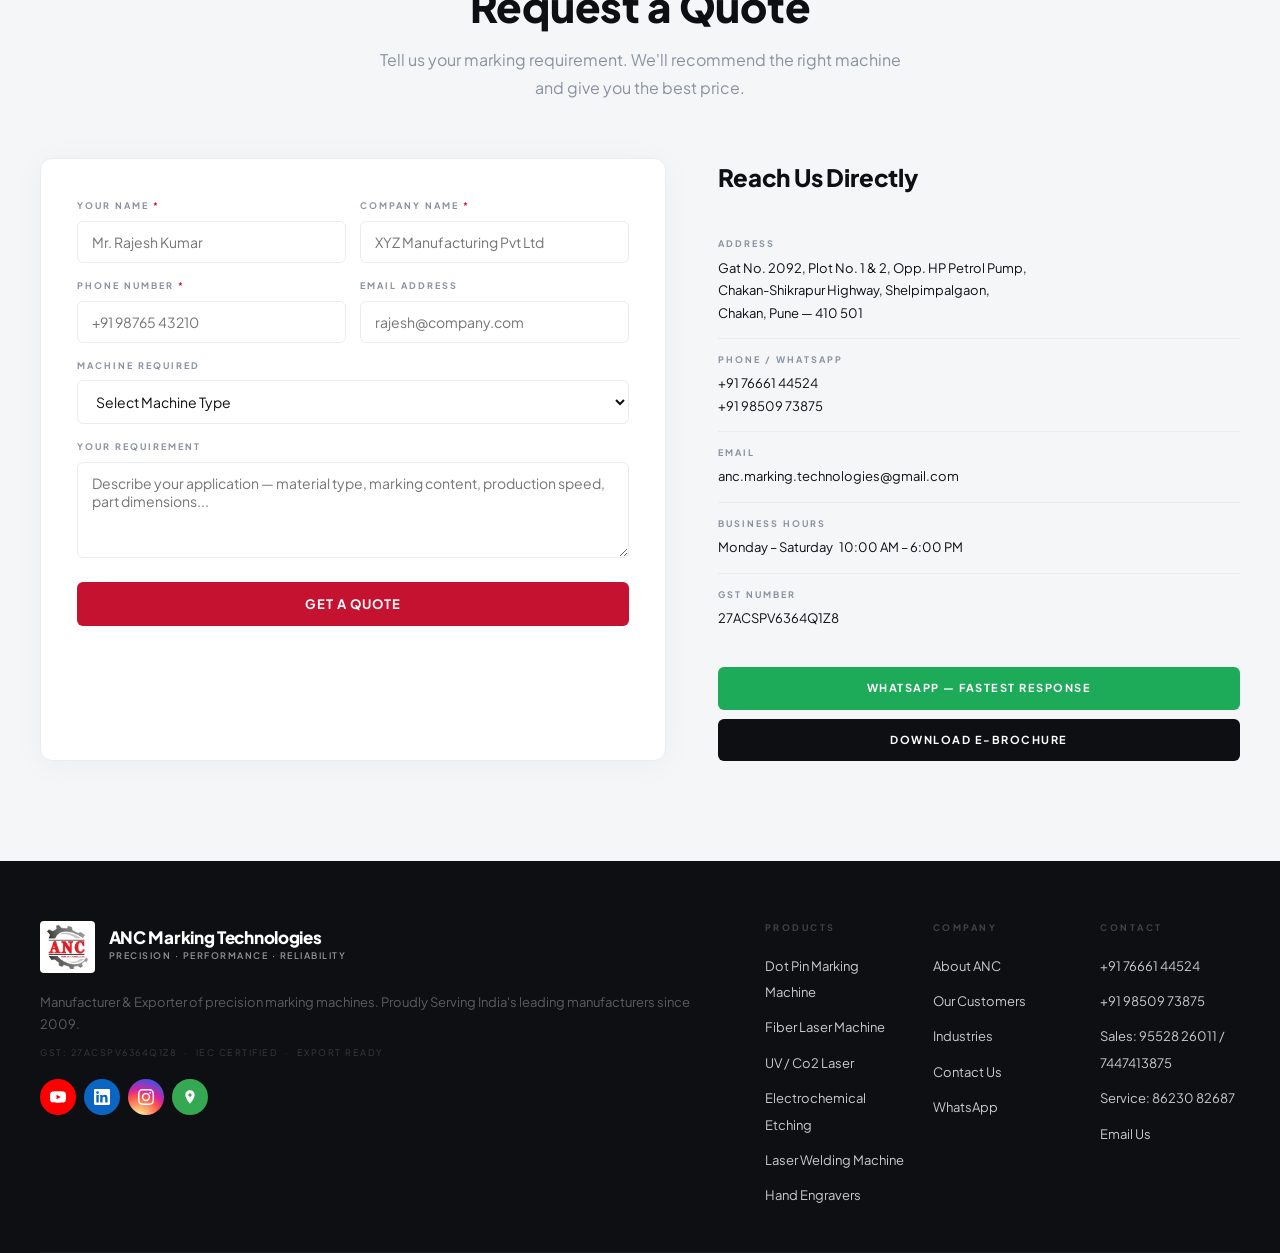
==== commit 89cb84ee: "Content Updated corrected India's Leading Manufacturer" ====
--- a/index.html
+++ b/index.html
@@ -759,7 +759,7 @@
         <div class="container">
             <div class="section-center">
                 <div class="section-eyebrow">Proudly Serving</div>
-                <h2 class="section-h2">India's Leading Manufacturer & Exporter</h2>
+                <h2 class="section-h2">India's Leading Manufacturer</h2>
                 <p class="section-desc">From Pune's industrial belt to pan-India - ANC machines run on the most
                     demanding production lines.</p>
             </div>
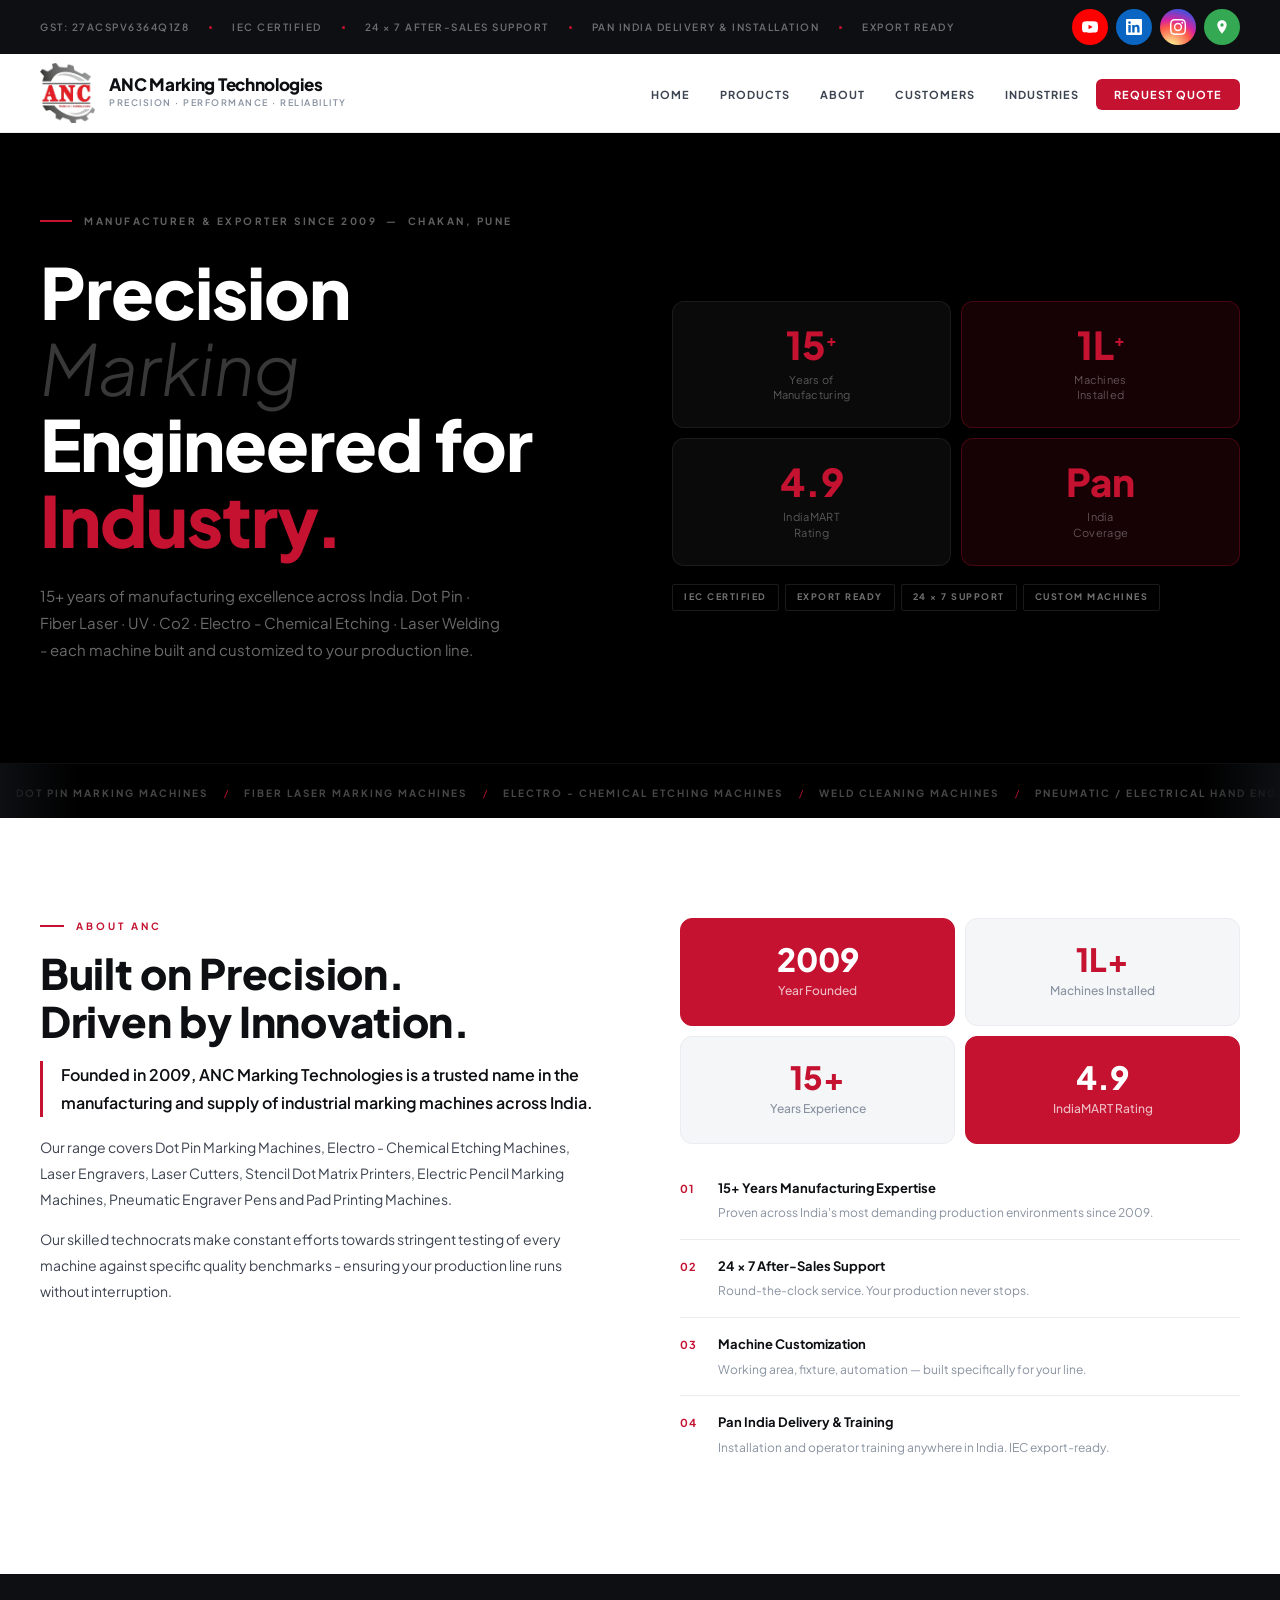
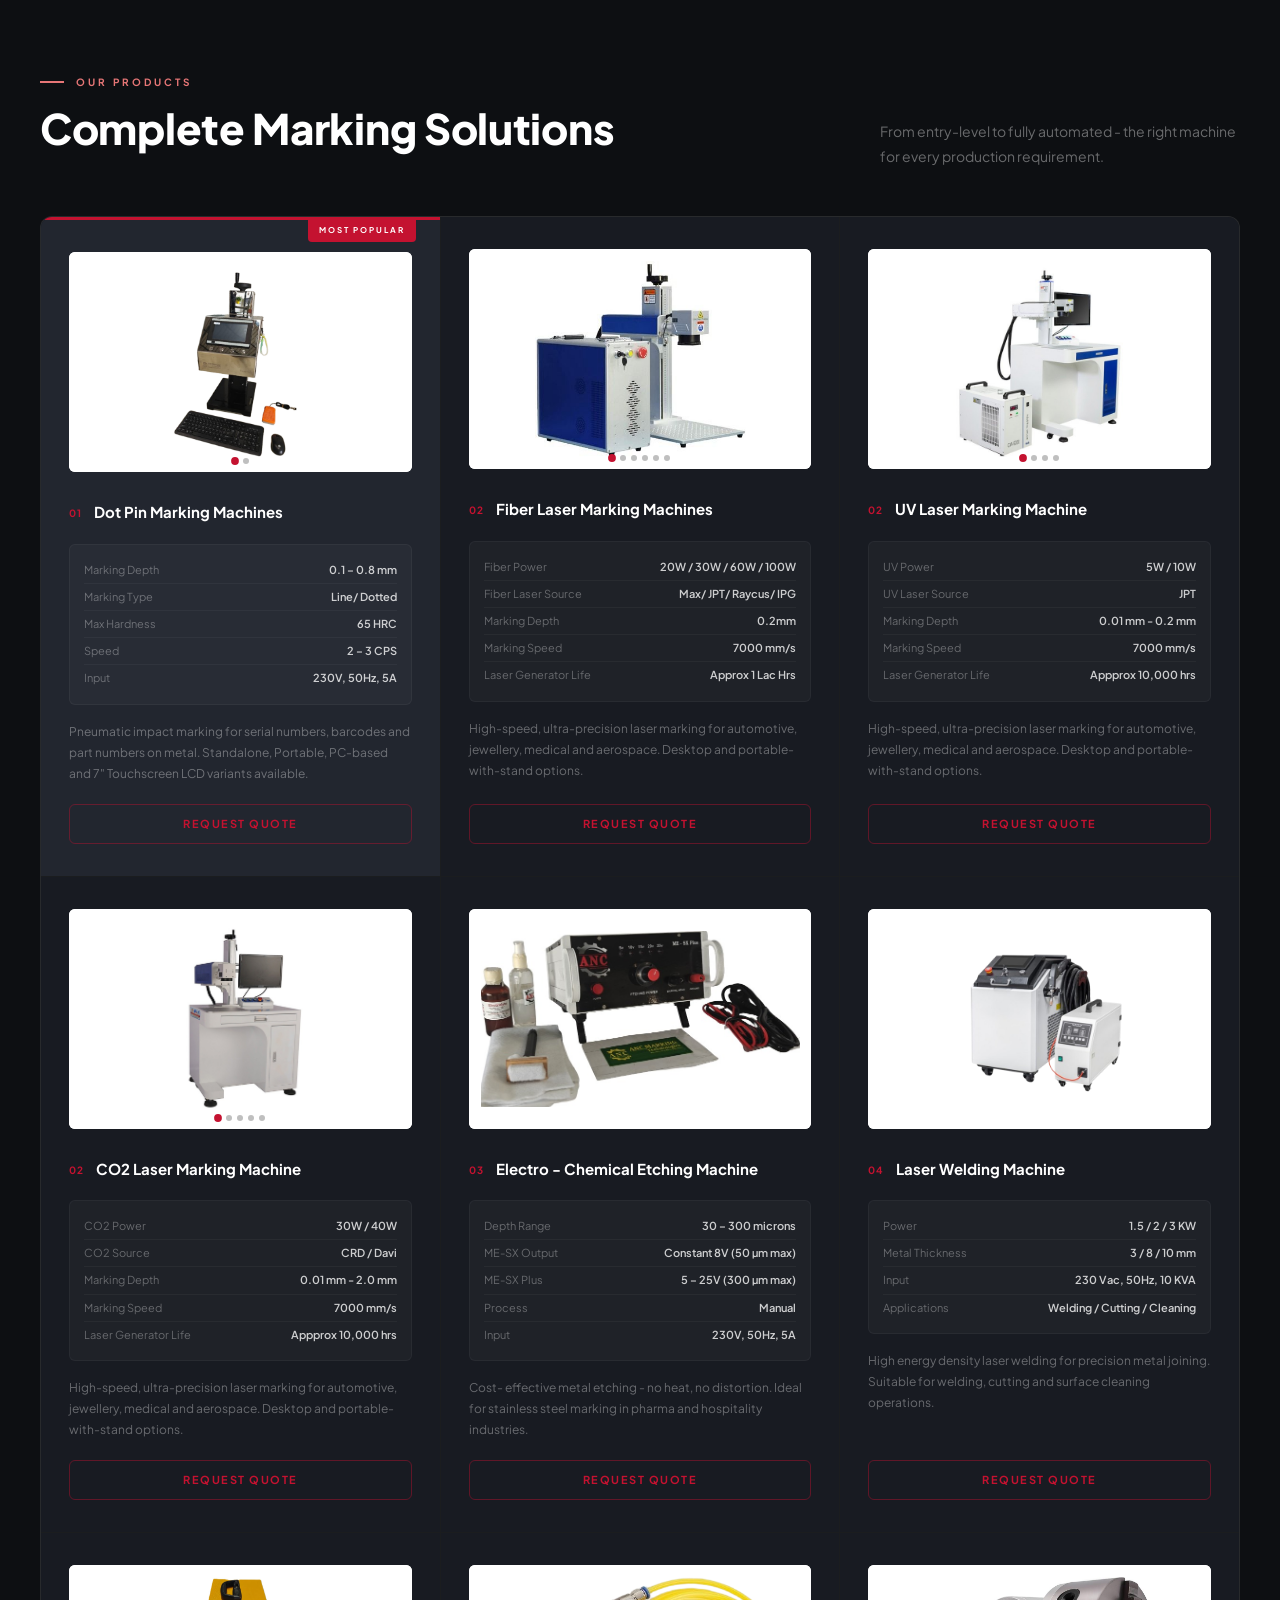
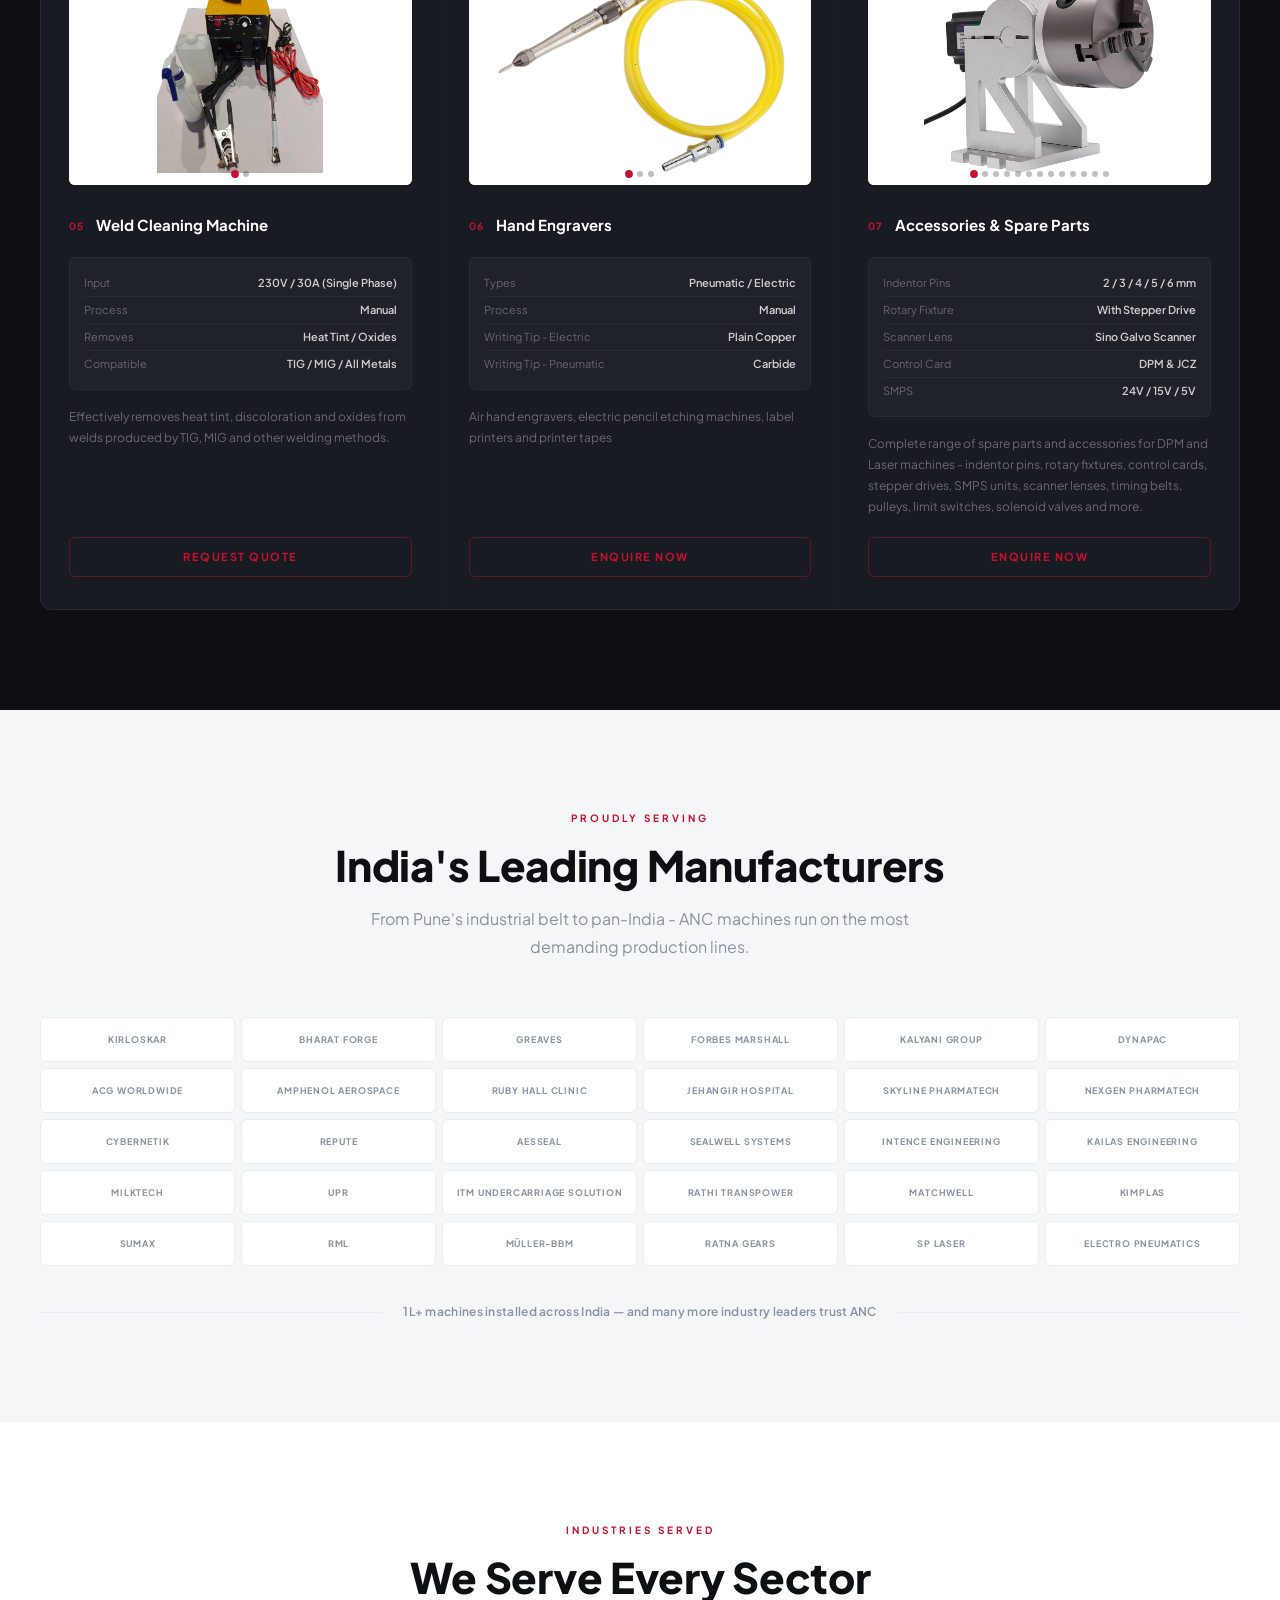
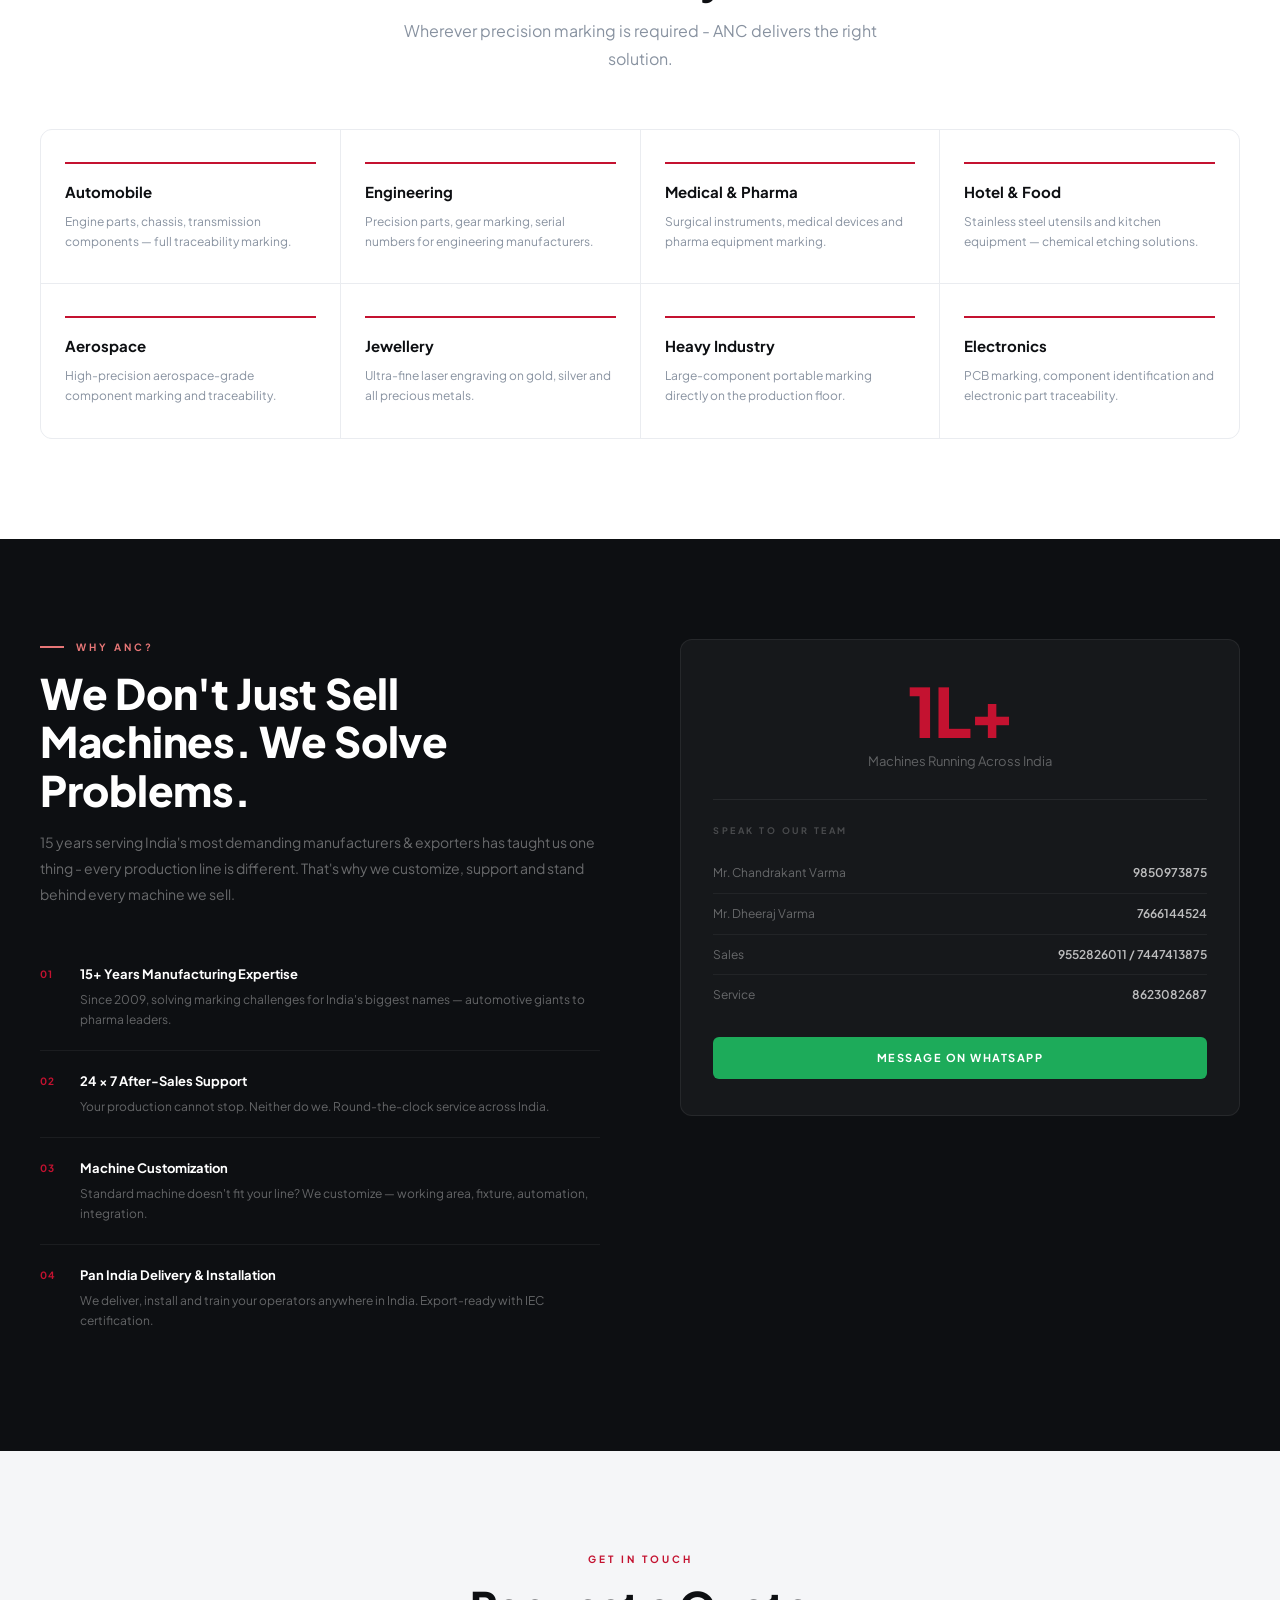
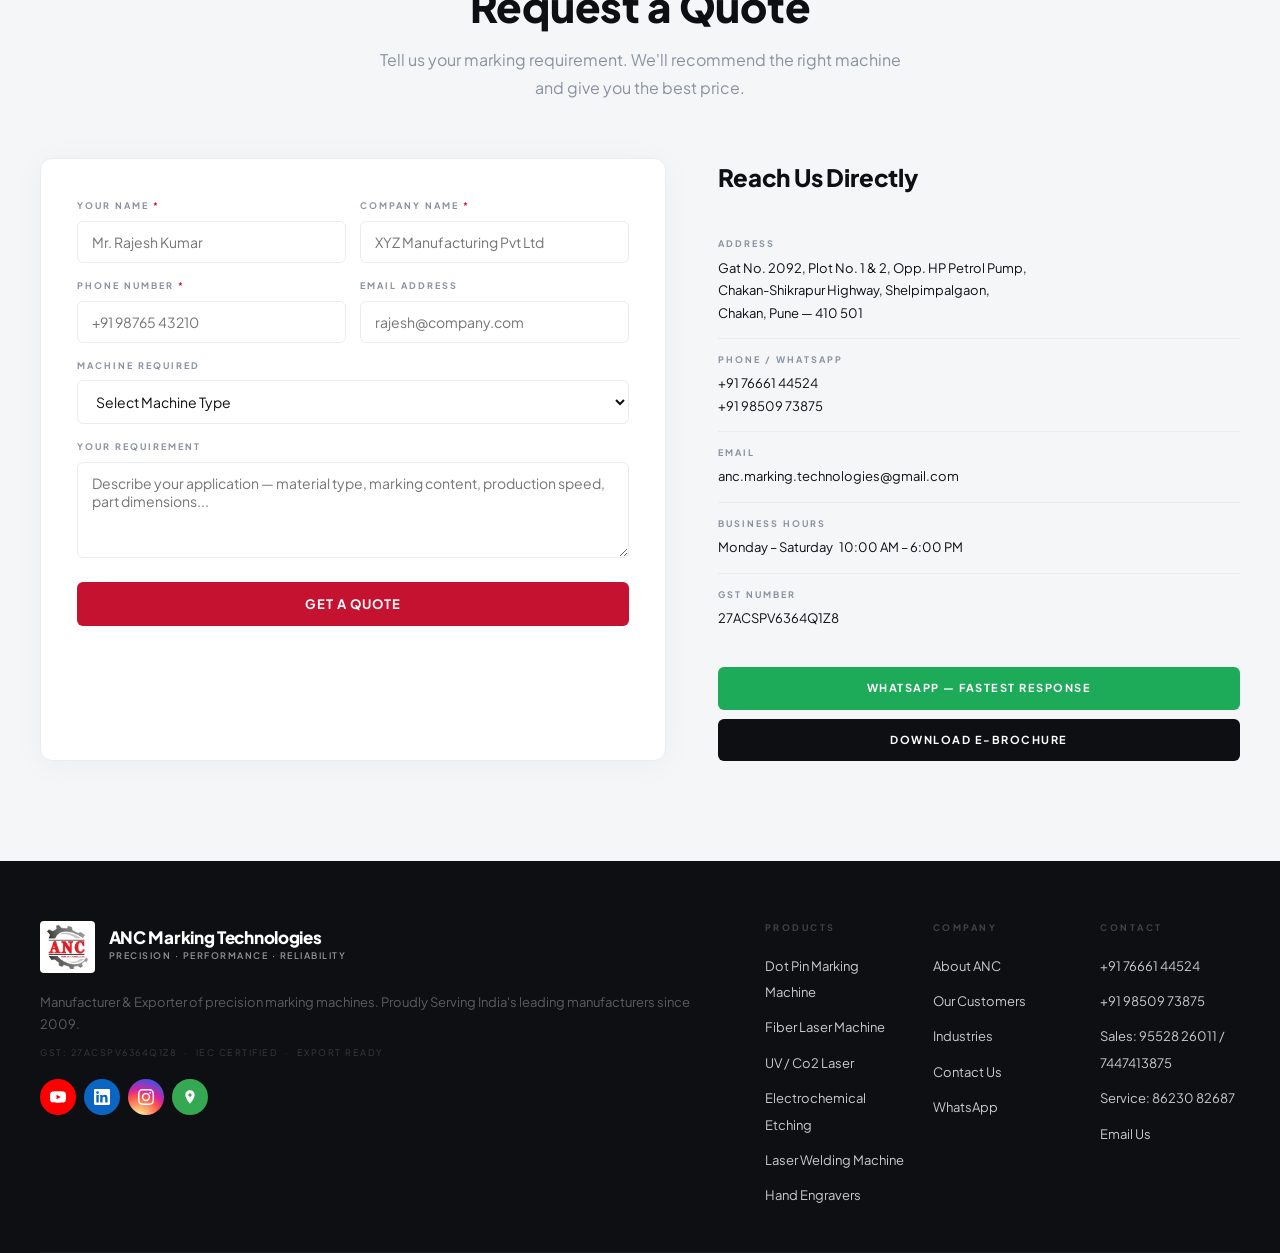
==== commit d274c933: "Content Updated corrected India's Leading Manufacturer" ====
--- a/index.html
+++ b/index.html
@@ -759,7 +759,7 @@
         <div class="container">
             <div class="section-center">
                 <div class="section-eyebrow">Proudly Serving</div>
-                <h2 class="section-h2">India's Leading Manufacturer</h2>
+                <h2 class="section-h2">India's Leading Manufacturers</h2>
                 <p class="section-desc">From Pune's industrial belt to pan-India - ANC machines run on the most
                     demanding production lines.</p>
             </div>
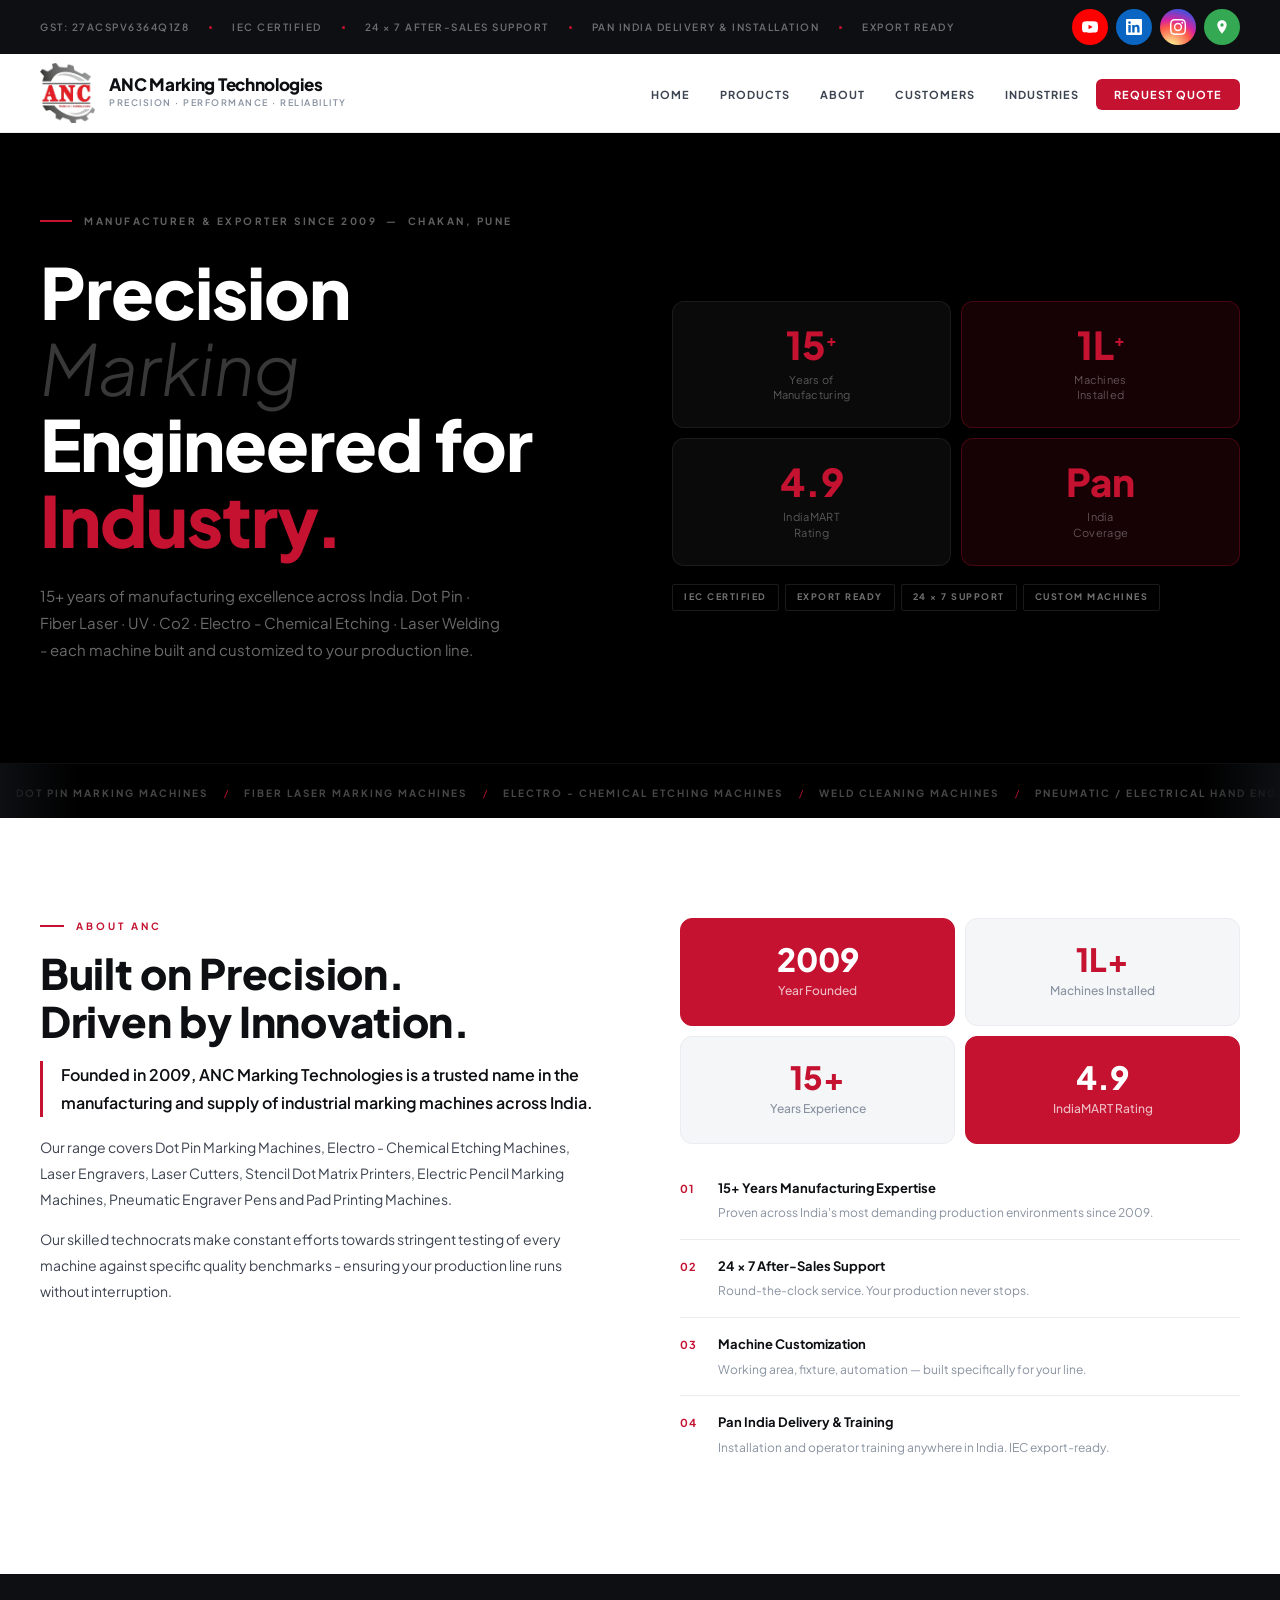
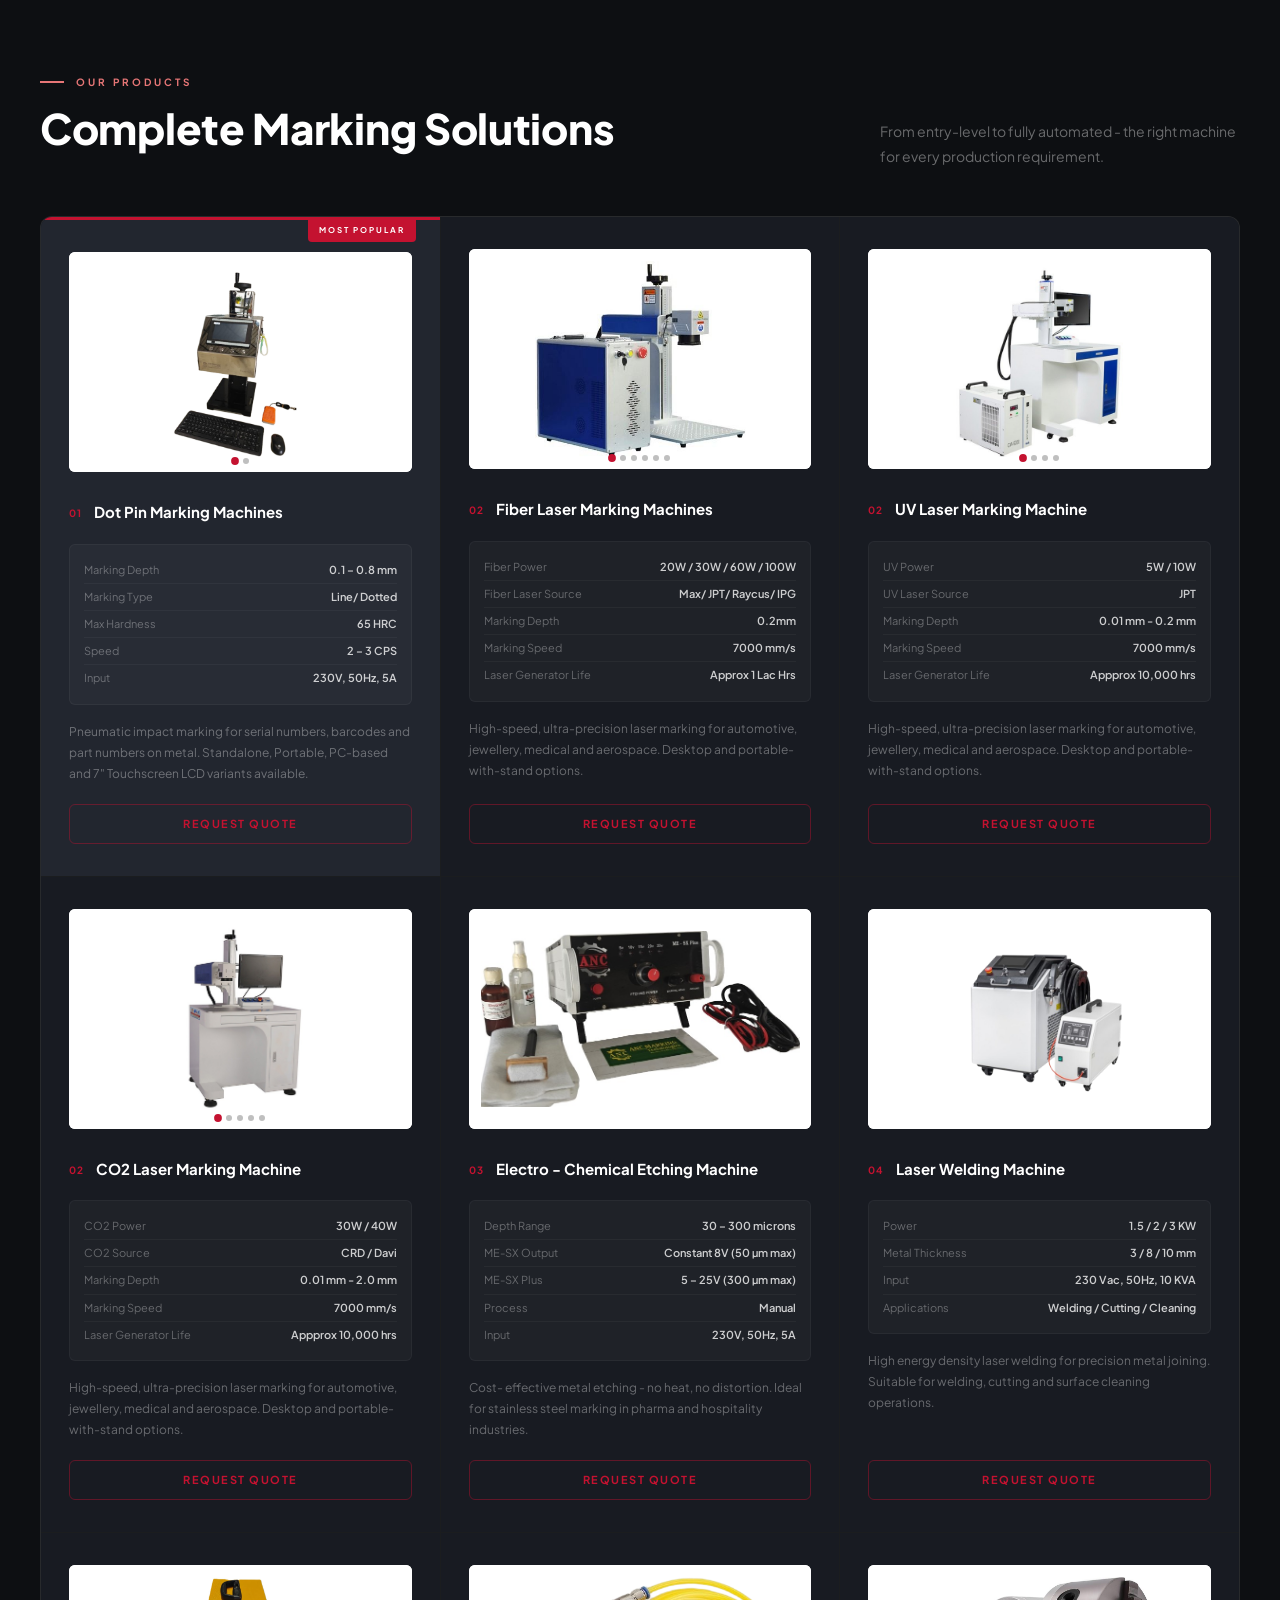
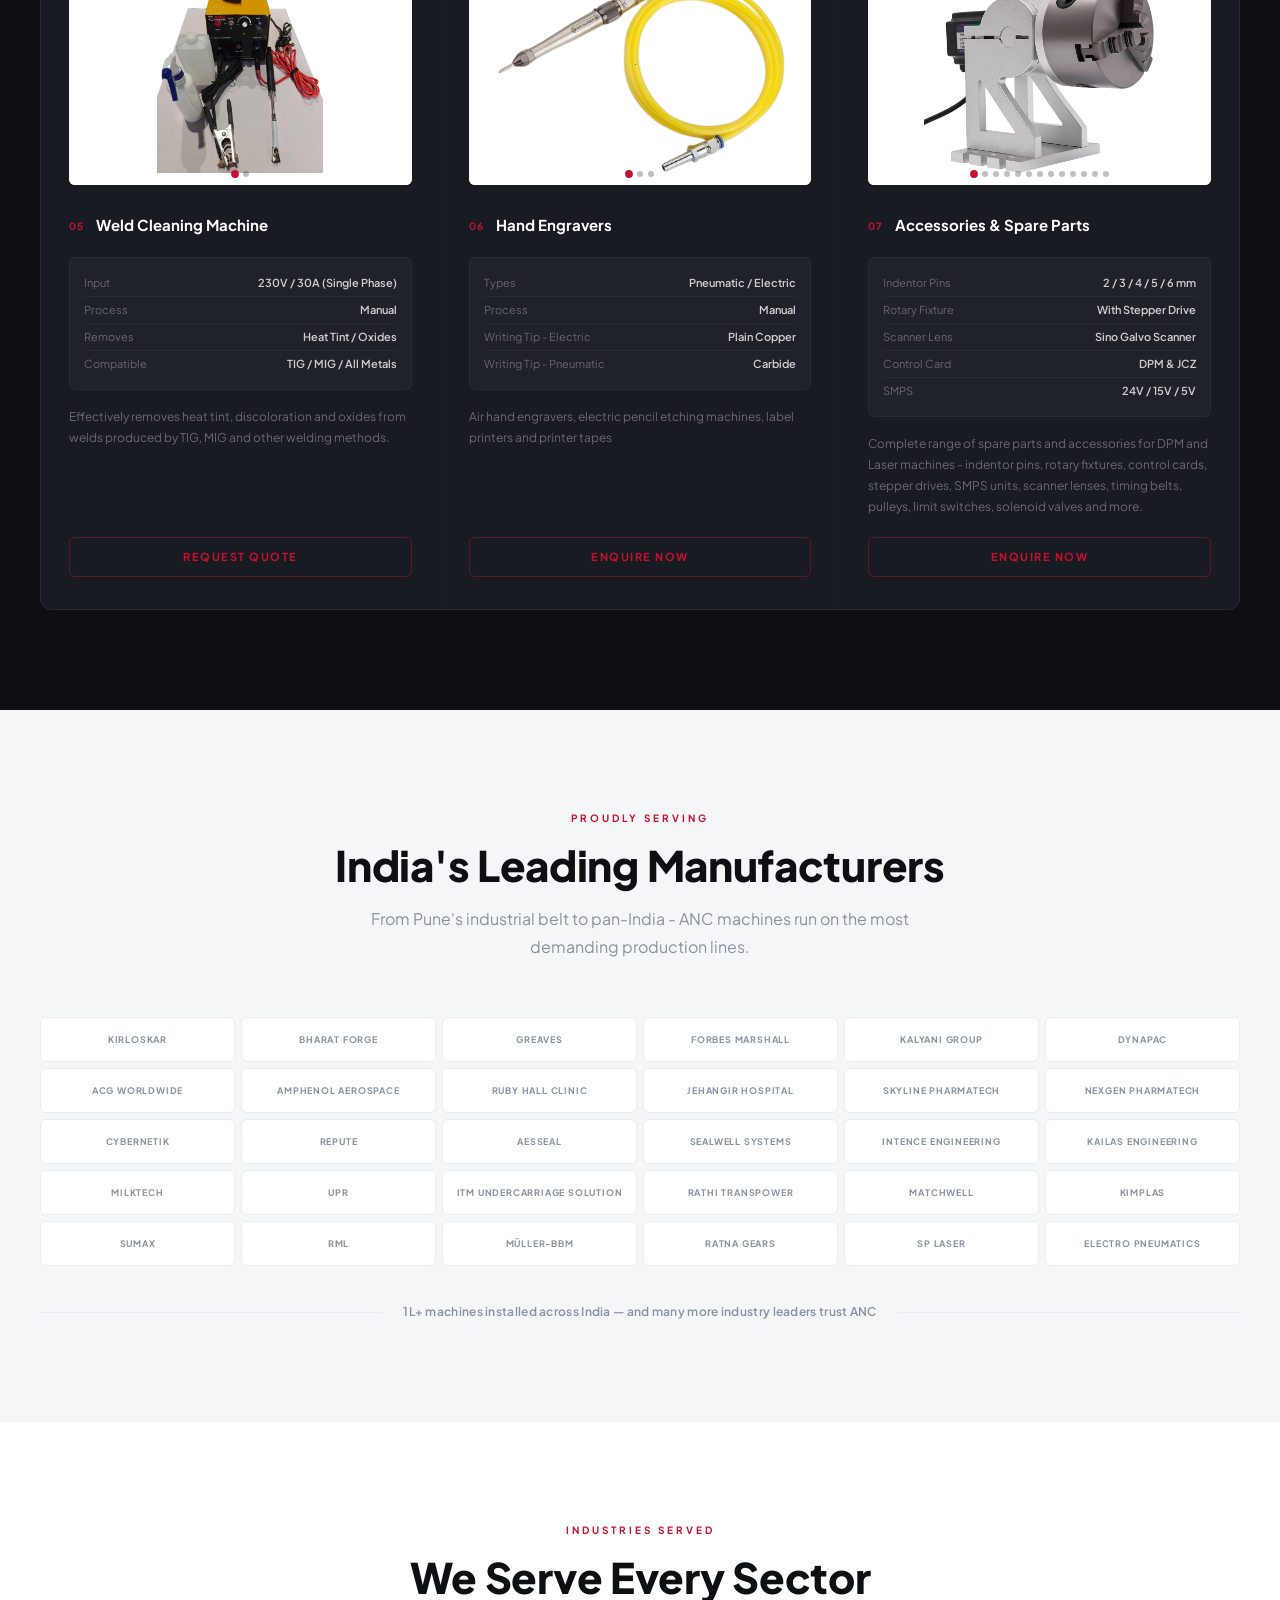
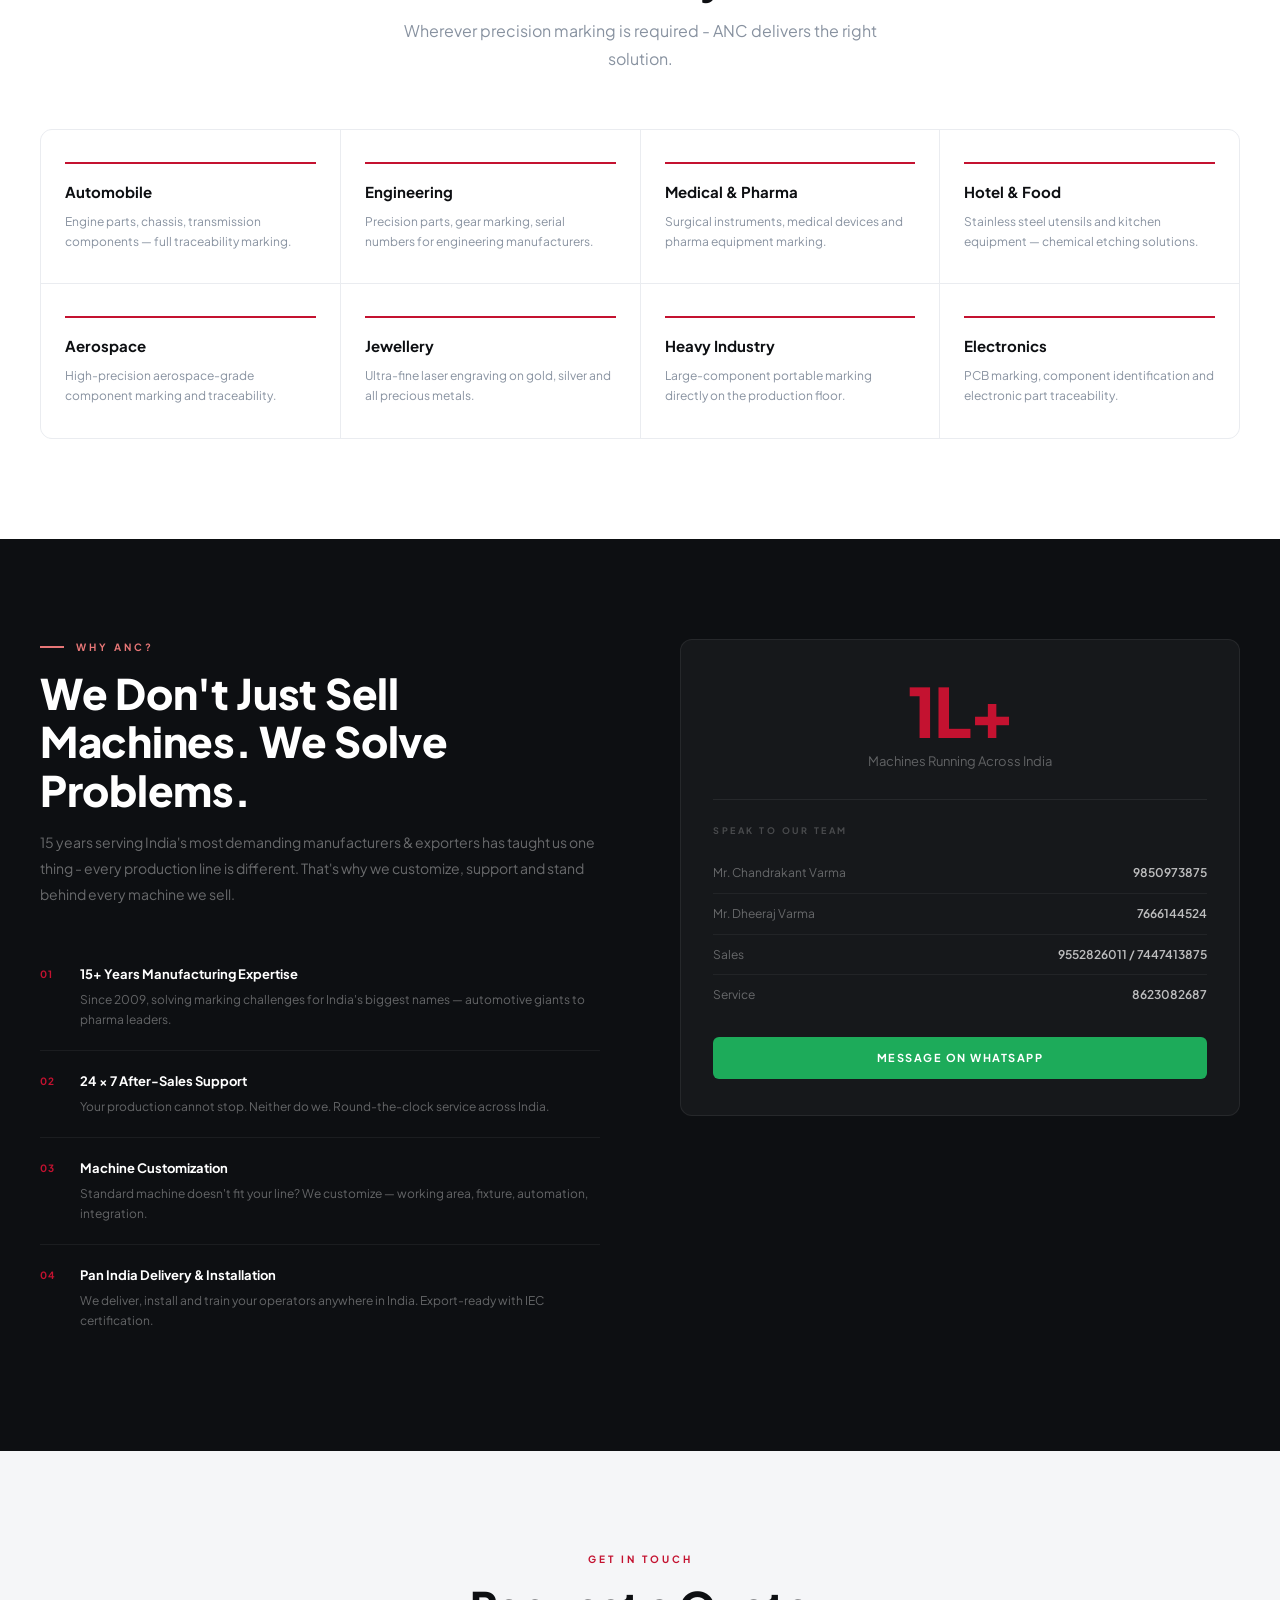
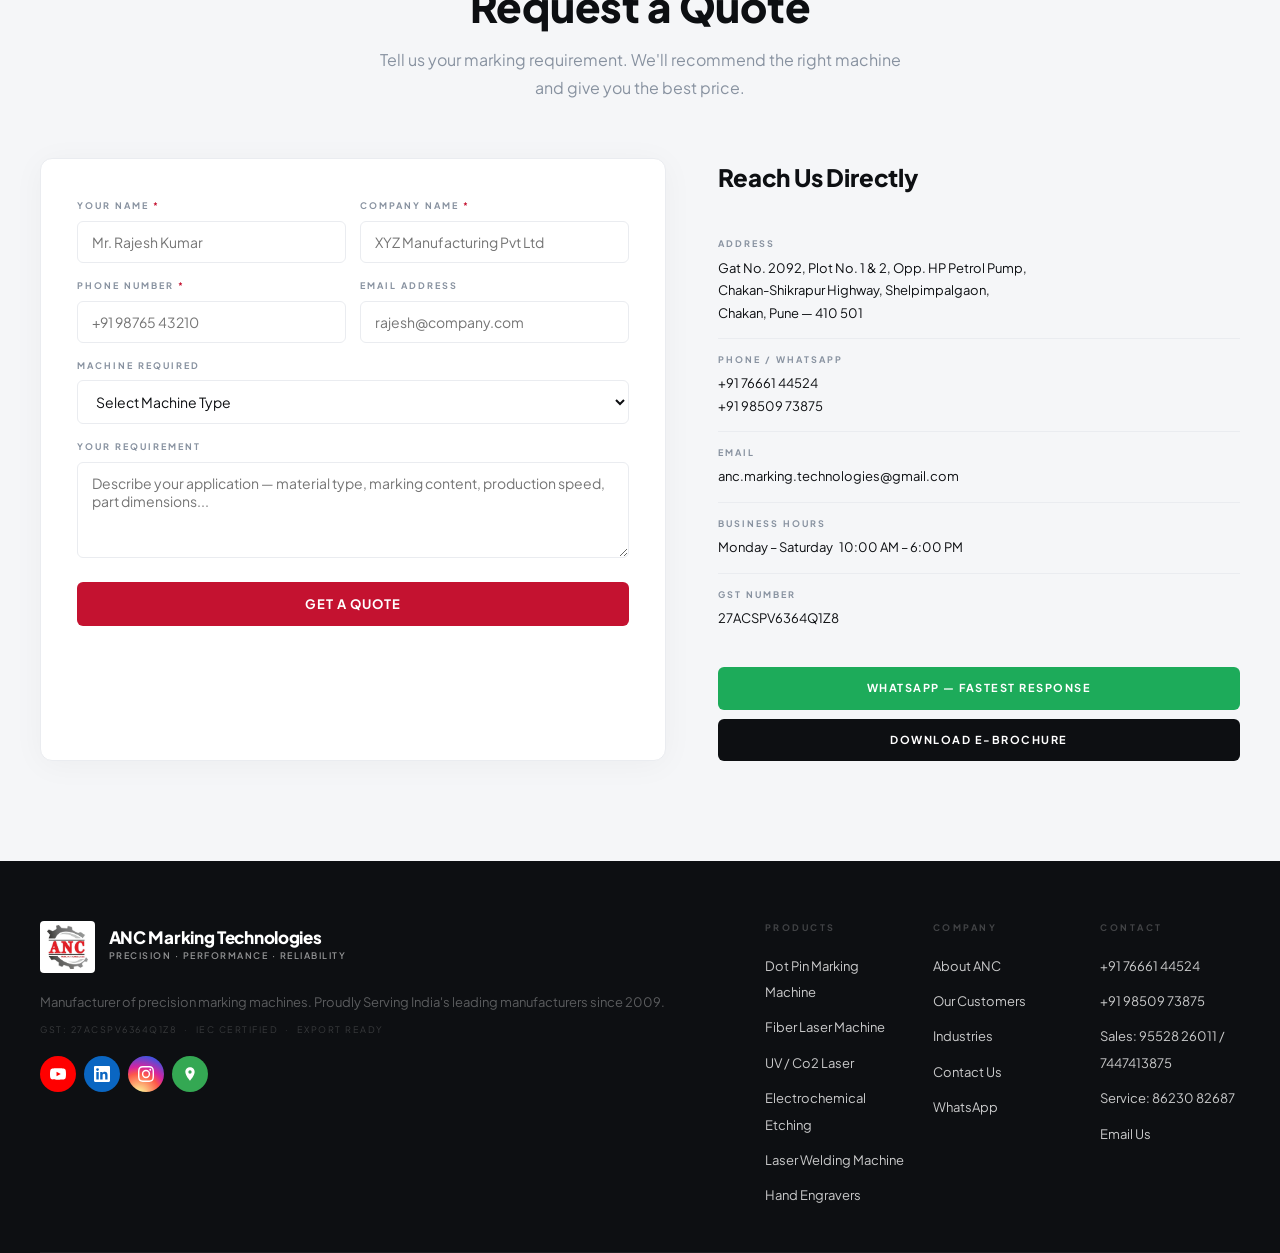
==== commit eda73a0f: "Content Updated corrected India's Leading Manufacturer" ====
--- a/index.html
+++ b/index.html
@@ -1053,7 +1053,7 @@
                                 &middot; Reliability</span>
                         </div>
                     </a>
-                    <p class="footer-desc">Manufacturer & Exporter of precision marking machines. Proudly Serving India's leading
+                    <p class="footer-desc">Manufacturer of precision marking machines. Proudly Serving India's leading
                         manufacturers since 2009.</p>
                     <p class="footer-meta">GST: 27ACSPV6364Q1Z8 &nbsp;&middot;&nbsp; IEC Certified &nbsp;&middot;&nbsp;
                         Export Ready</p>
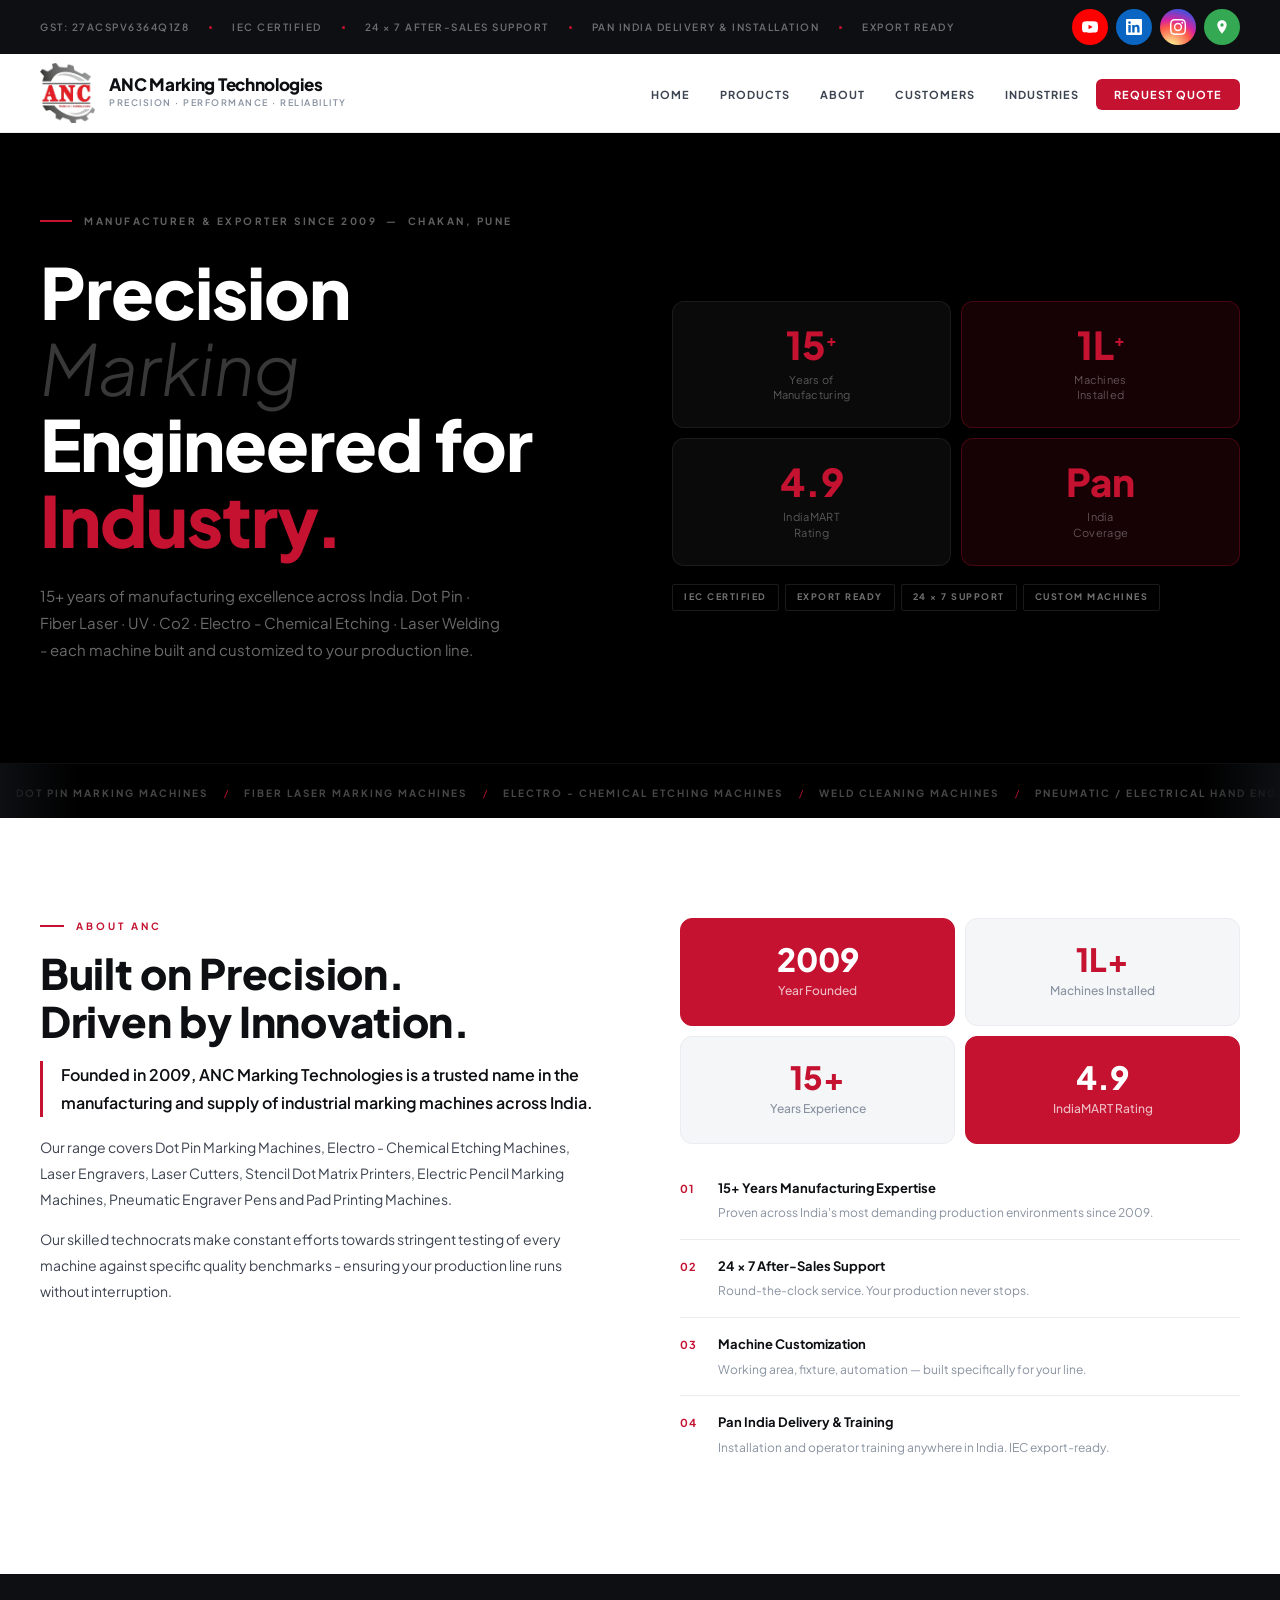
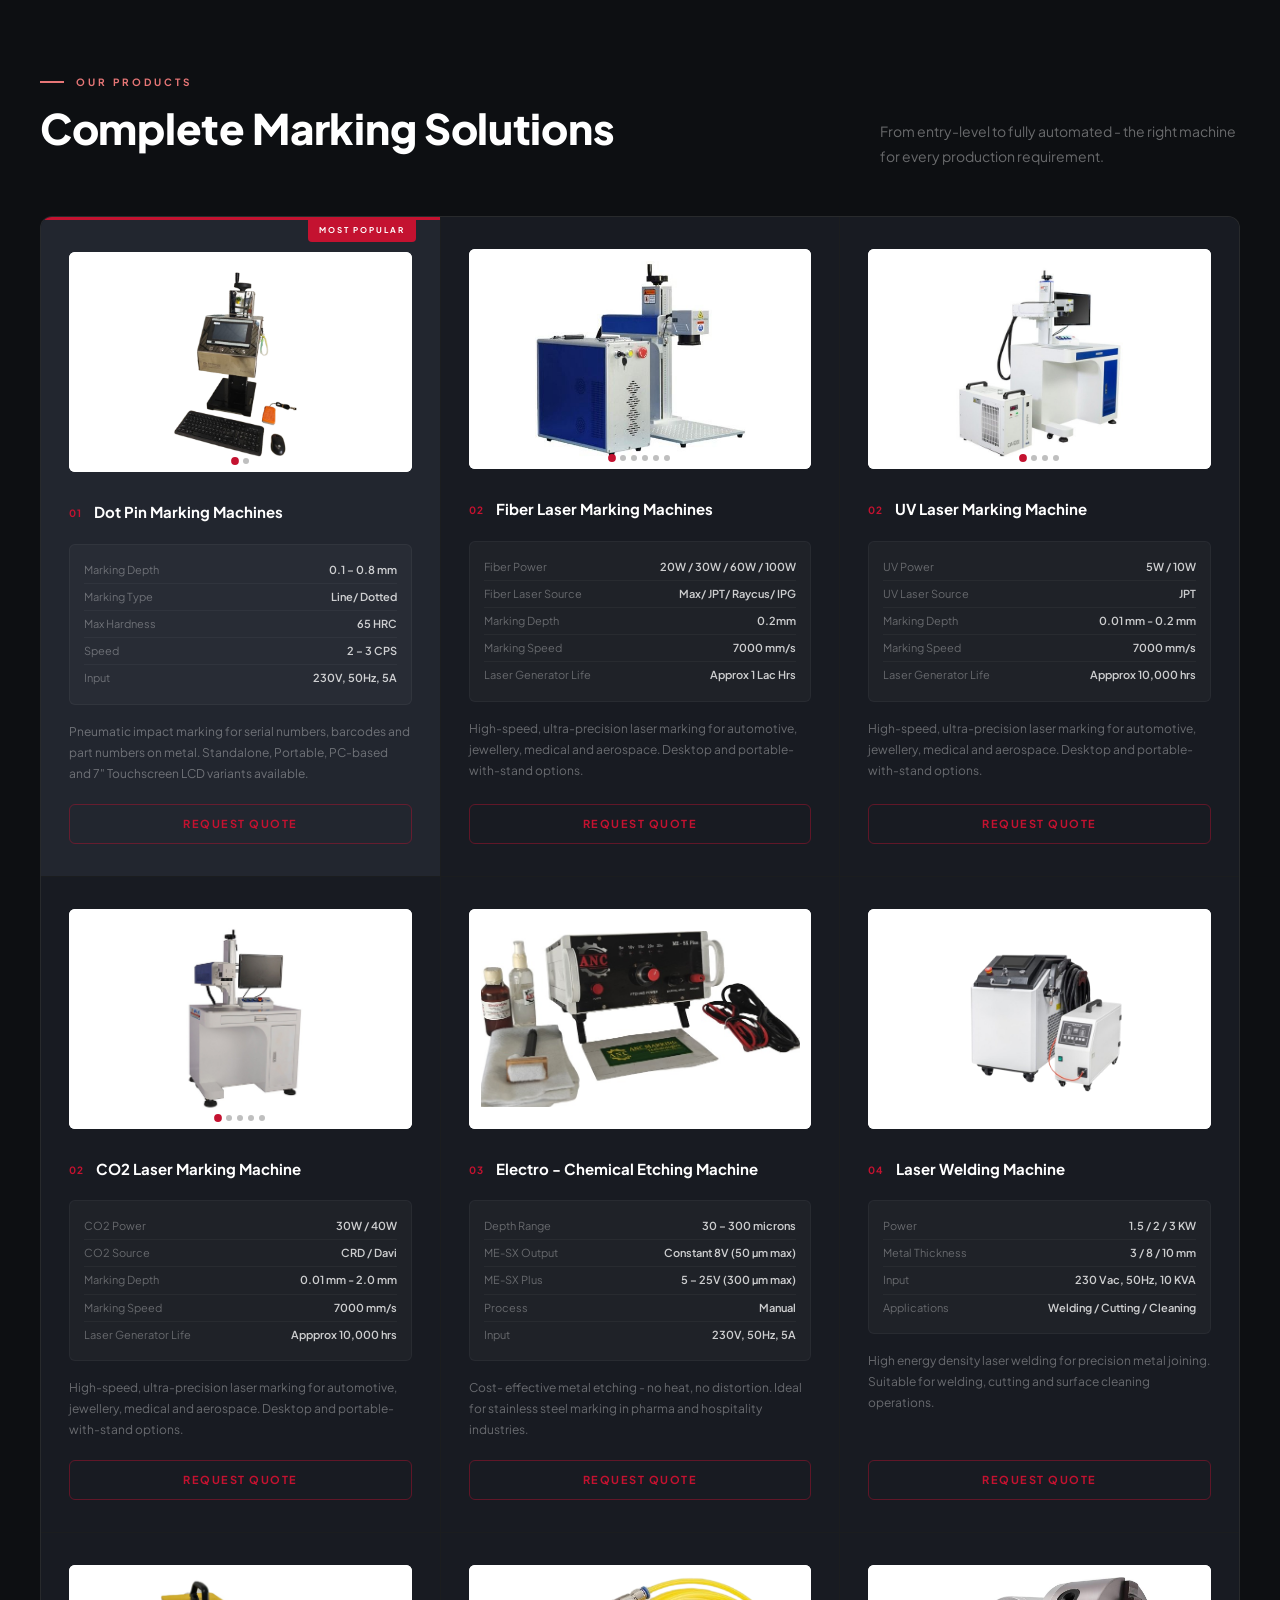
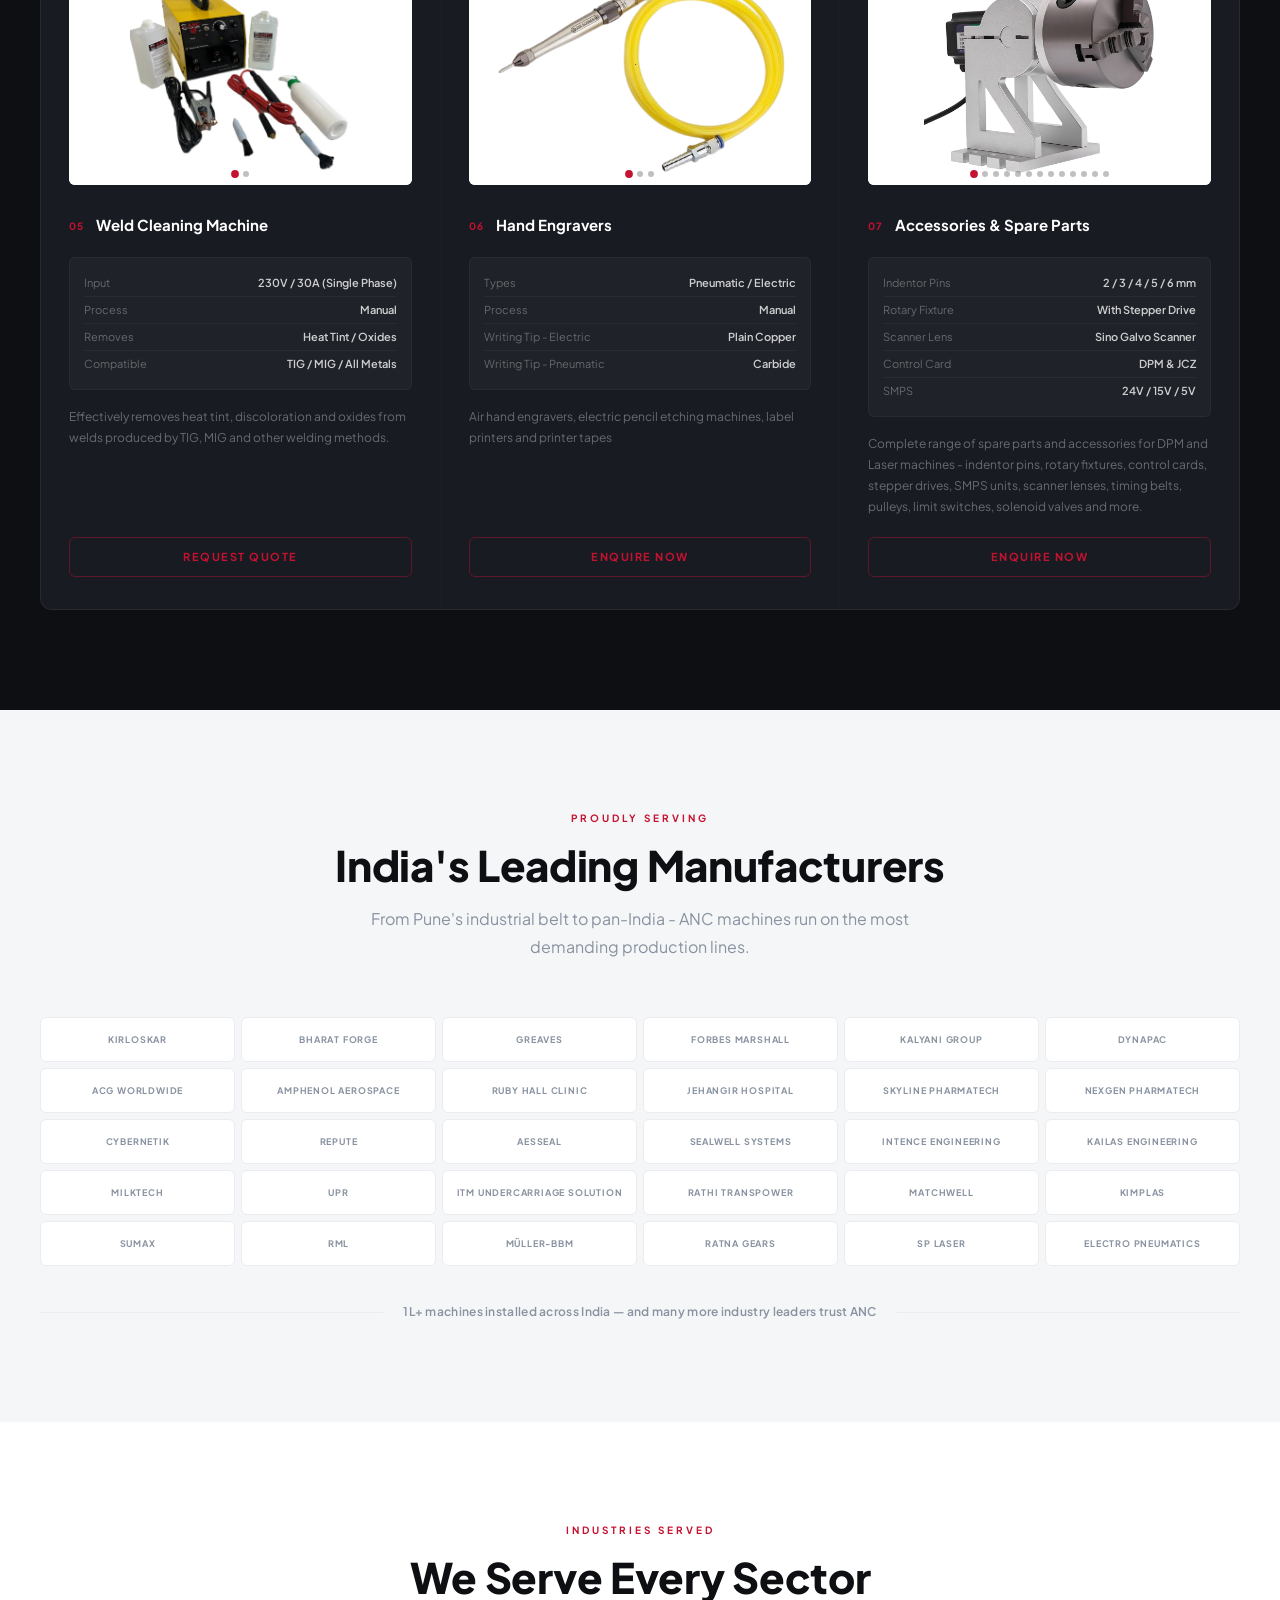
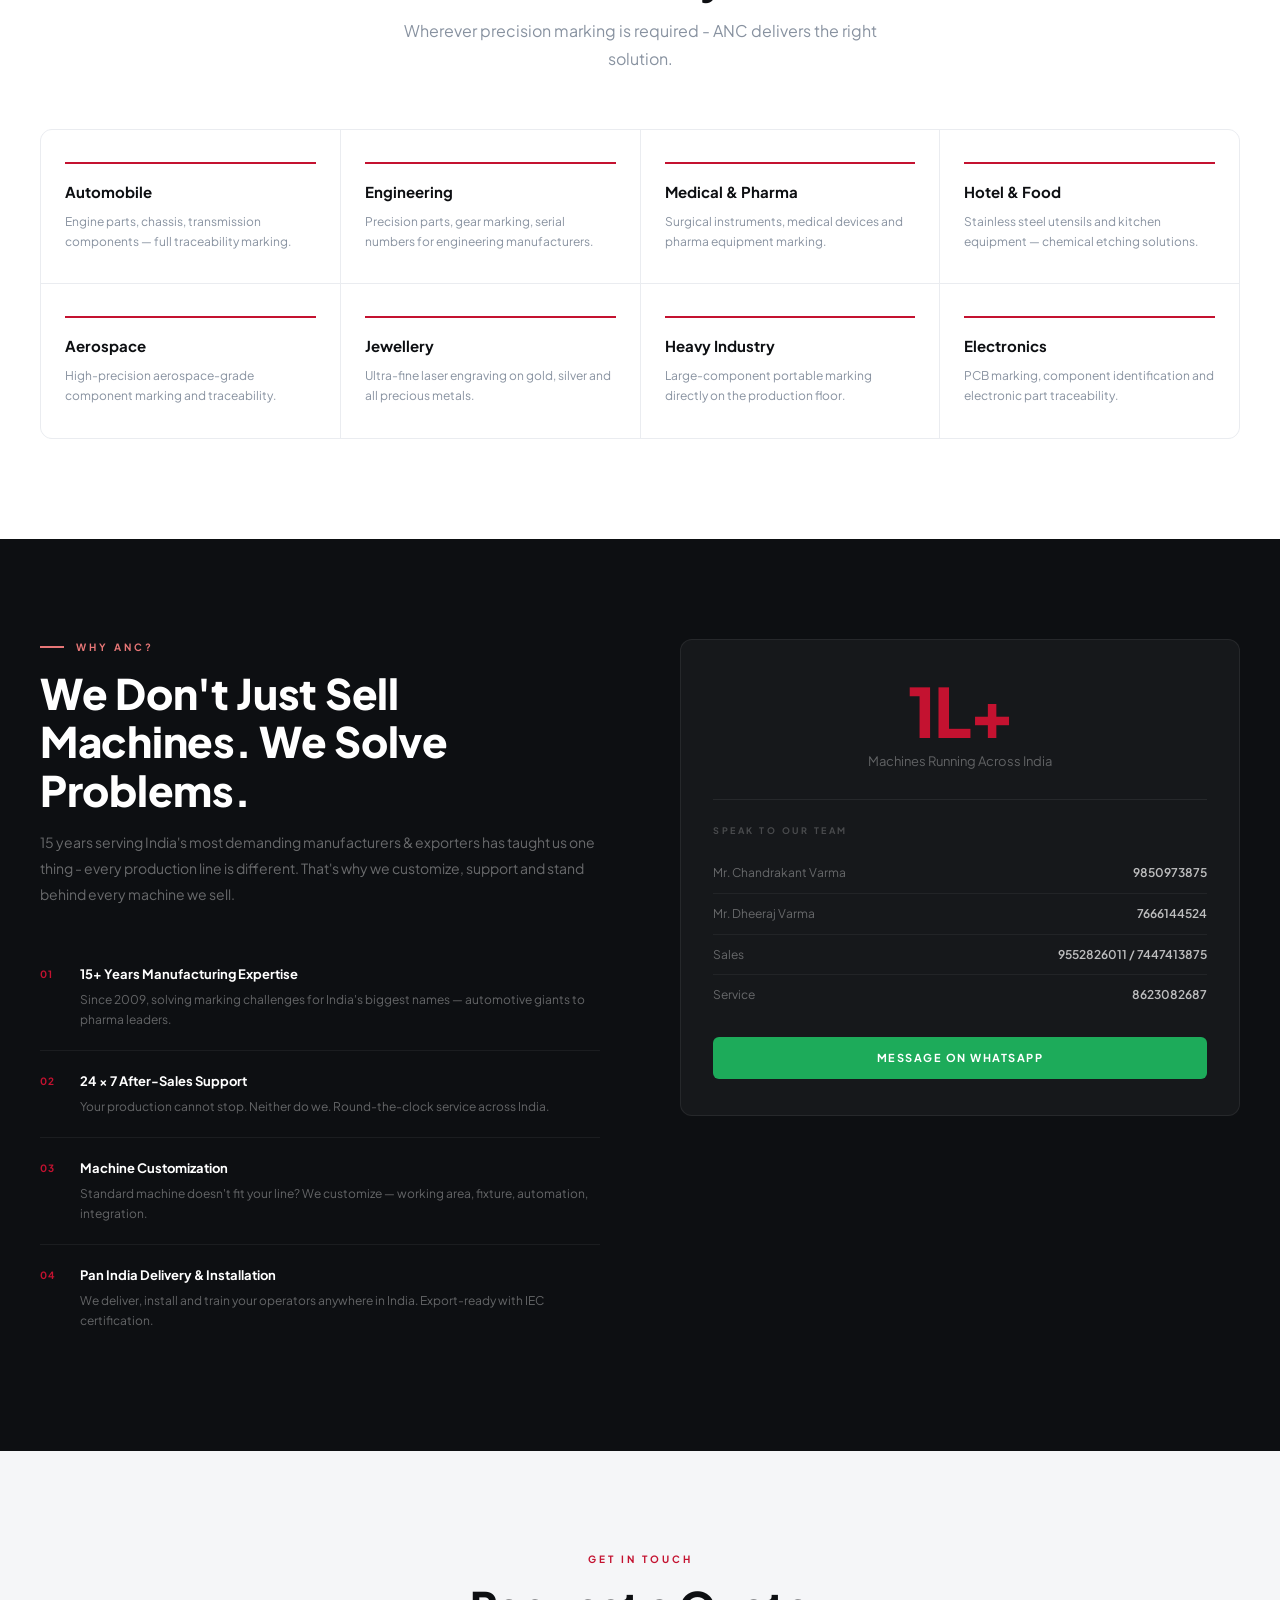
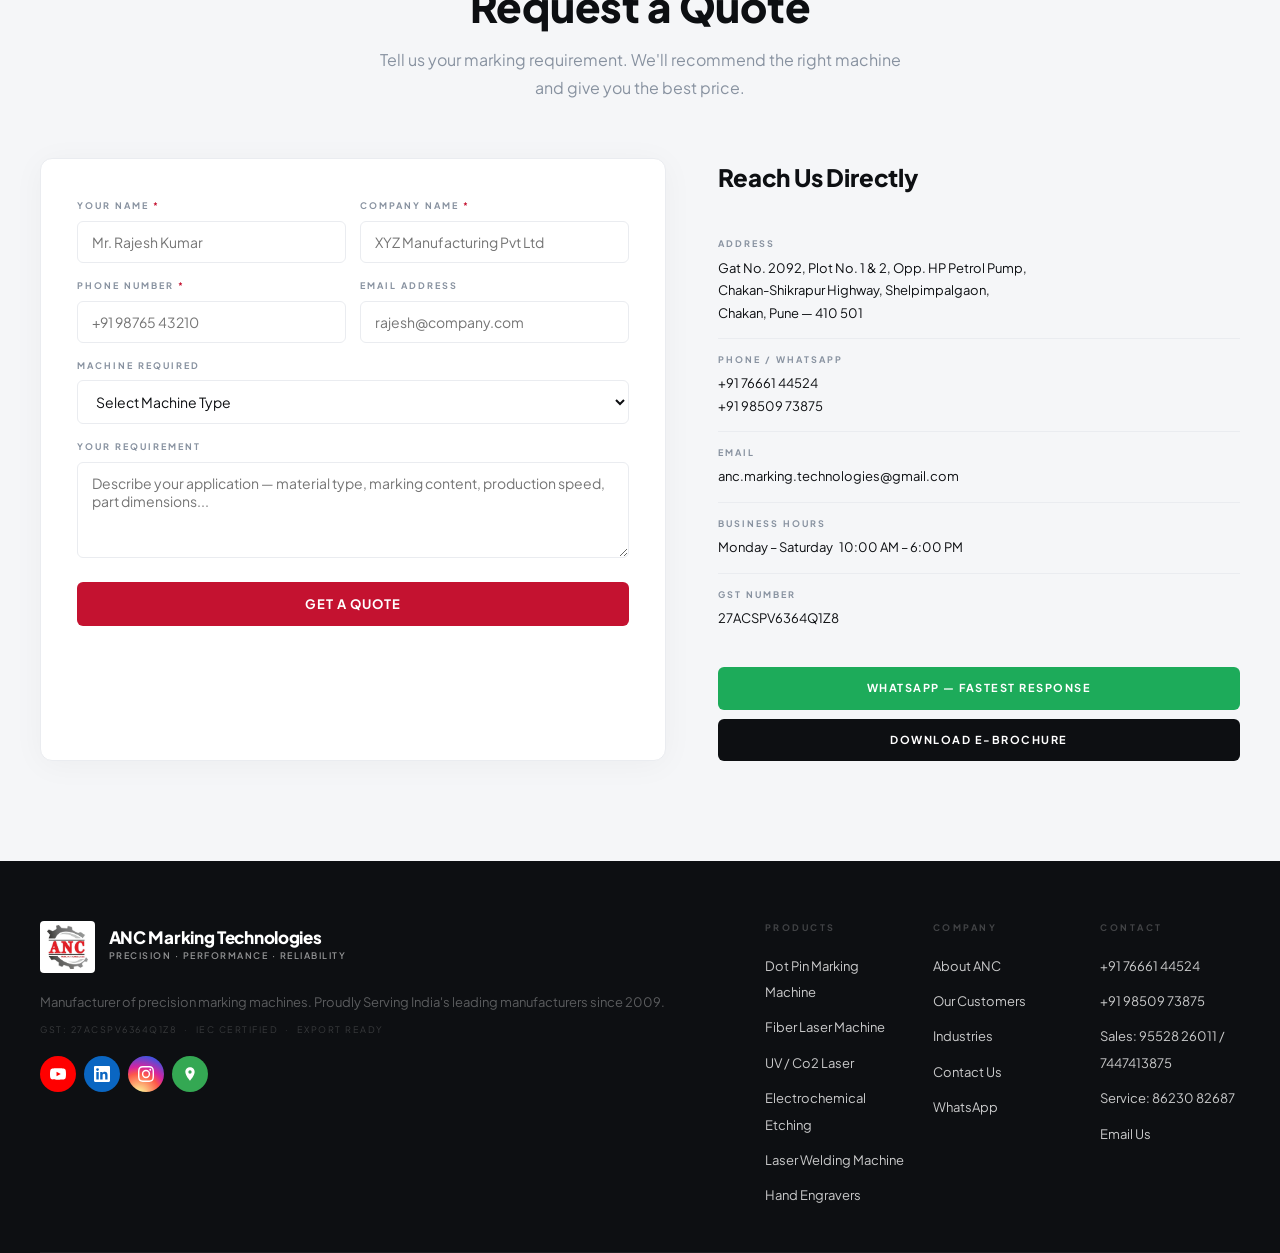
==== commit 3211206f: "Images updated" ====
--- a/index.html
+++ b/index.html
@@ -331,6 +331,14 @@
                                 <img src="images/DPM2.png" alt="Dot Pin Marking Machine 2" class="p-img"
                                     onerror="this.closest('.p-slide').style.display='none'">
                             </div>
+                            <div class="p-slide">
+                                <img src="images/dpm/DPM1.jpeg" alt="Dot Pin Marking Machine 2" class="p-img"
+                                    onerror="this.closest('.p-slide').style.display='none'">
+                            </div>
+                            <div class="p-slide">
+                                <img src="images/dpm/DPM2.jpeg" alt="Dot Pin Marking Machine 2" class="p-img"
+                                    onerror="this.closest('.p-slide').style.display='none'">
+                            </div>
                         </div>
                         <div class="p-dots">
                             <span class="p-dot active"></span>
@@ -578,7 +586,7 @@
                     <div class="p-slider" data-slider>
                         <div class="p-slides">
                             <div class="p-slide">
-                                <img src="images/LaserWelding2.jpeg" alt="Weld Cleaning Machine" class="p-img"
+                                <img src="images/WeldMachine.jpeg" alt="Weld Cleaning Machine" class="p-img"
                                     onerror="this.closest('.p-slide').style.display='none'">
                             </div>
                             <div class="p-slide">
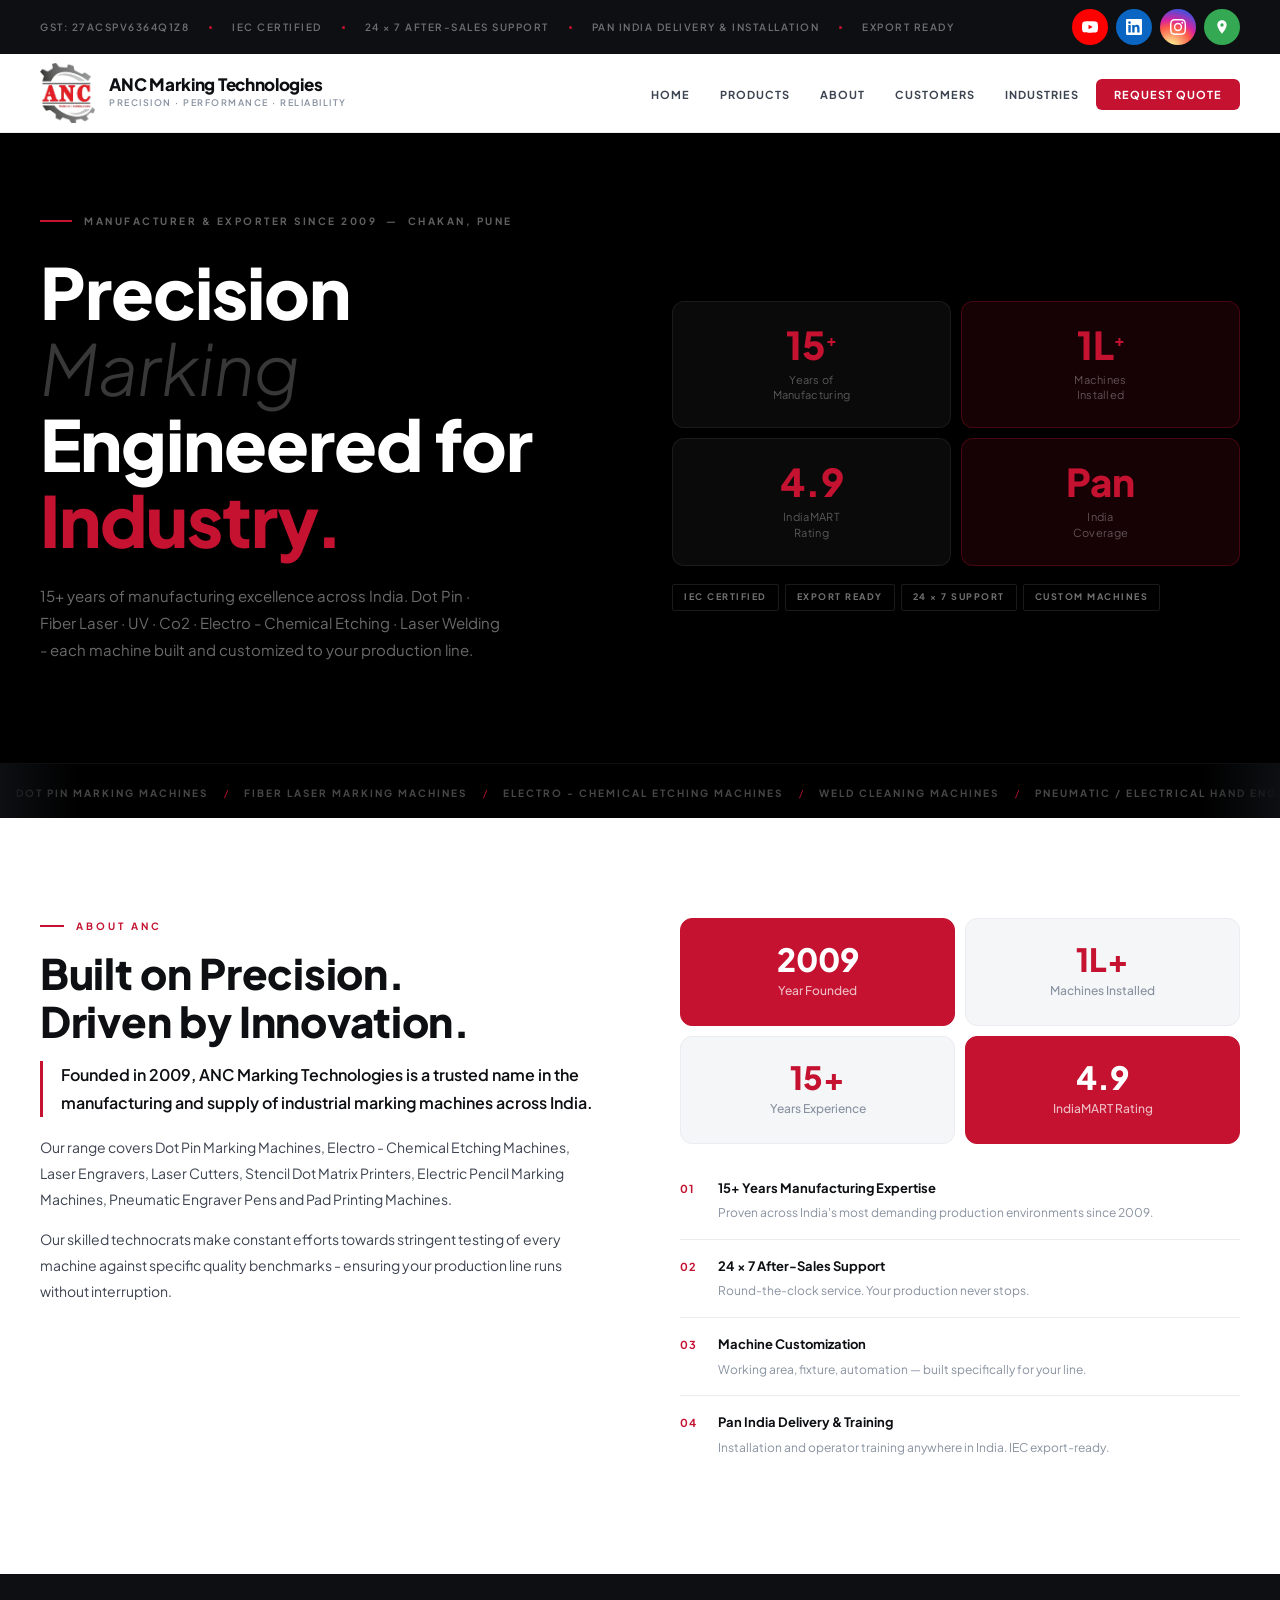
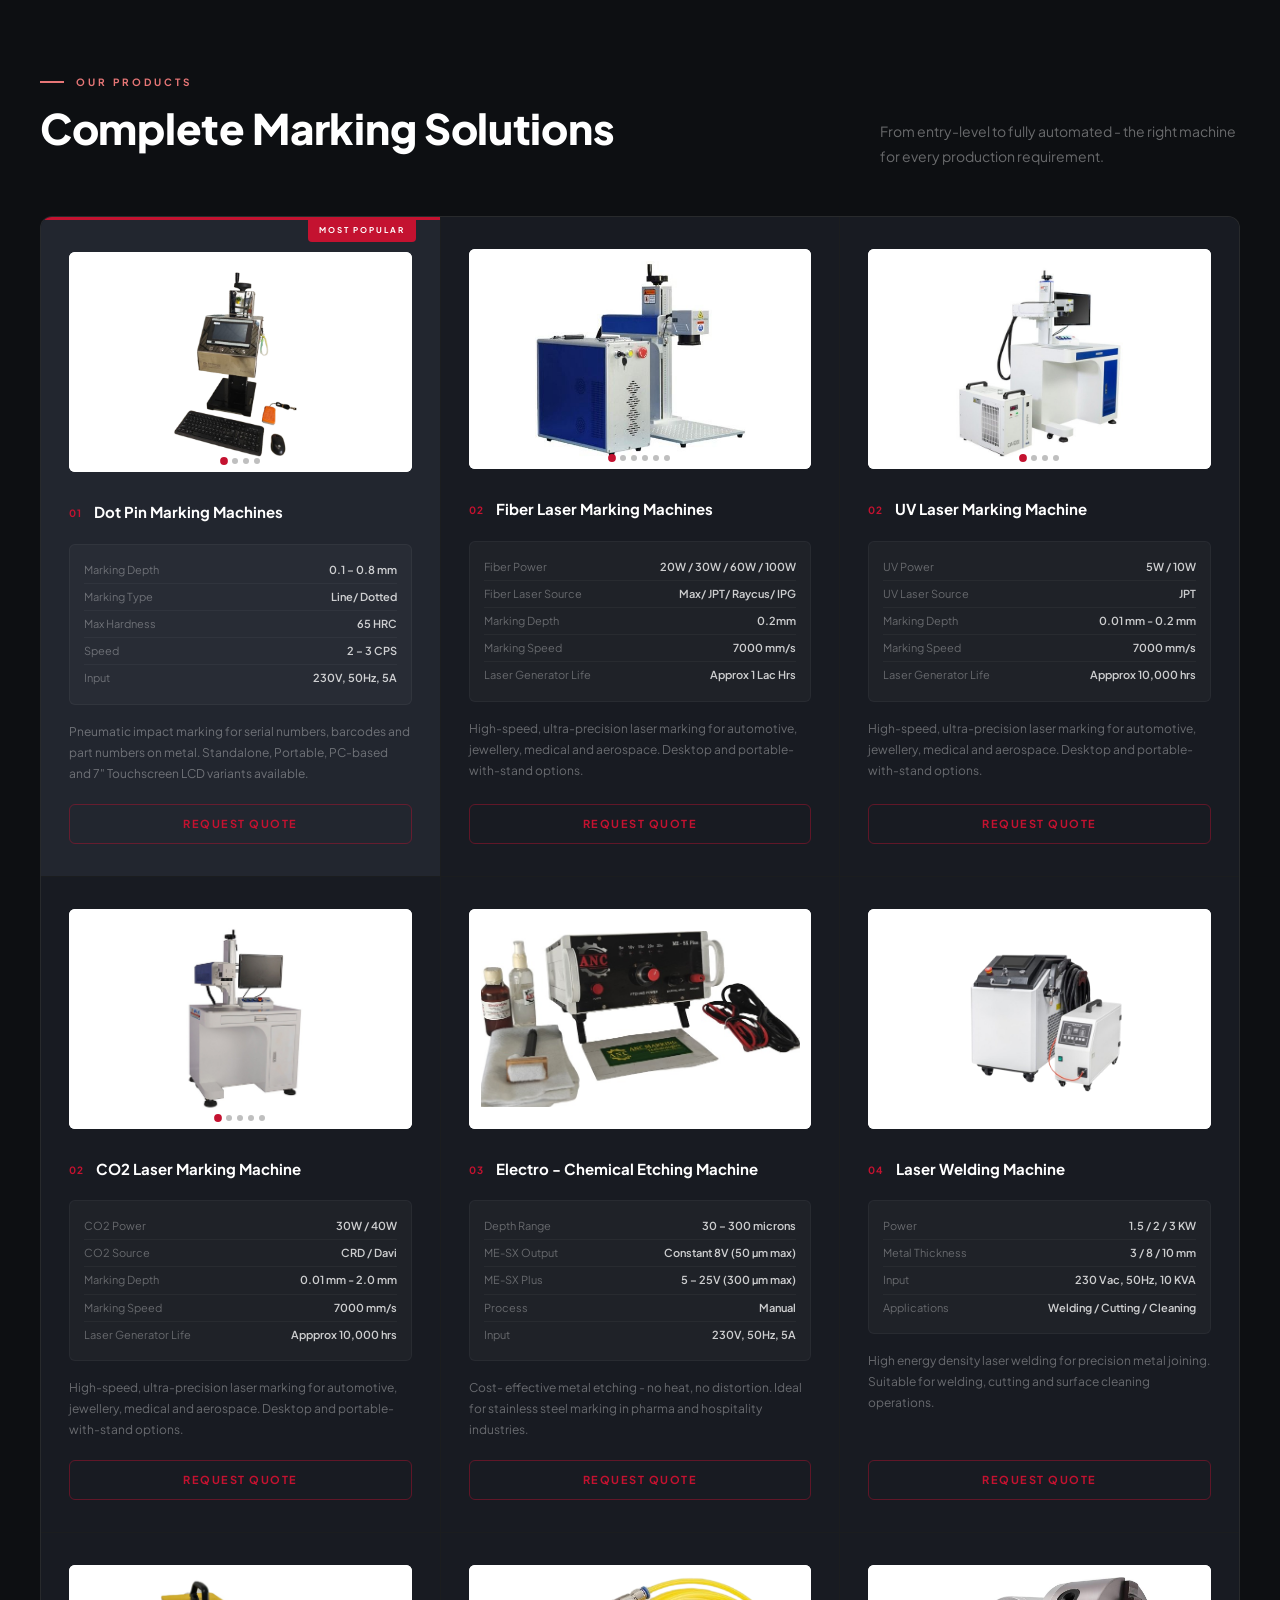
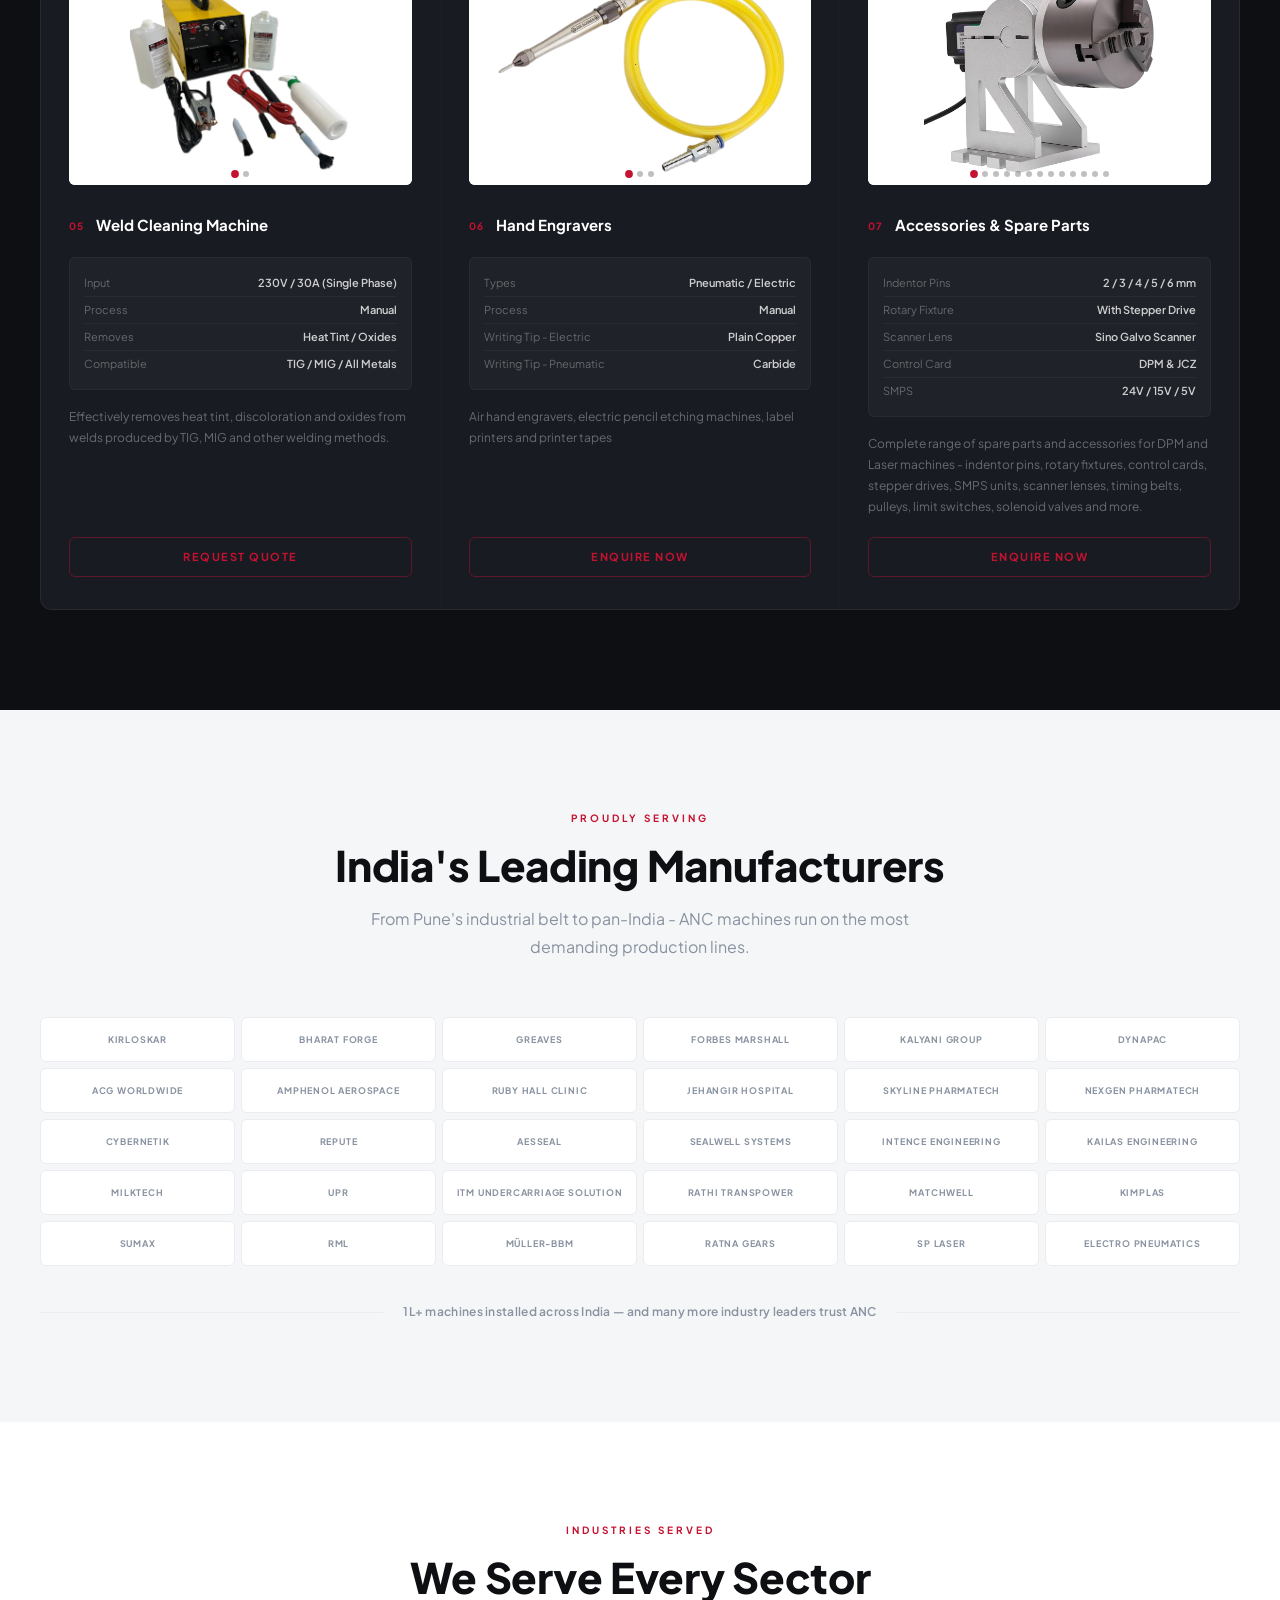
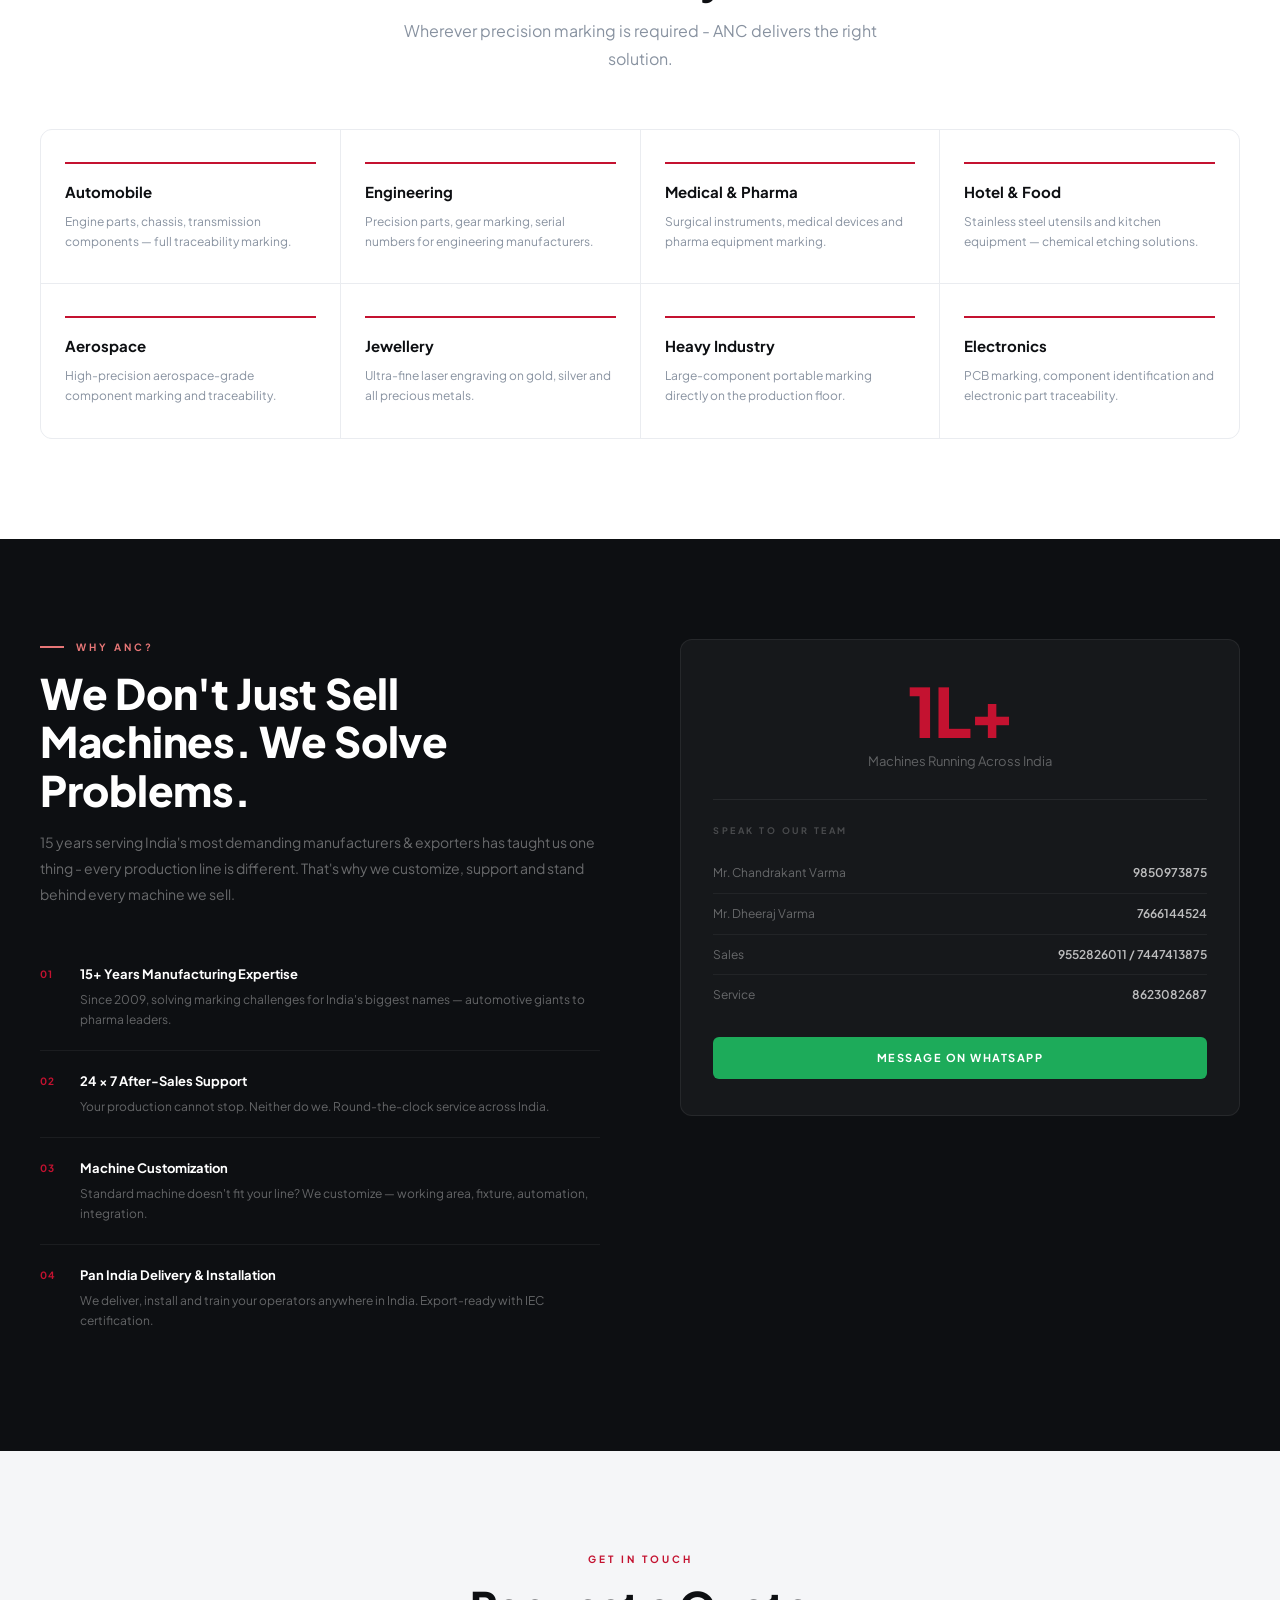
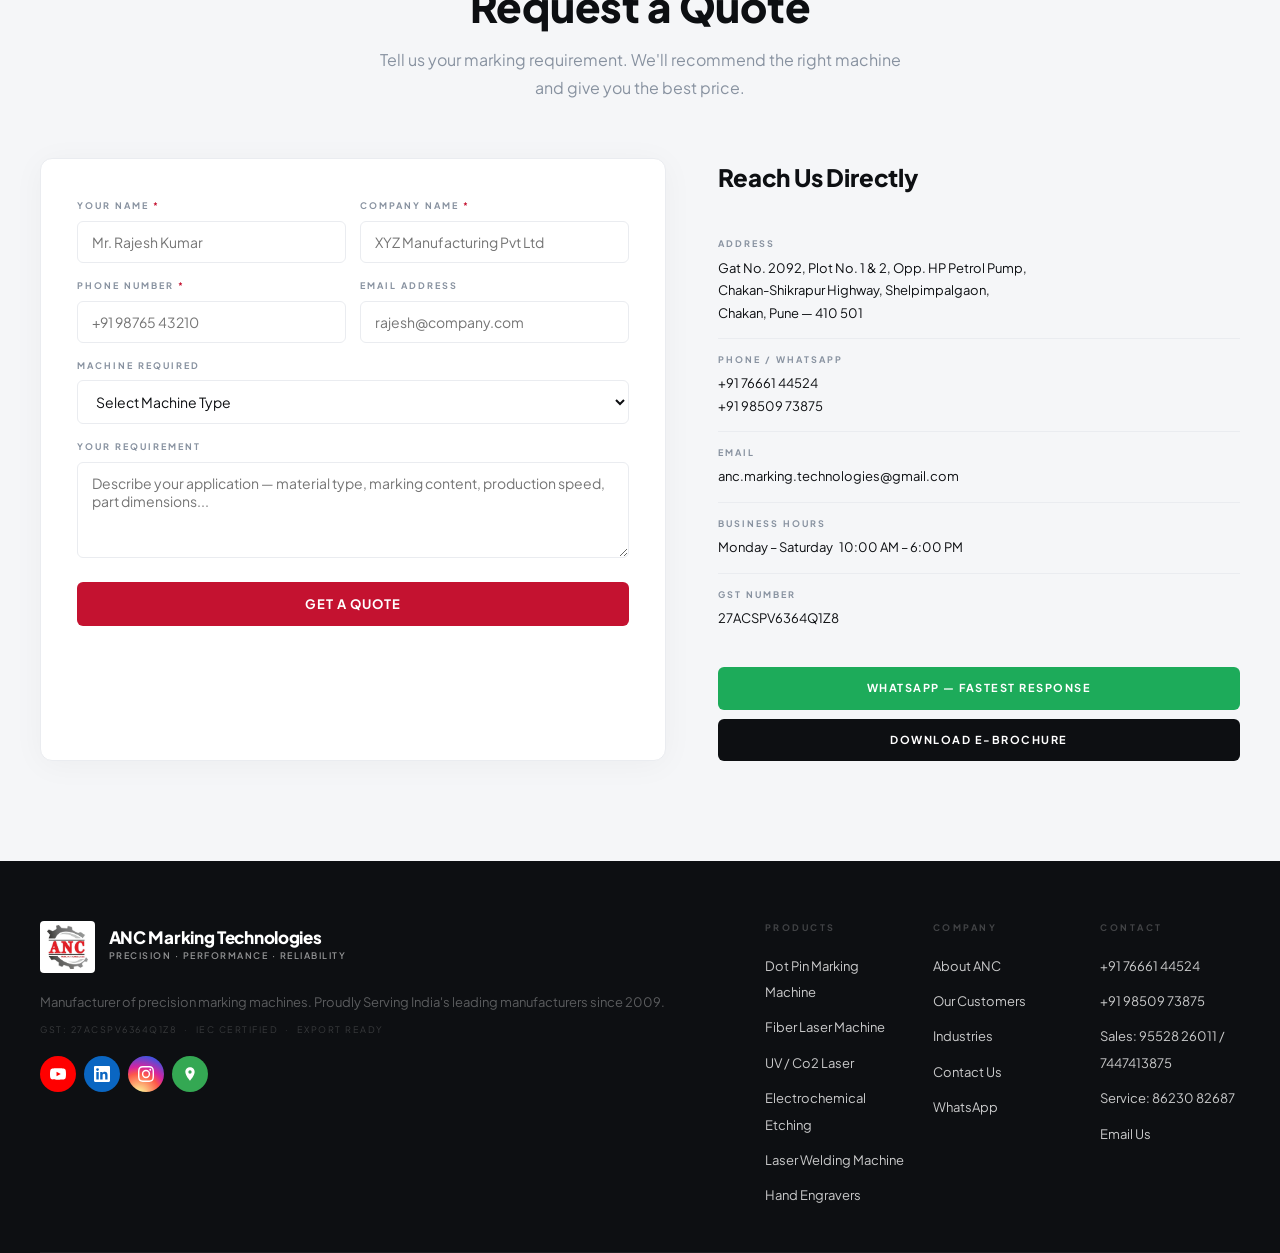
==== commit e11c0dfc: "Images updated added sections for dot" ====
--- a/index.html
+++ b/index.html
@@ -343,6 +343,8 @@
                         <div class="p-dots">
                             <span class="p-dot active"></span>
                             <span class="p-dot"></span>
+                            <span class="p-dot"></span>
+                            <span class="p-dot"></span>
                         </div>
                     </div>
                     <div class="p-head">
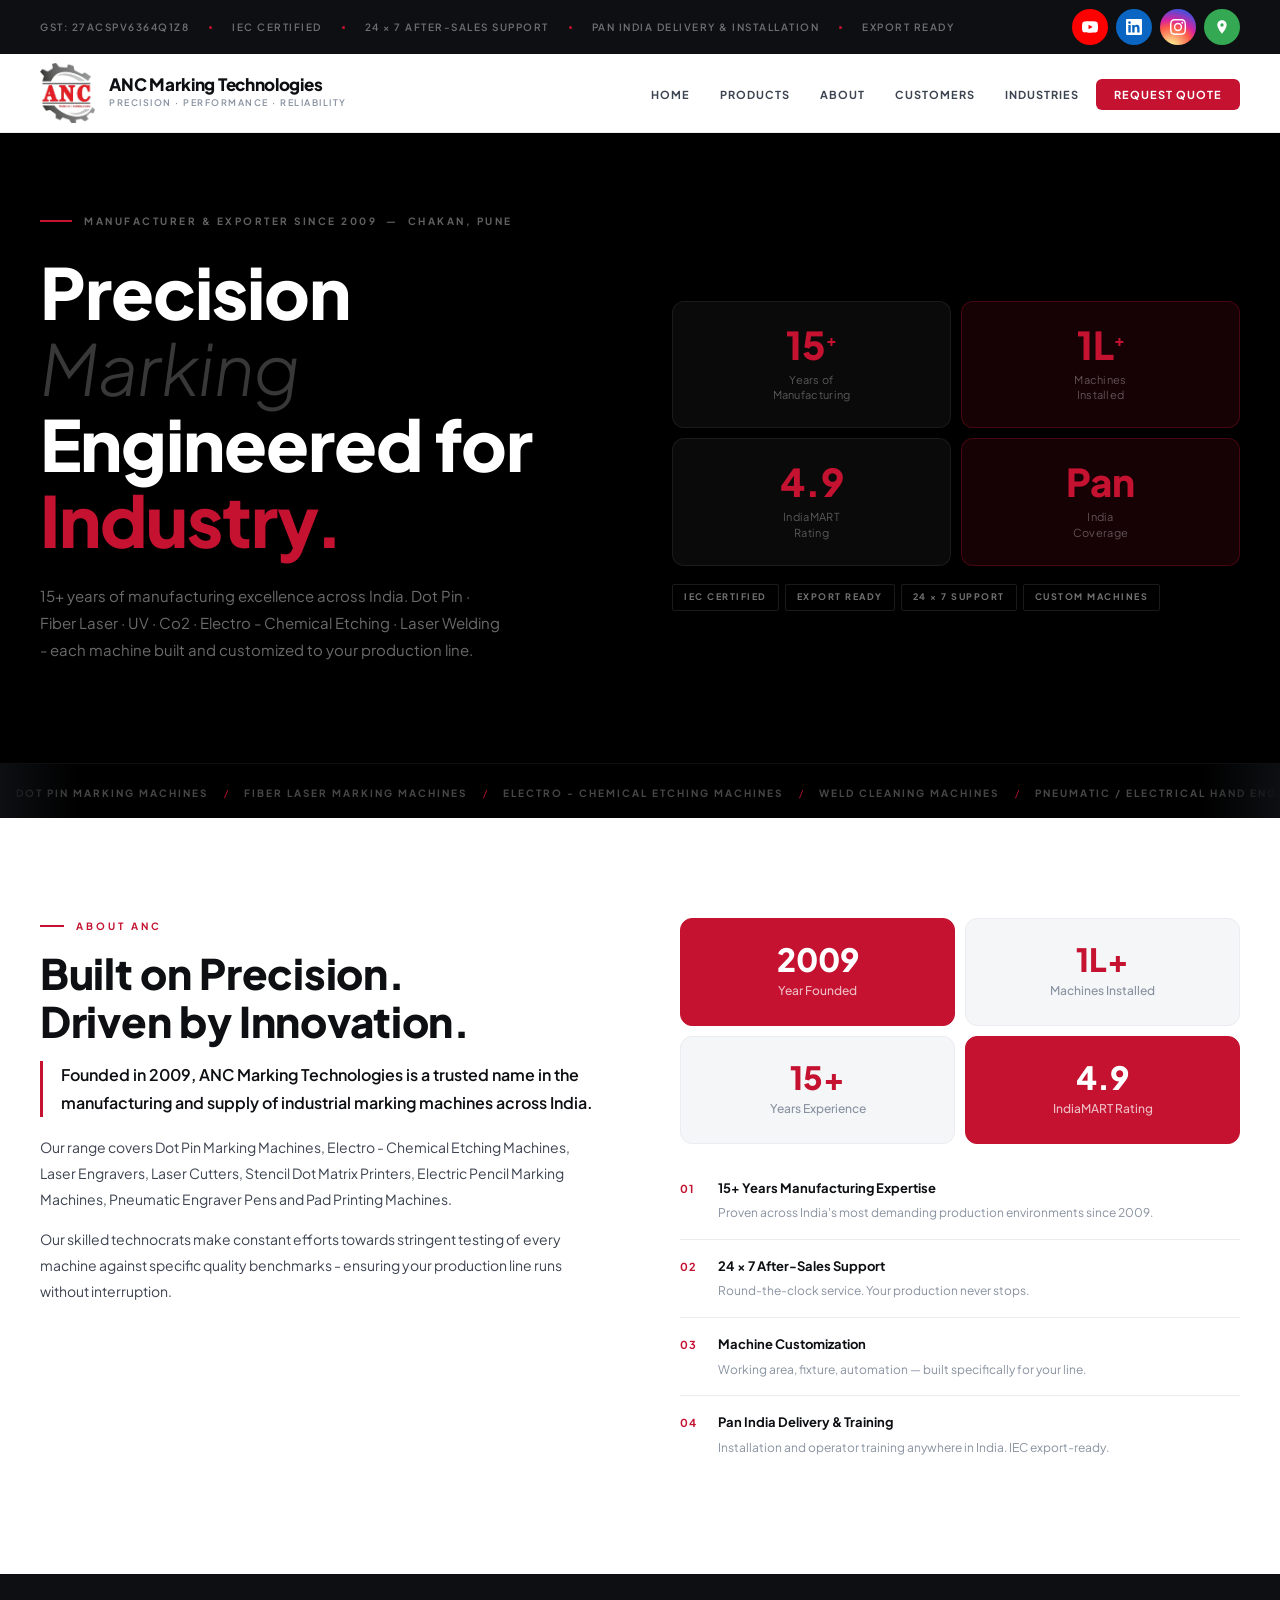
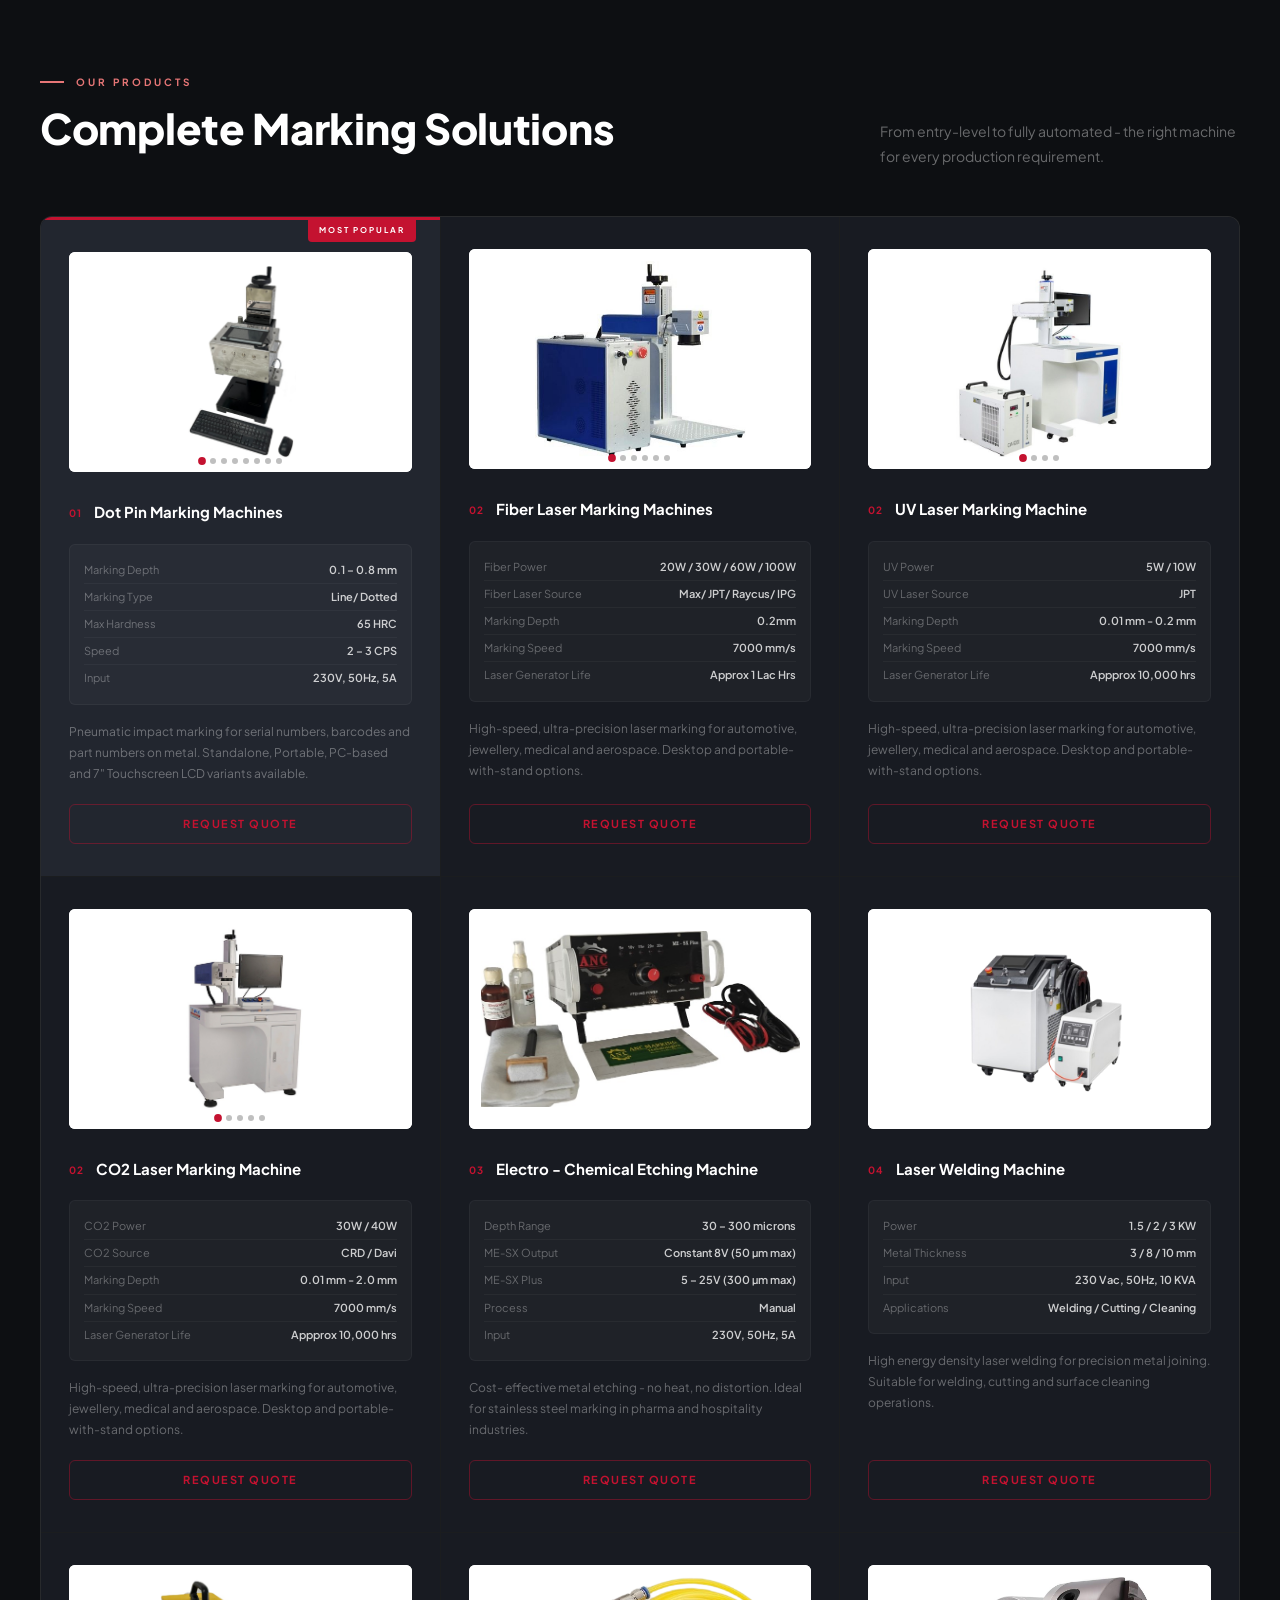
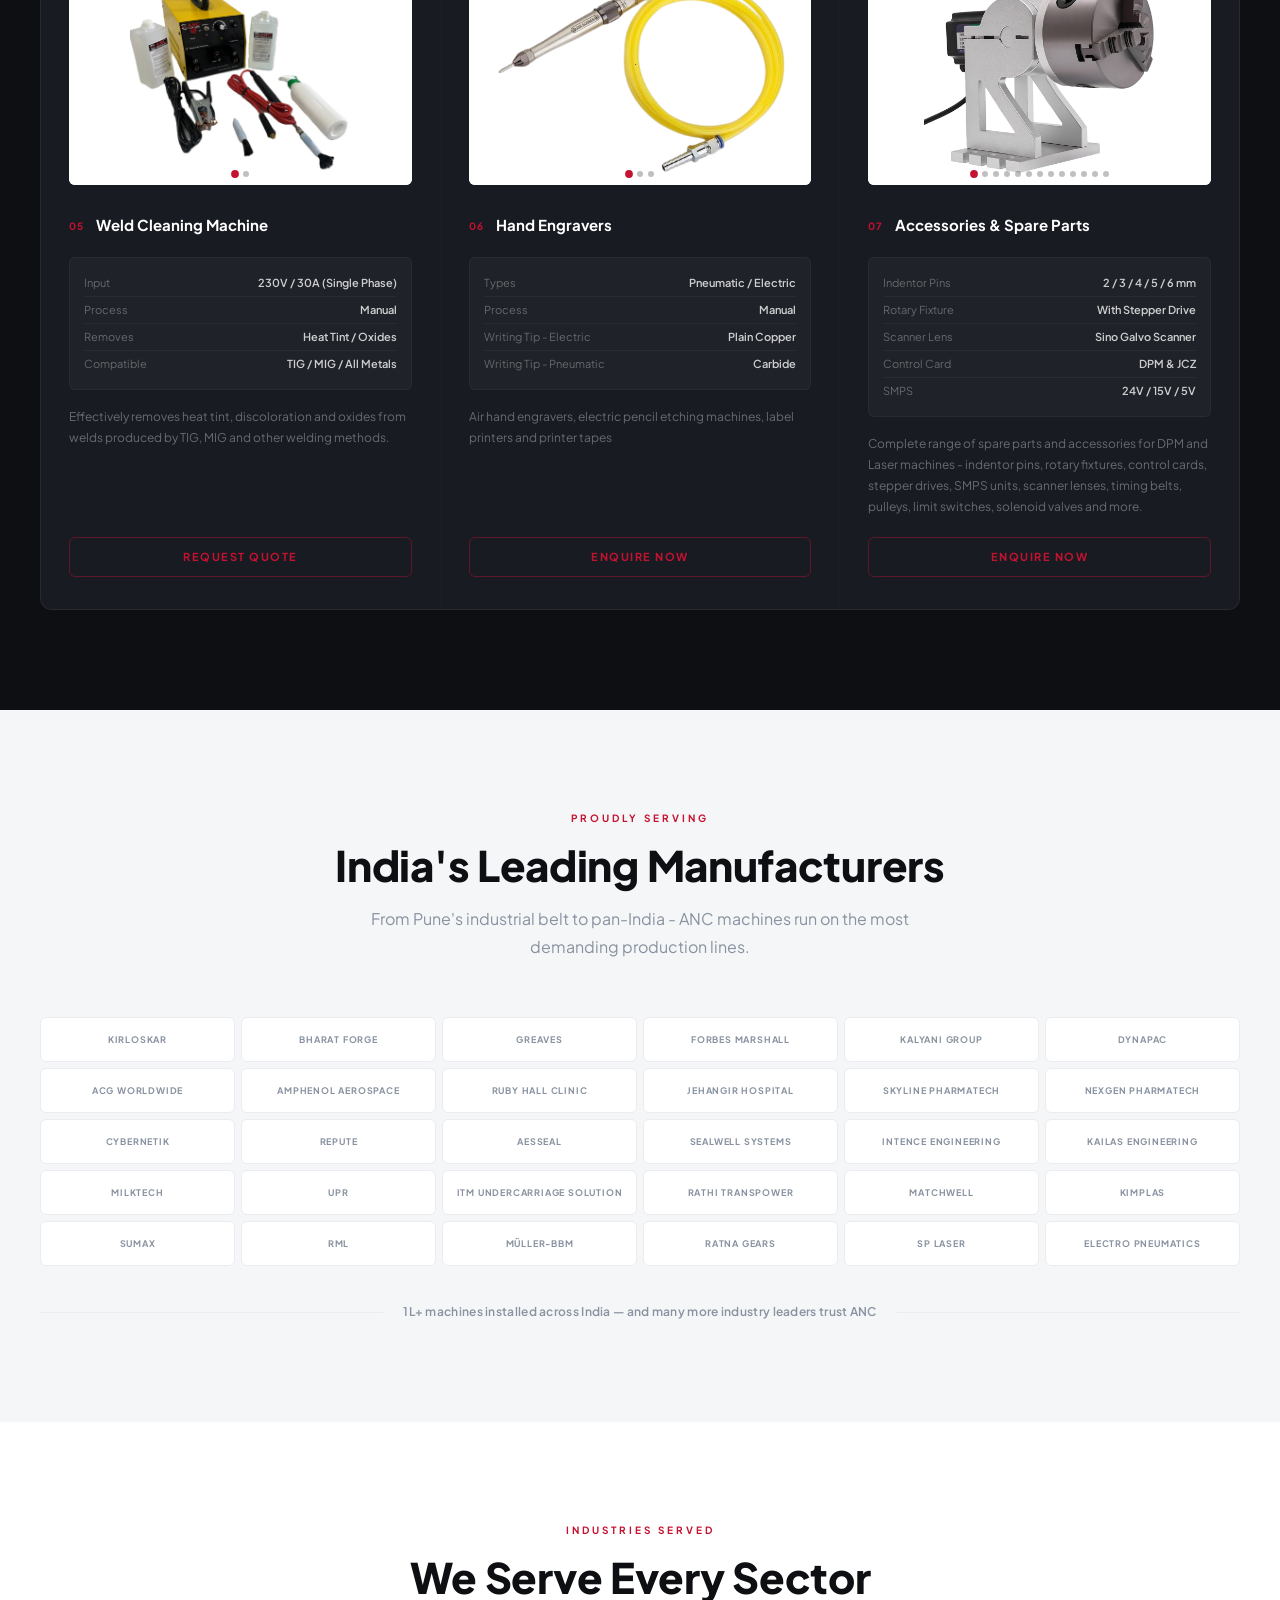
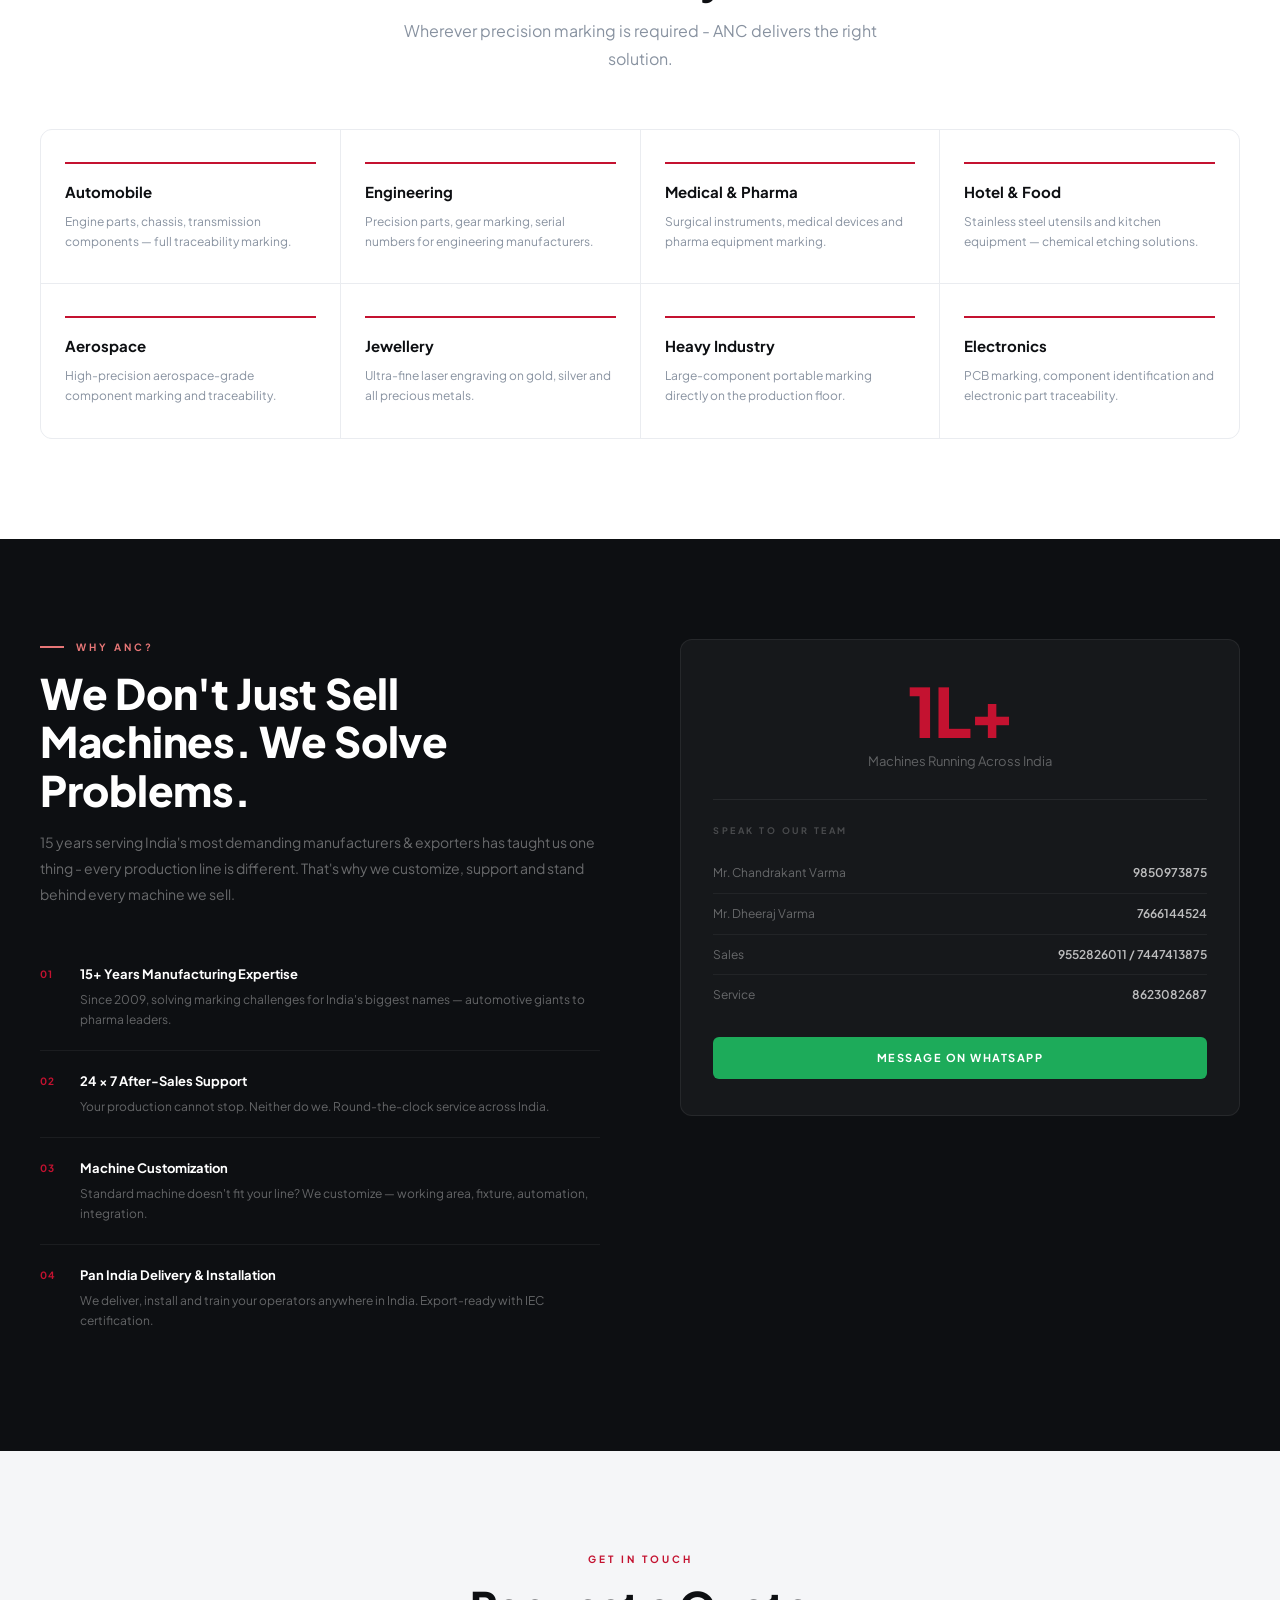
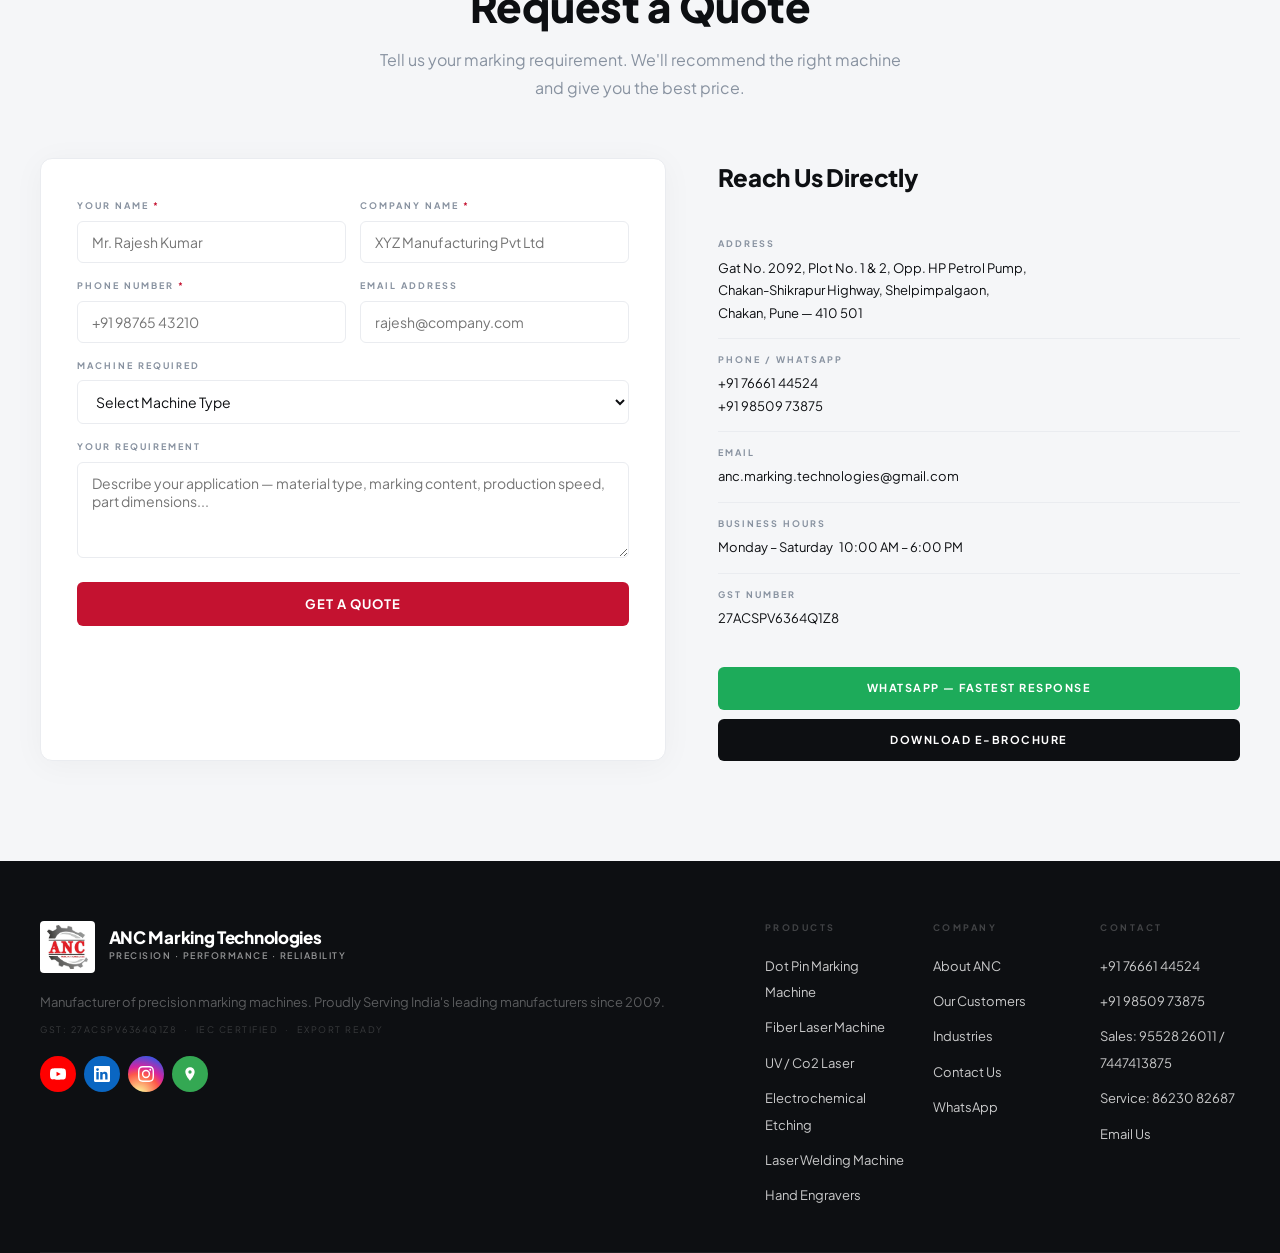
==== commit 96dab896: "More images added for DPM" ====
--- a/index.html
+++ b/index.html
@@ -324,7 +324,7 @@
                     <div class="p-slider" data-slider>
                         <div class="p-slides">
                             <div class="p-slide">
-                                <img src="images/DPM.png" alt="Dot Pin Marking Machine" class="p-img"
+                                <img src="images/dpm/DPM1.jpeg" alt="Dot Pin Marking Machine" class="p-img"
                                     onerror="this.closest('.p-slide').style.display='none'">
                             </div>
                             <div class="p-slide">
@@ -332,11 +332,27 @@
                                     onerror="this.closest('.p-slide').style.display='none'">
                             </div>
                             <div class="p-slide">
-                                <img src="images/dpm/DPM1.jpeg" alt="Dot Pin Marking Machine 2" class="p-img"
-                                    onerror="this.closest('.p-slide').style.display='none'">
-                            </div>
-                            <div class="p-slide">
-                                <img src="images/dpm/DPM2.jpeg" alt="Dot Pin Marking Machine 2" class="p-img"
+                                <img src="images/dpm/DPM2.jpeg" alt="Dot Pin Marking Machine 3" class="p-img"
+                                    onerror="this.closest('.p-slide').style.display='none'">
+                            </div>
+                            <div class="p-slide">
+                                <img src="images/dpm/DPM3.jpeg" alt="Dot Pin Marking Machine 4" class="p-img"
+                                    onerror="this.closest('.p-slide').style.display='none'">
+                            </div>
+                            <div class="p-slide">
+                                <img src="images/dpm/DPM4.jpeg" alt="Dot Pin Marking Machine 5" class="p-img"
+                                    onerror="this.closest('.p-slide').style.display='none'">
+                            </div>
+                            <div class="p-slide">
+                                <img src="images/dpm/DPM5.jpeg" alt="Dot Pin Marking Machine 6" class="p-img"
+                                    onerror="this.closest('.p-slide').style.display='none'">
+                            </div>
+                            <div class="p-slide">
+                                <img src="images/dpm/DPM6.jpeg" alt="Dot Pin Marking Machine 7" class="p-img"
+                                    onerror="this.closest('.p-slide').style.display='none'">
+                            </div>
+                            <div class="p-slide">
+                                <img src="images/dpm/DPM7.jpeg" alt="Dot Pin Marking Machine 8" class="p-img"
                                     onerror="this.closest('.p-slide').style.display='none'">
                             </div>
                         </div>
@@ -344,6 +360,10 @@
                             <span class="p-dot active"></span>
                             <span class="p-dot"></span>
                             <span class="p-dot"></span>
+                            <span class="p-dot"></span>
+                            <span class="p-dot"></span>
+                            <span class="p-dot"></span>
+                            <span class="p-dot"></span> 
                             <span class="p-dot"></span>
                         </div>
                     </div>
